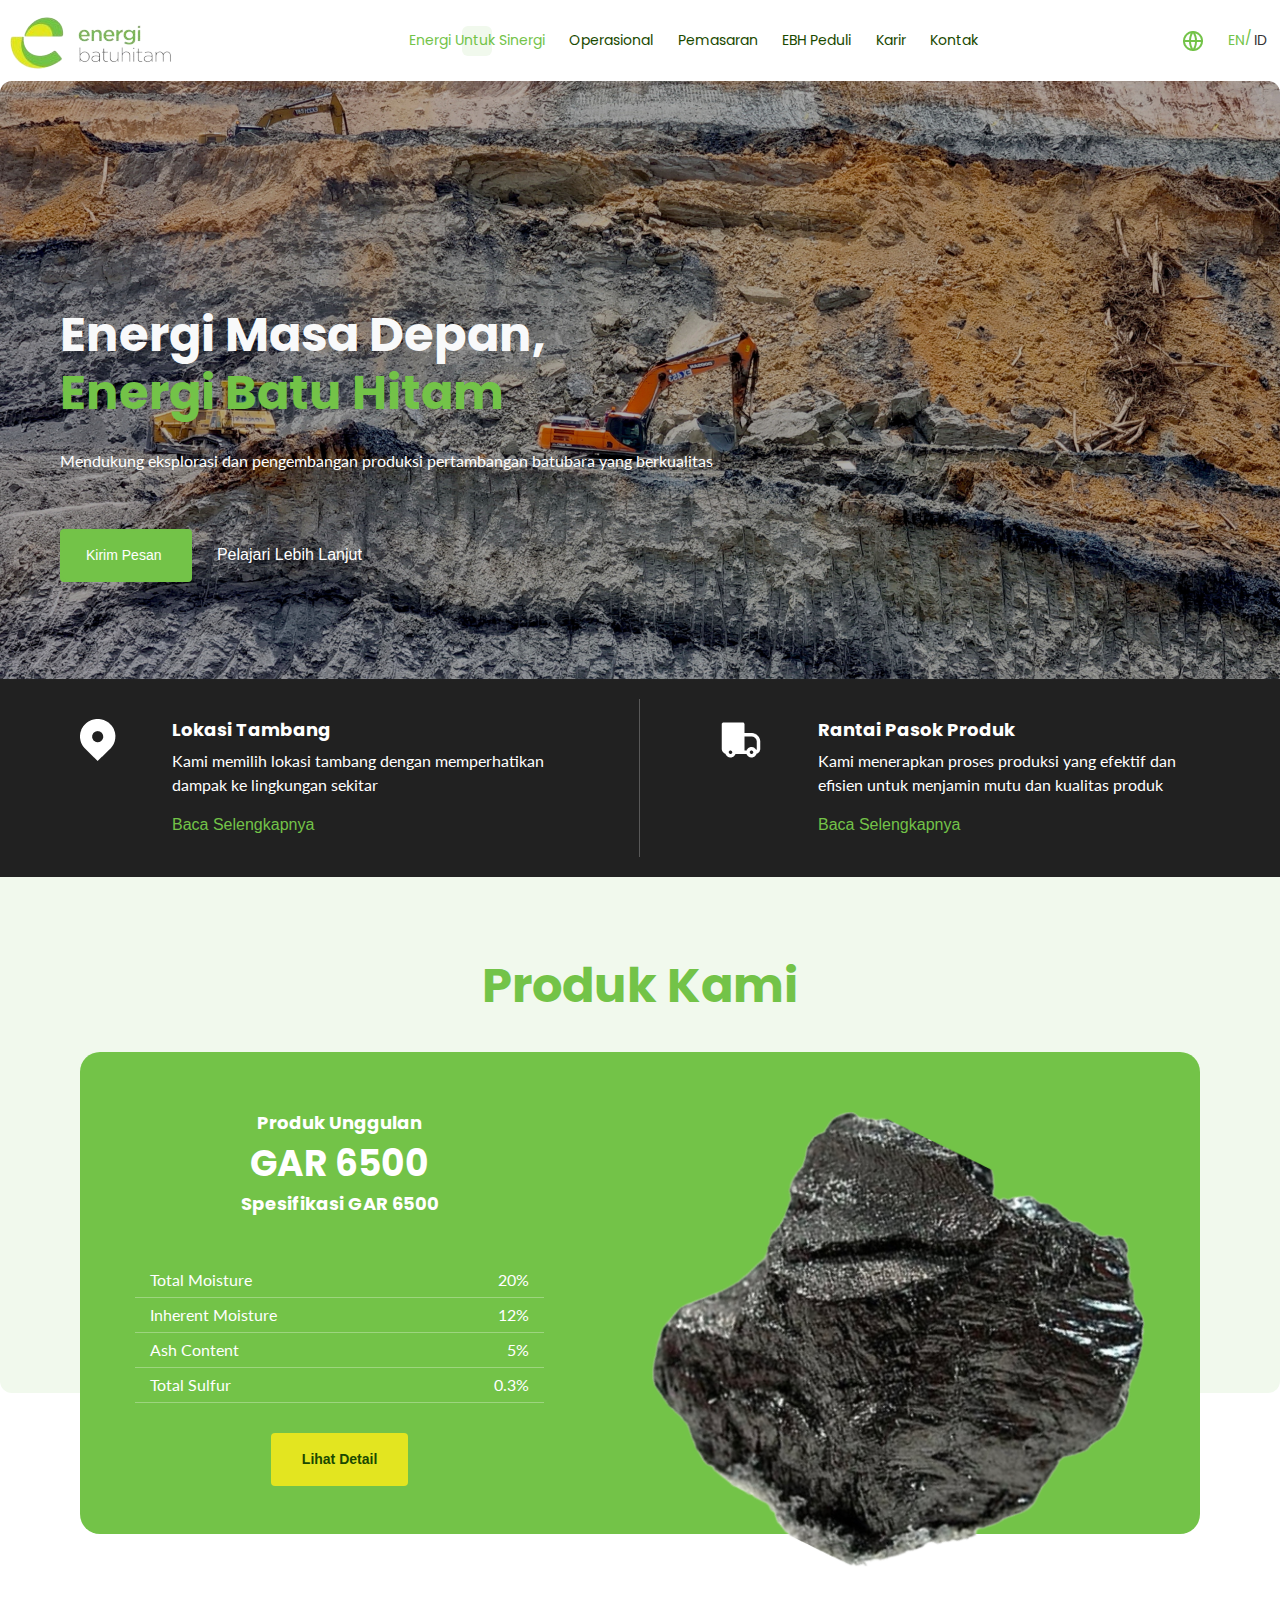
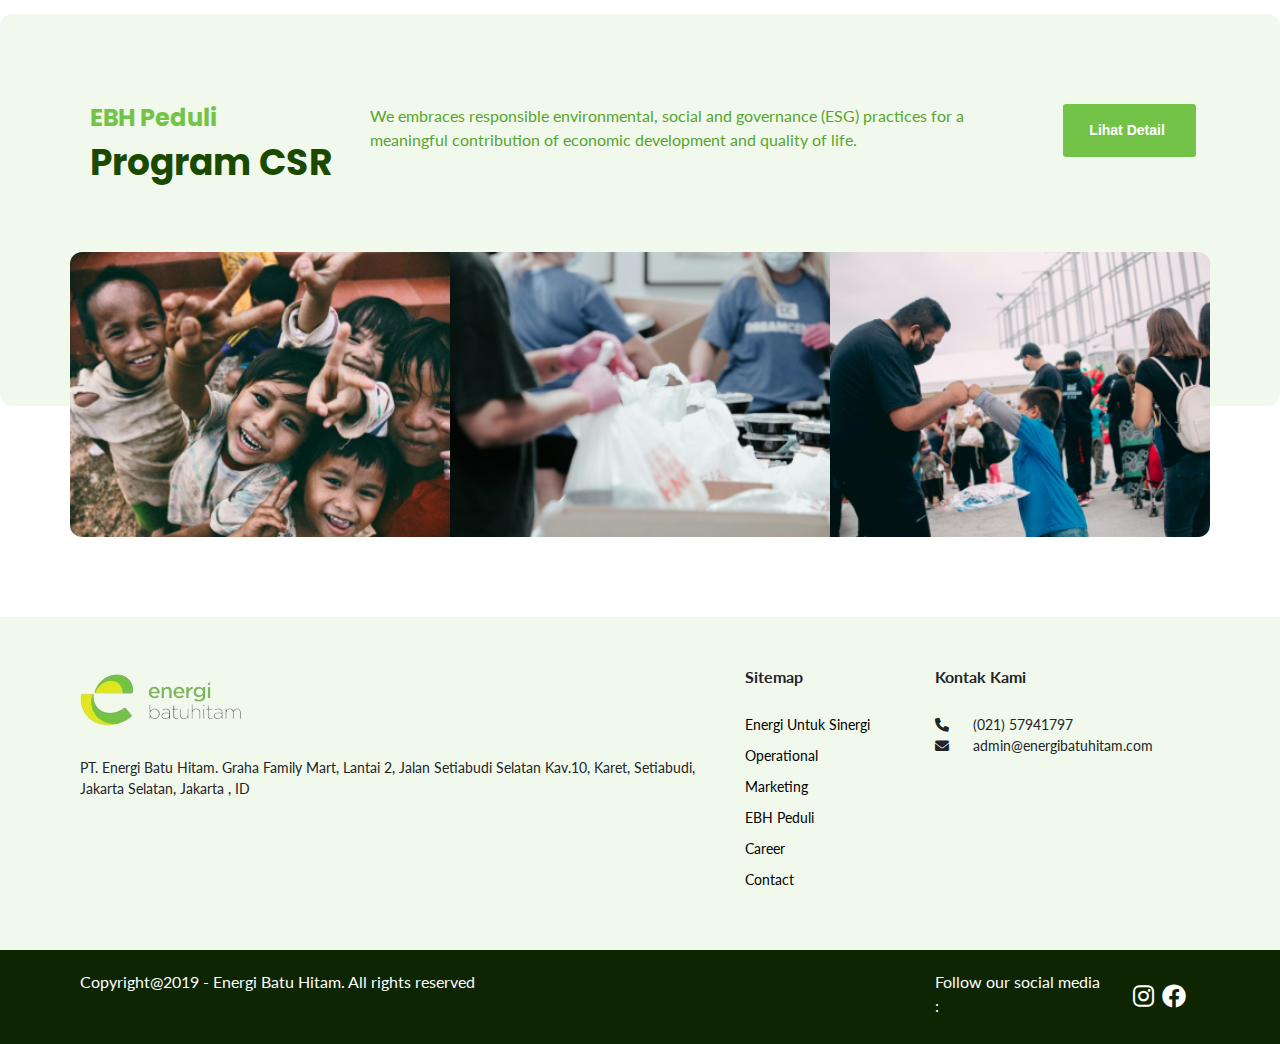
==== index.html @ 7cdb4b6c "updates" ====
<!DOCTYPE html>
<html lang="en">

<head>
    <meta charset="UTF-8">
    <meta http-equiv="X-UA-Compatible" content="IE=edge">
    <meta name="viewport" content="width=device-width, initial-scale=1.0">
    <title>EBH</title>

    <link rel="stylesheet" href="asset/css/normalize.css">
    <link rel="stylesheet" href="asset/css/bootstrap.css">
    <link rel="stylesheet" href="asset/css/fontawesome-all.css">
    <link href="https://cdnjs.cloudflare.com/ajax/libs/font-awesome/6.0.0-beta3/css/all.min.css" rel="stylesheet">
    <link rel="preconnect" href="https://fonts.googleapis.com">
    <link rel="preconnect" href="https://fonts.gstatic.com" crossorigin>
    <link href="https://fonts.googleapis.com/css2?family=Lato:wght@400;700&family=Poppins:wght@400;700&display=swap" rel="stylesheet">
    <link rel="stylesheet" href="asset/css/owl.carousel.css">
    <link rel="stylesheet" href="asset/css/main.css">

</head>

<body>
    <div class="mainsetup">
        <!-- NAVBAR START -->
        <nav>
            <div class="container wide">
                <div class="row">
                    <div class="col-md-2">
                        <a class="logo" href="#">
                            <img src="asset/images/bank/logo.png" />
                        </a>
                    </div>
                    <div class="col-md-9">
                        <ul class="ebh-menu">
                            <li class="menu-item">
                                <a class=" active" aria-current="page" href="#">Energi Untuk Sinergi</a>
                            </li>
                            <li class="menu-item">
                                <a href="#">Operasional</a>
                            </li>
                            <li class="menu-item">
                                <a href="#">Pemasaran</a>
                            </li>
                            <li class="menu-item">
                                <a href="#">EBH Peduli</a>
                            </li>
                            <li class="menu-item">
                                <a href="#">Karir</a>
                            </li>
                            <li class="menu-item">
                                <a href="#">Kontak</a>
                            </li>
                        </ul>
                    </div>
                    <div class="col-md-1">
                        <div class="lang-bt">
                            <a href="#" class="active">EN</a> 
                            <a href="#">ID</a>   
                        </div>
                    </div>
                </div>
            </div>
        </nav>
        <!-- NAVBAR END -->
        <!-- HERO START -->
        <section class="hero">
            <div class="container wide">
                <div class="row">
                    <div class="col-12">
                        <h1 class="text-light">
                            Energi Masa Depan,<br /><span>Energi Batu Hitam</span>
                        </h1>
                    </div>
                </div>
                <div class="row">
                    <div class="col-12">
                        <p class="sub-hero-text">
                            Mendukung eksplorasi dan pengembangan produksi pertambangan
                            batubara yang berkualitas
                        </p>
                    </div>
                </div>
                <div class="row btn-hero">
                    <div class="col-12">
                        <button type="button" class="btn me-3">Kirim Pesan</button>
                        <a href="#">Pelajari Lebih Lanjut</a>
                    </div>
                </div>
            </div>
        </section>
        <!-- HERO END -->
        <section class="hero-caption">
            <div class="container wide">
                <div class="row desc-sec">
                    <div class="col-6 card-1 d-flex align-items-start">
                        <img src="asset/images/bank/icons2.png" alt="Logo" class="img-fluid mr-3" />
                        <div>
                            <h3>Lokasi Tambang</h3>
                            <p>
                                Kami memilih lokasi tambang dengan memperhatikan dampak ke
                                lingkungan sekitar
                            </p>
                            <a href="#">Baca Selengkapnya</a>
                        </div>
                    </div>
                    <div class="col-6 card-2 d-flex align-items-start">
                        <img src="asset/images/bank/icons1.png" alt="Logo" class="img-fluid mr-3" />
                        <div>
                            <h3>Rantai Pasok Produk</h3>
                            <p>
                                Kami menerapkan proses produksi yang efektif dan efisien untuk menjamin mutu dan
                                kualitas produk
                            </p>
                            <a href="#">Baca Selengkapnya</a>
                        </div>
                    </div>
                </div>
            </div>
        </section>

        <!-- PRODUCT KAMI START -->
        <section class="product-home">
            <div class="container">
                <div class="row">
                    <div class="col-12">
                        <div class="section-title">
                            <h2>Produk Kami</h2>
                        </div>
                    </div>
                </div>
                <div class="row">
                    <div class="col-12">
                        <div class="product">
                            <div class="row">
                                <div class="col-5">
                                    <h3>Produk Unggulan</h3>
                                    <h2>GAR 6500</h2>
                                    <h3>Spesifikasi GAR 6500</h3>
                                    <div class="element-detail">
                                        <div class="col-12 d-flex justify-content-between">
                                            <p>Total Moisture</p>
                                            <p class="text-right">20%</p>
                                        </div>
                                        <div class="col-12 d-flex justify-content-between">
                                            <p>Inherent Moisture</p>
                                            <p class="text-right">12%</p>
                                        </div>
                                        <div class="col-12 d-flex justify-content-between">
                                            <p>Ash Content</p>
                                            <p class="text-right">5%</p>
                                        </div>
                                        <div class="col-12 d-flex justify-content-between">
                                            <p>Total Sulfur</p>
                                            <p class="text-right">0.3%</p>
                                        </div>
                                    </div>
                                    <div class="col-12 d-flex justify-content-center">
                                        <button type="button" class="btn me-3">Lihat Detail</button>
                                    </div>
                                </div>
                                <div class="col-1">
                                    <div class="spacer"></div>
                                </div>
                                <div class="col-6">
                                    <img src="asset/images/bank/asset1.png" alt="Logo" class="img-fluid mr-3" />
                                </div>
                            </div>
                        </div>
                    </div>
                </div>
            </div>
        </section>
        <!-- PRODUCT KAMI END -->

        <!-- EBH PEDULI START -->
        <section class="ebh-care">
            <div class="container">
                <div class="row">
                    <div class="col-12 d-flex justify-content-start">
                        <div class="col-3">
                            <div class="section-title">
                                <h4>EBH Peduli</h4>
                                <h3>Program CSR</h2>
                            </div>
                        </div>
                        <div class="col-7">
                            <p>We embraces responsible environmental, social and governance (ESG) practices for a
                                meaningful
                                contribution of
                                economic
                                development and quality of life.</p>
                        </div>
                        <div class="col-2"><button type="button" class="btn me-3 btn-sm">Lihat Detail</button></div>
                    </div>
                </div>
                <div class="row ebh-card-group">
                    <div class="col-4">
                        <div class="ebh-care-card">
                            <figure class="ratio ratio-75">
                                <img src="asset/images/bank/banner4.png" alt="Logo" class="img-fluid">
                            </figure>
                            <div class="overlay">
                                <h3>
                                    <a href="#">Bantuan Korban Kebakaran Kampung Muhur</a>
                                </h3>
                            </div>
                        </div>
                    </div>
                    <div class="col-4">
                        <div class="ebh-care-card">
                            <figure class="ratio ratio-75">
                                <img src="asset/images/bank/banner3.png" alt="Logo" class="img-fluid">
                            </figure>
                            <div class="overlay">
                                <h3>
                                    <a href="#">Bantuan Korban Kebakaran Kampung Muhur</a>
                                </h3>
                            </div>
                        </div>
                    </div>
                    <div class="col-4">
                        <div class="ebh-care-card">
                            <figure class="ratio ratio-75">
                                <img src="asset/images/bank/banner2.png" alt="Logo" class="img-fluid">
                            </figure>
                            <div class="overlay">
                                <h3>
                                    <a href="#">Bantuan Korban Kebakaran Kampung Muhur</a>
                                </h3>
                            </div>
                        </div>
                    </div>
                </div>
            </div>
        </section>
    </div>
    <!-- EBH PEDULI END -->

    <!-- FOOTER START-->
    <div class="footer-section">
        <div class="container">
            <div class="row d-flex justify-content-between">
                <div class="col-md-7 footer-sec1">
                    <img src="asset/images/bank/logo.png" alt="Logo" class="img-fluid" />
                    <p>PT. Energi Batu Hitam. Graha Family Mart, Lantai 2, Jalan Setiabudi Selatan Kav.10, Karet, Setiabudi,
                        Jakarta Selatan,
                        Jakarta , ID</p>
                </div>
                <div class="col-md-2 footer-sec2">
                    <div class="foot-title">
                        <h4>Sitemap</h4>
                    </div>
                    <div class="sitemap">
                        <a href="#">Energi Untuk Sinergi</a>
                        <a href="#">Operational</a>
                        <a href="#">Marketing</a>
                        <a href="#">EBH Peduli</a>
                        <a href="#">Career</a>
                        <a href="#">Contact</a>
                    </div>
                </div>
                <div class="col-md-3 footer-sec3">
                    <div class="foot-title">
                        <h4>Kontak Kami</h4>
                    </div>
                    <p><i class="fa-solid fa-phone"></i> (021) 57941797</p>
                    <p><i class="fa-solid fa-envelope"></i> admin@energibatuhitam.com</p>
                </div>
            </div>
        </div>
    </div>
    <div class="footer-copyright">
        <div class="container">
            <div class="row d-flex justify-content-between bg-grey">
                <div class="col-9">
                    <p>Copyright@2019 - Energi Batu Hitam. All rights reserved</p>
                </div>
                <div class="col-2 d-flex align-items-end">
                    <p>Follow our social media :</p>
                </div>
                <div class="col-1 d-flex align-items-center">
                    <!-- <p>Follow our social media :</p> -->
                    <a href="https://www.instagram.com" class="ml-2" target="_blank">
                        <i class="fab fa-instagram"></i>
                    </a>
                    <a href="https://www.facebook.com" class="ml-2" target="_blank">
                        <i class="fab fa-facebook"></i>
                    </a>
                    <a href="https://twitter.com" class="ml-2" target="_blank">
                        <i class="fa-brands fa-x-twitter"></i>
                    </a>
                </div>
            </div>
        </div>
    </div>
    <!-- FOOTER END-->
    </div>

    <script src="asset/js/jquery-1.11.0.min.js"></script>
    <script src="asset/js/owl.carousel.min.js"></script>
</body>

</html>
---- asset/css/main.css ----
/*
.lato-regular {
  font-family: "Lato", sans-serif;
  font-weight: 400;
  font-style: normal;
}

.lato-bold {
  font-family: "Lato", sans-serif;
  font-weight: 700;
  font-style: normal;
}

.poppins-regular {
  font-family: "Poppins", sans-serif;
  font-weight: 400;
  font-style: normal;
}

.poppins-bold {
  font-family: "Poppins", sans-serif;
  font-weight: 700;
  font-style: normal;
}
*/

:root{
    --green: #73C348;
    --lightgreen: #F1F9ED;
    --darkgreen: #57A52D;
    --darkestgreen: #1A4900;
    --yellow: #E3E520;
}

.mainsetup{
    overflow-x: hidden;
}

.master,
header,
section,
footer,
figure,
h1,h2,h3,h4,h5,h6{
    width: 100%;
    float: left;
    position: relative;
}
h1,h2,h3,h4,h5,h6{
    font-family: "Poppins", sans-serif;
    font-weight: 700;
    font-style: normal;
}

h3{
    font-size: 18px;
    font-weight: 700;
}
h2{
    font-size: 36px;
    font-weight: 700;
}
p,li{
    width: 100%;
    float: left;
    font-size: 16px;
    font-weight: 400;
    font-family: "Lato", sans-serif;
    font-weight: 400;
    font-style: normal;
}
a:hover{
    text-decoration: none;
}
ul{
    list-style: none;
    padding-left: 0;
}
li{
    font-family: "Lato", sans-serif;
    font-weight: 400;
    font-style: normal;
}

section{
    padding: 80px 0;
}

figure{
    margin-bottom: 0;
}
figure img{
    width: 100%;
}

@media only screen and (min-width: 1200px){
    .container.wide{
        max-width: 1280px;
    }
}

.ratio{
    width: 100%;
    height: 0;
    position: relative;
}
.ratio-16{
    padding-top: 56.25%;
}
.ratio-1{
    padding-top: 100%;
}
.ratio-75{
    padding-top: 75%;
}
.ratio-135{
    padding-top: 135%;
}
.ratio img,
.ratio iframe{
    position: absolute;
    top: 0;
    left: 0;
    width: 100%;
    height: 100%;
    object-fit: cover;
}

.btn{
    min-width: 120px;
    padding: 15px 30px;
    font-size: 14px;
}
.btn-primary{
    background: #026B33;
    color: #fff;
    border: none;
}
.btn-secondary{
    background: none;
    border: 2px solid #026B33;
    color: #026B33;
}
.navbar{
    width: 100%;
    float: left;
}
.navbar-nav ul {
    text-align: center;
}
.navbar-nav li {
    display: block;
    float: left;
}
.navbar .container-fluid{
    padding: 0;
    margin-bottom: 7px;
}
.navbar-collapse{
    padding-left: 80px;
}
.navbar-nav li a{
    font-weight: 400;
    color: #000000;
}
section.hero{
    padding: 0;
}
section.hero-caption{
    padding: 0;
}
.hero .container    {
    padding-top: 225px;
    height: 598px;
    background-image: url(../images/bank/banner1.png);
    background-repeat: no-repeat;
}
.hero .row{
    padding-left: 50px;
}
.hero h1{
   font-weight: 700;
   font-size: 48px; 
}
.hero h1 span{
   color: #73C348;
}
.hero .sub-hero-text{ 
    padding-top: 20px;
    color: #fff;
}
.hero .btn-hero{
    padding-top: 40px;
}
.hero button{
    background-color: #73C348;
    color: #fff;
    padding-left: 25px;
    padding-right: 30px;
    
}
.hero button:hover{
    background-color: #2c6e09;
    color: #fff;
    transition: 0.7s;
}
.hero a{
    color: #fff;
    text-decoration: none;
    margin-left: 20px;
}
.hero a:hover{
    color: #73C348;
    text-decoration: none;
    transition: 0.7s;
}
.lato-regular {
  font-family: "Lato", sans-serif;
  font-weight: 400;
  font-style: light;
}
.hero p{
    font-size: 16px;
}
.hero-caption .card-1{
    border-right: 1px solid rgba(255,255,255,0.25);
    margin-top: 20px;
    margin-bottom: 20px;
}
.hero-caption .card-2{
    margin-top: 20px;
    margin-bottom: 20px;
}
.hero-caption .desc-sec{
    background-color: #212121;
    padding-left: 0;
    padding-top: 0;
}
.hero-caption .desc-sec .col-6{
    padding: 20px;
    padding-left: 80px;
    padding-right: 80px;
}
.hero-caption .desc-sec .col-6 h3{
    color: #fff;
    font-size: 18px;
    font-weight: 700;
}
.hero-caption .desc-sec .col-6 p{
    color: #fff;
}
.hero-caption .desc-sec .col-6 a{
    color: #73C348;
}
.hero-caption .desc-sec .col-6 img{
    padding-right: 40px;
}
.btn-hero button{
    background-image: url(../images/bank/btn-asset.png);
}
.product-home{
    padding-top: 80px;
    padding-bottom: 80px;
}
.product-home::before{
    content: "";
    width: 100%;
    max-width: 1280px;
    height: 70%;
    position: absolute;
    top: 0;
    left: 50%;
    transform: translateX(-50%);
    -moz-transform: translateX(-50%);
    -webkit-transform: translateX(-50%);
    background-color: var(--lightgreen);
    border-radius: 0 0 12px 12px;
    -moz-border-radius: 0 0 12px 12px;
    -webkit-border-radius: 0 0 12px 12px;
}
.product-home h1{
   font-weight: 700;
   font-size: 48px; 
   color: #73C348;
   text-align: center;
   margin-bottom: 40px;
}
.product-home .row .product{
    padding: 60px;
    border-radius: 20px;
    background-color: #73C348;
    height: 482px;
}
.product-home .row button{
    justify-content: center;
    background-color: #E3E520;
    color: #1A4900;
    margin-top: 30px;
    font-weight: 700;
}
.product-home h3,h2{
    color: #fff;
    text-align: center;
}
.product-home .element-detail{
    margin-top: 40px;
    width: 100%;
    float: left;
}
.product-home .element-detail p{
    color: #fff;
}
.product-home .element-detail .col-12{
    border-bottom: 1px solid rgba(255,255,255,0.3);
}
.product-home .element-detail .col-12 p{
    padding: 0;
    margin: 5px;
}
.product-home .col-8 img{
    position: absolute;
    margin-top: -10px;
    width: 200%;
    z-index: 0;
}
.ebh-care::before{
    content: "";
    width: 100%;
    max-width: 1280px;
    height: 65%;
    position: absolute;
    top: 0;
    left: 50%;
    transform: translateX(-50%);
    -moz-transform: translateX(-50%);
    -webkit-transform: translateX(-50%);
    background: var(--lightgreen);
    border-radius: 12px;
    -moz-border-radius: 12px;
    -webkit-border-radius: 12px;
}
.ebh-care p{
    color: var(--darkgreen);
}
.ebh-care button{
    background-color: #73C348;
    color: #fff;
    padding-left: 25px;
    padding-right: 30px;
    font-weight: 700;
}
.ebh-care button:hover{
    background-color: #2c6e09;
    color: #fff;
    transition: 0.7s;
    font-weight: 700;
}
.ebh-care .col-12{
    margin-top: 10px;
    margin-bottom: 30px;
}
.ebh-care .col-2{
    margin-left: 40px;
}
.care-card{
    margin-top: 50px;
}
.ebh-care .col-4{
    width: 32%;
}
.ebh-care .card-1, .card-2, .card-3{
    padding: 0;
    height: 100%;
}

.ebh-care .card {
    position: relative;
    overflow: hidden;
}

.ebh-care .card .img-fluid {
    width: 100%;
    height: auto;
    display: block;
    transition: transform 0.3s ease;
}

.ebh-care .card .overlay {
    position: absolute;
    top: 0;
    left: 0;
    width: 100%;
    height: 100%;
    background-color: rgba(0, 128, 0, 0.5); /* Warna hijau transparan */
    display: flex;
    justify-content: center;
    align-items: center;
    opacity: 0;
    transition: opacity 0.3s ease;
}

.ebh-care .card:hover .img-fluid {
    transform: scale(1.1);
}

.ebh-care .card:hover .overlay {
    opacity: 1;
}

.ebh-care .overlay-text {
    color: white;
    font-size: 24px;
    font-weight: bold;
    text-align: center;
}

.footer-section{
    background-color: var(--lightgreen);
    padding: 50px 0;
    width: 100%;
    float: left;
}
.footer-section .row .footer-sec1 p{
    margin-top: 30px;
    font-size: 14px;
    font-weight: 400;
    font-family: "Lato", sans-serif;
}
.foot-title{
    width: 100%;
    float: left;
    margin-bottom: 20px;
}
.footer-section .sitemap a{
    text-decoration: none;
    font-size: 14px;
    font-weight: 400;
    font-family: "Lato", sans-serif;
    color: #000000;
    margin-bottom: 10px;
    width: 100%;
    float: left;
}
.footer-section h4{
    font-size: 16px;
    font-weight: 700;
    font-family: "Lato", sans-serif;
}
.footer-section .footer-sec3 p{
    font-size: 14px;
    font-weight: 400;
    font-family: "Lato", sans-serif;
    margin-bottom: 0;
}
.footer-copyright{
    padding: 10px;
    background-color: #0D2500;
    width: 100%;
    float: left;
}
.footer-copyright p{
    padding-top: 10px;
    color: #fff;
}
.footer-copyright .col-4 p{
    color: #fff;
    text-align: end;
    padding-top: 10px;
}
.footer-copyright a {
    color: #fff;
    font-size: 24px;
    text-decoration: none;
}

.footer-copyright a:hover {
    color: #E3E520;
}
.fa-solid, .fas{
    margin-right: 20px;
}

.section-title{
    width: 100%;
    float: left;
    margin-bottom: 30px;
}
.section-title h2{
   font-weight: 700;
   font-size: 48px; 
   color: var(--green);
}
.section-title h3{
    font-weight: 700;
    font-size: 36px; 
    color: var(--darkestgreen);
 }
 .section-title h4{
    font-weight: 700;
    font-size: 24px; 
    color: var(--green);
 }
 .section-title p{
    font-size: 16px;
    color: var(--darkestgreen);
 }
 .ebh-card-group .col-4{
    padding-left: 0;
    padding-right: 0;
 }
 .ebh-care-card{
    position: relative;
    overflow: hidden;
    width: 100%;
 }
 .ebh-card-group .col-4:first-child .ebh-care-card{
    border-radius: 12px 0 0 12px;
    -moz-border-radius: 12px 0 0 12px;
    -webkit-border-radius: 12px 0 0 12px;
 }
 .ebh-card-group .col-4:last-child .ebh-care-card{
    border-radius: 0 12px 12px 0;
    -moz-border-radius: 0 12px 12px 0;
    -webkit-border-radius: 0 12px 12px 0;
 }
 .ebh-care-card .overlay{
    position: absolute;
    z-index: 2;
    background: rgba(115,195,72,0.7);
    width: 100%;
    height: 100%;
    transition: all ease-out 0.3s;
    -moz-transition: all ease-out 0.3s;
    -webkit-transition: all ease-out 0.3s;
    opacity: 0;
 }
 .ebh-care-card:hover .overlay{
    opacity: 1;
 }
 .ebh-care-card .overlay h3{
    width: 100%;
    padding: 40px;
    text-align: center;
    position: absolute;
    top: 50%;
    left: 50%;
    transform: translate(-50%,-50%);
    -moz-transform: translate(-50%,-50%);
    -webkit-transform: translate(-50%,-50%);
    margin-bottom: 0;
 }
 .ebh-care-card .overlay h3 a{
    display: inline-block;
    color: #fff;
    font-size: 24px;
    font-weight: 700;
    font-family: "Poppins", sans-serif;
 }
 .ebh-care-card .overlay h3 a:hover{
    text-decoration: none;
 }
 .hero-about .container    {
    padding-top: 150px;
    width: 100%;
    height:360px;
    background-image: url(../images/bank/banner5.png);
    background-repeat: no-repeat;
}
 .hero-about .row{
    padding-left: 50px;
}
 .hero-about h1{
   font-weight: 700;
   font-size: 48px; 
}
 .hero-about h1 span{
   color: #73C348;
}
 .hero-about .sub-hero-text{ 
    padding-top: 20px;
    color: #fff;
}
.visimisi{
    padding-bottom: 0;
}
.visimisi::before{
    width: 100%;
    max-width: 1280px;
    height: 130%;
    content: "";
    background: var(--lightgreen);
    border-radius: 12px;
    -moz-border-radius: 12px;
    -webkit-border-radius: 12px;
    position: absolute;
    top: 47%;
    left: 50%;
    transform: translateX(-50%);
    -moz-transform: translateX(-50%);
    -webkit-transform: translateX(-50%);
}
.visimisi .section-title{
    margin-bottom: 20px;
}
.article{
    width: 100%;
    float: left;
    margin-bottom: 30px;
}
.article p,
.article li,
.visimisi li{
    color: var(--darkestgreen);
}
.article ul{
    padding-left: 30px;
    list-style: circle;
}
.visimisi .section-title ul li{
    padding-left: 100px;
}
.article .article-title{
    font-size: 24px;
    color: var(--darkestgreen);
    opacity: 0.8;
}
.article .meta-info{
    width: 100%;
    float: left;
    margin-bottom: 20px;
}
.article .meta-info div{
    color: var(--darkestgreen);
    opacity: 0.7;
}
.article p{
    line-height: 200%;
}

.section-text-card{
    width: 100%;
    float: left;
    padding: 20px;
    height: 400px;
    position: relative;
    background: var(--green);
}
.corevalue .row .col-one-fifth:first-child .section-text-card{
    border-radius: 12px 0 0 12px;
    -moz-border-radius: 12px 0 0 12px;
    -webkit-border-radius: 12px 0 0 12px;
}
.corevalue .row .col-one-fifth:last-child .section-text-card{
    border-radius: 0 12px 12px 0;
    -moz-border-radius: 0 12px 12px 0;
    -webkit-border-radius: 0 12px 12px 0;
}
.corevalue .row .col-one-fifth:nth-child(even) .section-text-card{
    background: var(--darkgreen);
}
.corevalue .section-title h3{
    text-align: center;
}
.section-text-card h1{
    color: #fff;
    font-size: 96px;
}
.section-text-card .bottom-text{
    width: 100%;
    position: absolute;
    left: 0;
    top: 70%;
    padding: 20px;
}
.section-text-card h4{
    color: #fff;
    font-size: 16px;
}
.section-text-card p{
    color: #fff;
    font-size: 14px;
}

.principle{
    padding-bottom: 0;
}
.principle .section-title h3{
    text-align: center;
}
.principle .section-title h2 button{
    font-weight: 700;
    font-size: 14px; 
    color: var(--darkestgreen);
}
.principle .section-title p{
    text-align: justify;
    padding-top: 20px;
    padding-left: 30px;
    padding-right: 30px;
}
.operational{
    padding: 0;
}
.operational .section-title h3{
    text-align: center;
}
.operational .operational-loc{
    padding-top: 20px;
    padding-bottom: 20px;
}
.rantaipasok h3{
    text-align: center;
}
.k3-card-group .col-4{
    padding-left: 0;
    padding-right: 0;
 }
 .k3-card{
    position: relative;
    overflow: hidden;
    width: 100%;
 }
 .k3-card-group .col-4:first-child .k3-care-card{
    border-radius: 12px 0 0 12px;
    -moz-border-radius: 12px 0 0 12px;
    -webkit-border-radius: 12px 0 0 12px;
 }
 .k3-card-group .col-4:last-child .k3-care-card{
    border-radius: 0 12px 12px 0;
    -moz-border-radius: 0 12px 12px 0;
    -webkit-border-radius: 0 12px 12px 0;
 }
 .k3-card .overlay{
    position: absolute;
    z-index: 2;
    background: rgba(115,195,72,0.7);
    width: 100%;
    height: 100%;
    transition: all ease-out 0.3s;
    -moz-transition: all ease-out 0.3s;
    -webkit-transition: all ease-out 0.3s;
    opacity: 0;
 }
 .k3-card:hover .overlay{
    opacity: 1;
 }
 .k3-card .overlay h3{
    width: 100%;
    padding: 40px;
    text-align: center;
    position: absolute;
    top: 50%;
    left: 50%;
    transform: translate(-50%,-50%);
    -moz-transform: translate(-50%,-50%);
    -webkit-transform: translate(-50%,-50%);
    margin-bottom: 0;
 }
 .k3-card .overlay h3 a{
    display: inline-block;
    color: #fff;
    font-size: 24px;
    font-weight: 700;
    font-family: "Poppins", sans-serif;
 }
 .k3-card .overlay h3 a:hover{
    text-decoration: none;
 }
 .k3 h3{
    text-align: center ;
 }
 .k3-detail .section-title h3{
    padding-top: 50px;
    text-align: center;
    padding-bottom: 30px;
 }
 .k3-detail .section-title p{
    padding-left: 150px;
    padding-right: 150px;
    text-align: justify;
 }
.environtment .section-title h3{
    text-align: center;
 }
.env-group .section-title p{
    text-align: justify;
}
.card-lingkungan{
    padding-top: 80px;
}
.card-lingkungan img{
    width: 100%;
}
.card-lingkungan .section-title p{
    text-align: center;
    padding-top: 10px ;
}
.ebhpeduli .section-title h3{
    padding-top: 50px;
    text-align: center;
    padding-bottom: 30px;
 }
 .ebhpeduli .section-title p{
    padding-left: 150px;
    padding-right: 150px;
    text-align: justify;
 }
 .galeri::before{
    content: "";
    width: 100%;
    max-width: 1280px;
    height: 262px;
    background: var(--lightgreen);
    border-radius: 12px;
    -moz-border-radius: 12px;
    -webkit-border-radius: 12px;
    position: absolute;
    top: 0;
    left: 50%;
    transform: translateX(-50%);
    -moz-transform: translateX(-50%);
    -webkit-transform: translateX(-50%);
 }
 .galeri .section-title h3{
    text-align: center;
 }
.card-galeri{
    padding-top: 10px;
}
.card-galeri img{
    width: 100%;
}
.card-galeri .section-title p{
    text-align: center;
    padding-top: 10px ;
}
.galeri-careDetail{
    padding-top: 0;
}
 .galeri-careDetail .section-title h3{
    text-align:start;
 }
.galeri-careDetail .card-galeri{
    padding-top: 10px;
}
.galeri-careDetail .card-galeri img{
    width: 100%;
}
.galeri-careDetail .card-galeri .section-title p{
    text-align: center;
    padding-top: 10px ;
}
.care-detail .care-group .section-title p{
    text-align: justify;
}
.contact{
    padding-bottom: 0;
}
.contact .form-contact input{
    margin-top: 20px;
    height: 56px;
    border: none;
    background: var(--lightgreen);
    border-bottom: 1px solid var(--green);
    border-radius: 0;
    font-size: 14px;
}
.contact .form-contact button{
    margin-top: 20px;
    background-color: var(--green);
    color: #fff;
}
.contact .company-info{
    width: 100%;
    float: left;
    background: url(../images/company-info-bg.jpg) no-repeat center;
    background-size: cover;
    padding: 40px;
    border-radius: 20px;
    margin-bottom: 60px;
    min-height: 400px;
}
.company-info::before{
    content: "";
    width: 100%;
    height: 470px;
    background: var(--lightgreen);
    position: absolute;
    bottom: 60px;
    left: -60%;
    z-index: -1;
    border-radius: 0 12px 0 0;
    -moz-border-radius: 0 12px 0 0;
    -webkit-border-radius: 0 12px 0 0;
}
.company-info .section-title h3{
    color: #fff;
}
.company-info .article{
    margin-bottom: 0;
}
.company-info .article p{
    color: rgba(255,255,255,0.8);
}
.map{
    position: relative;
}
.map::before{
    content: "";
    width: 100vw;
    height: 50%;
    background: var(--lightgreen);
    position: absolute;
    z-index: -1;
    bottom: 0;
    left: 50%;
    transform: translateX(-50%);
    -moz-transform: translateX(-50%);
    -webkit-transform: translateX(-50%);
}

nav{
    padding: 10px 0;
}
.ebh-menu{
    width: 100%;
    float: left;
    text-align: center;
    margin-bottom: 0;
}
.ebh-menu li{
    display: inline-block;
    width: auto;
    float: none;
}
.ebh-menu li a{
    display: block;
    padding: 20px 10px;
    color: var(--darkestgreen);
    position: relative;
    font-family: "Poppins", sans-serif;
    font-size: 14px;
    z-index: 2;
}
.ebh-menu li a::before{
    content: "";
    width: 30px;
    height: 30px;
    border-radius: 6px;
    -moz-border-radius: 6px;
    -webkit-border-radius: 6px;
    background: var(--lightgreen);
    position: absolute;
    top: 50%;
    left: 50%;
    transform: translate(-50%,-50%);
    -moz-transform: translate(-50%,-50%);
    -webkit-transform: translate(-50%,-50%);
    z-index: -1;
    opacity: 0;
    transition: all ease-out 0.3s;
    -moz-transition: all ease-out 0.3s;
    -webkit-transition: all ease-out 0.3s;
}
.ebh-menu li a.active{
    color: var(--green);
}
.ebh-menu li a.active::before{
    opacity: 1;
}
.lang-bt{
    width: 100%;
    float: left;
    text-align: right;
    position: relative;
    padding-left: 24px;
    background: url(../images/bank/icons3.png) no-repeat center left;
}
.lang-bt a{
    display: inline-block;
    width: auto;
    padding: 20px 3px;
    float: none;
    color: #333;
    position: relative;
    font-size: 14px;
    font-family: "Poppins", sans-serif;
}
.lang-bt a:first-child::before{
    content: "/";
    position: absolute;
    top: 18px;
    right: -5px;
}
.lang-bt a.active{
    color: var(--green);
}

.col-one-fifth{
    display: block;
    flex-grow: 0;
    flex-shrink: 0;
    flex-basis: 20%;
    max-width: 20%;
}

.gallery-card{
    width: 100%;
    float: left;
    margin-bottom: 30px;
}
.gallery-card figure{
    border-radius: 6px;
    -moz-border-radius: 6px;
    -webkit-border-radius: 6px;
    margin-bottom: 10px;
}
.gallery-card h3{
    text-align: center;
    opacity: 0.8;
    font-weight: 400;
}
.gallery-card h3 a{
    color: var(--darkestgreen);
    text-decoration: none;
}
.care-detail .main-img::before{
    content: "";
    width: 100%;
    height: 105%;
    background: var(--lightgreen);
    position: absolute;
    bottom: 60px;
    left: -60%;
    z-index: -1;
    border-radius: 0 12px 0 0;
    -moz-border-radius: 0 12px 0 0;
    -webkit-border-radius: 0 12px 0 0;
}
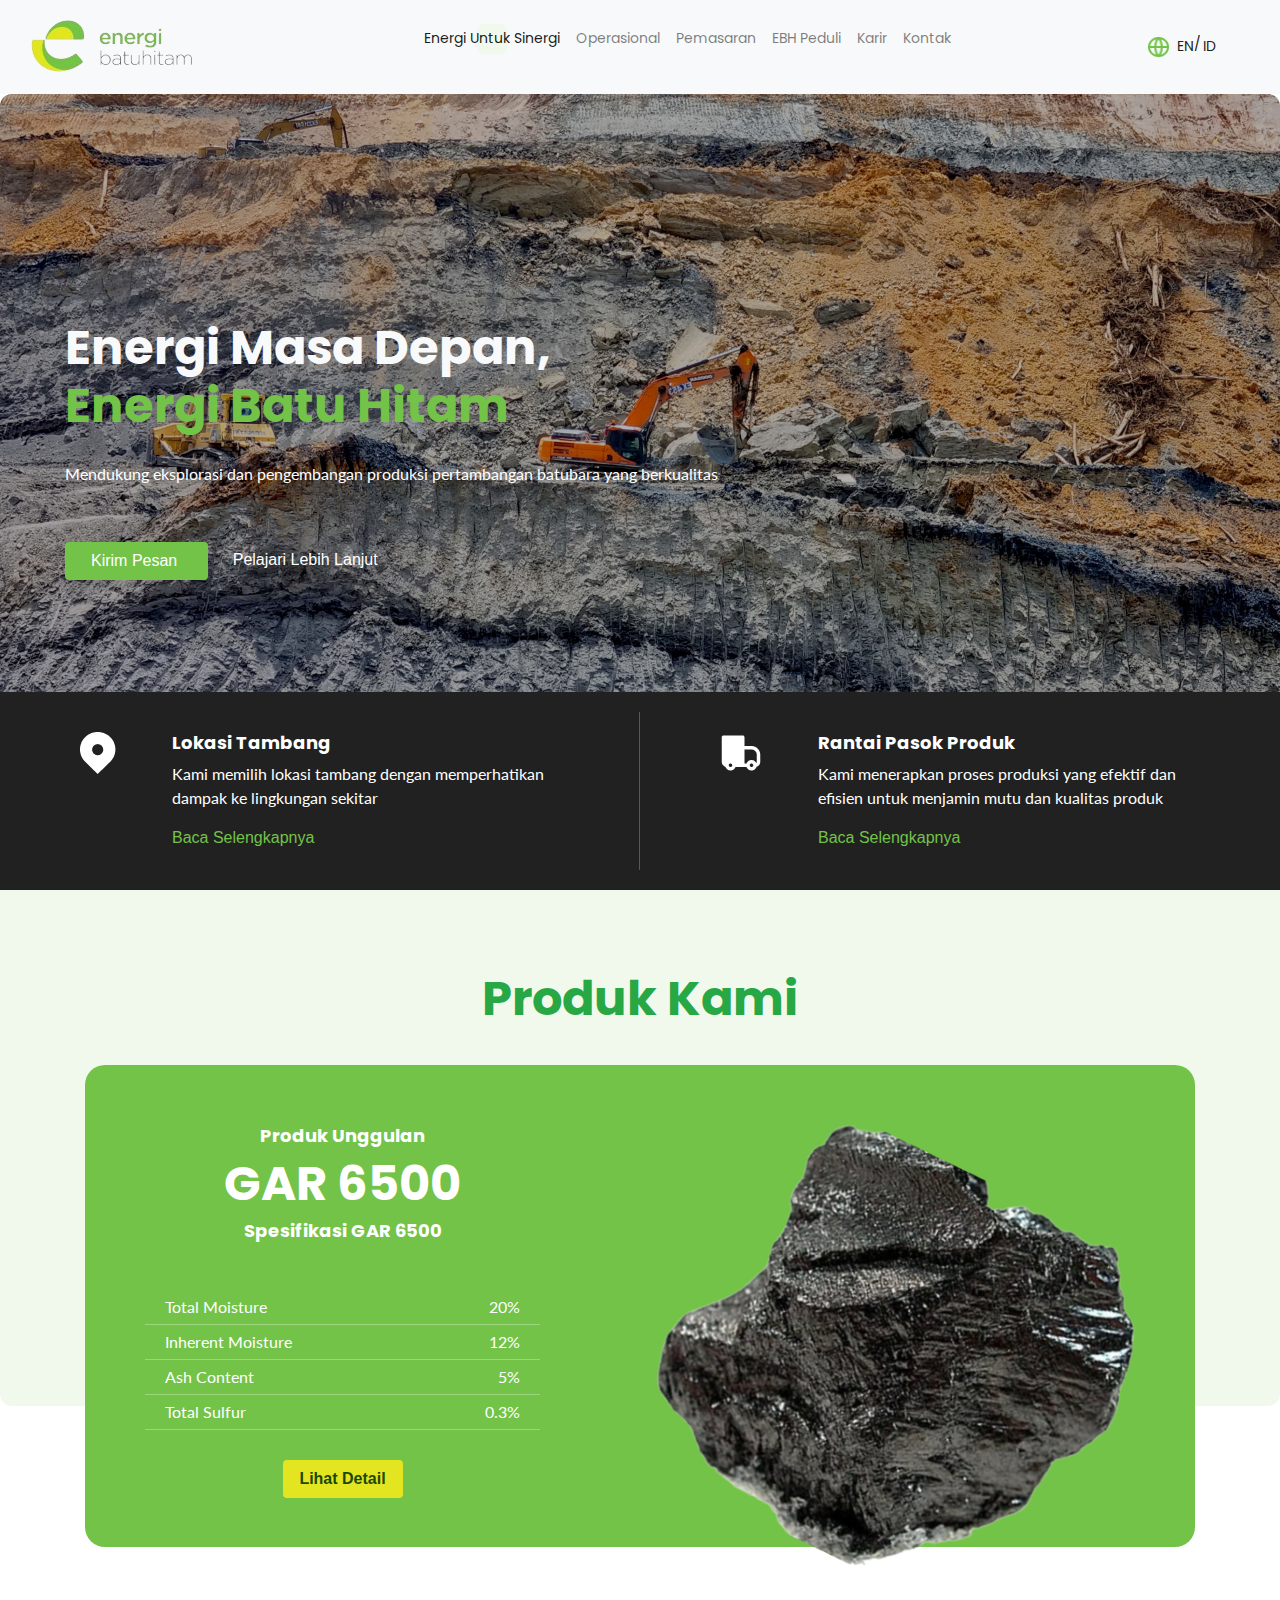
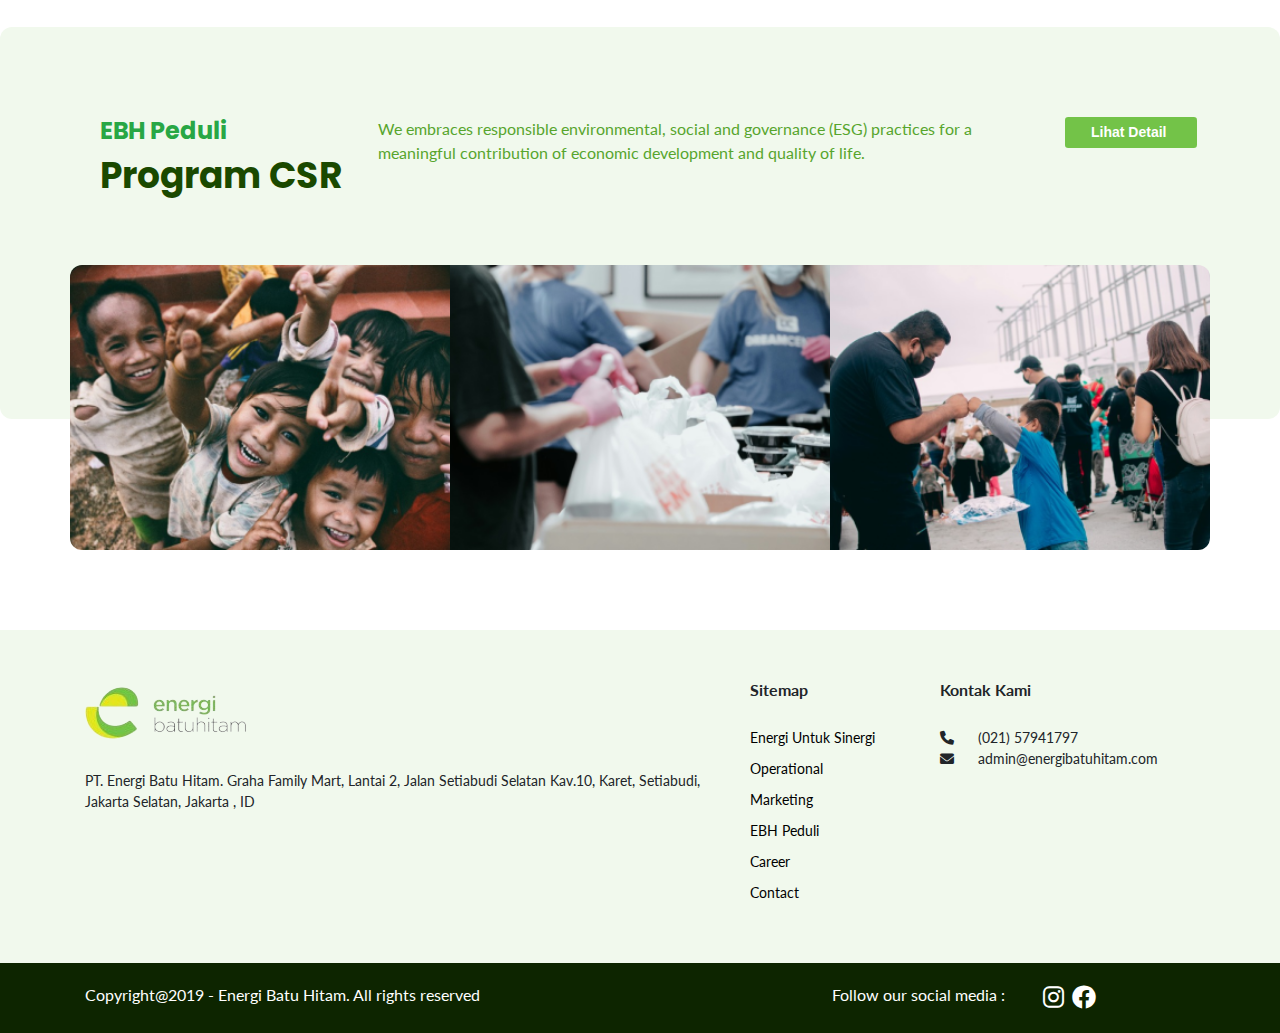
==== commit 03290e61: "new update" ====
--- a/index.html
+++ b/index.html
@@ -13,49 +13,59 @@
     <link href="https://cdnjs.cloudflare.com/ajax/libs/font-awesome/6.0.0-beta3/css/all.min.css" rel="stylesheet">
     <link rel="preconnect" href="https://fonts.googleapis.com">
     <link rel="preconnect" href="https://fonts.gstatic.com" crossorigin>
-    <link href="https://fonts.googleapis.com/css2?family=Lato:wght@400;700&family=Poppins:wght@400;700&display=swap" rel="stylesheet">
+    <link href="https://fonts.googleapis.com/css2?family=Lato:wght@400;700&family=Poppins:wght@400;700&display=swap"
+        rel="stylesheet">
     <link rel="stylesheet" href="asset/css/owl.carousel.css">
     <link rel="stylesheet" href="asset/css/main.css">
-
+    <link href="https://stackpath.bootstrapcdn.com/bootstrap/4.5.2/css/bootstrap.min.css" rel="stylesheet">
 </head>
 
 <body>
     <div class="mainsetup">
         <!-- NAVBAR START -->
-        <nav>
+        <nav class="navbar navbar-expand-lg navbar-light bg-light">
             <div class="container wide">
-                <div class="row">
-                    <div class="col-md-2">
-                        <a class="logo" href="#">
-                            <img src="asset/images/bank/logo.png" />
+                <div class="row w-100">
+                    <div class="col-md-2 col-10 order-md-first">
+                        <a class="navbar-brand logo" href="#">
+                            <img src="asset/images/bank/logo.png" alt="Logo">
                         </a>
                     </div>
-                    <div class="col-md-9">
-                        <ul class="ebh-menu">
-                            <li class="menu-item">
-                                <a class=" active" aria-current="page" href="#">Energi Untuk Sinergi</a>
-                            </li>
-                            <li class="menu-item">
-                                <a href="#">Operasional</a>
-                            </li>
-                            <li class="menu-item">
-                                <a href="#">Pemasaran</a>
-                            </li>
-                            <li class="menu-item">
-                                <a href="#">EBH Peduli</a>
-                            </li>
-                            <li class="menu-item">
-                                <a href="#">Karir</a>
-                            </li>
-                            <li class="menu-item">
-                                <a href="#">Kontak</a>
-                            </li>
-                        </ul>
-                    </div>
+                    <div class="col-md-2 col-2 order-md-last">
+                        <button class="navbar-toggler" type="button" data-toggle="collapse" data-target="#navbarNav"
+                            aria-controls="navbarNav" aria-expanded="false" aria-label="Toggle navigation">
+                            <span class="navbar-toggler-icon"></span>
+                        </button>
+                    </div>
+                    <div class="col-md-8 ml-auto">
+                        <div class="collapse navbar-collapse" id="navbarNav">
+                            <ul class="navbar-nav mr-auto ebh-menu">
+                                <li class="nav-item menu-item">
+                                    <a class="nav-link active" aria-current="page" href="#">Energi Untuk Sinergi</a>
+                                </li>
+                                <li class="nav-item menu-item">
+                                    <a class="nav-link" href="#">Operasional</a>
+                                </li>
+                                <li class="nav-item menu-item">
+                                    <a class="nav-link" href="#">Pemasaran</a>
+                                </li>
+                                <li class="nav-item menu-item">
+                                    <a class="nav-link" href="#">EBH Peduli</a>
+                                </li>
+                                <li class="nav-item menu-item">
+                                    <a class="nav-link" href="#">Karir</a>
+                                </li>
+                                <li class="nav-item menu-item">
+                                    <a class="nav-link" href="#">Kontak</a>
+                                </li>
+                            </ul>
+                        </div>
+                    </div>
+
                     <div class="col-md-1">
-                        <div class="lang-bt">
-                            <a href="#" class="active">EN</a> 
-                            <a href="#">ID</a>   
+                        <div class="lang-bt navbar-text">
+                            <a href="#" class="active">EN</a>
+                            <a href="#">ID</a>
                         </div>
                     </div>
                 </div>
@@ -66,14 +76,14 @@
         <section class="hero">
             <div class="container wide">
                 <div class="row">
-                    <div class="col-12">
+                    <div class="col-md-12">
                         <h1 class="text-light">
                             Energi Masa Depan,<br /><span>Energi Batu Hitam</span>
                         </h1>
                     </div>
                 </div>
                 <div class="row">
-                    <div class="col-12">
+                    <div class="col-md-12">
                         <p class="sub-hero-text">
                             Mendukung eksplorasi dan pengembangan produksi pertambangan
                             batubara yang berkualitas
@@ -81,7 +91,7 @@
                     </div>
                 </div>
                 <div class="row btn-hero">
-                    <div class="col-12">
+                    <div class="col-md-12">
                         <button type="button" class="btn me-3">Kirim Pesan</button>
                         <a href="#">Pelajari Lebih Lanjut</a>
                     </div>
@@ -92,7 +102,7 @@
         <section class="hero-caption">
             <div class="container wide">
                 <div class="row desc-sec">
-                    <div class="col-6 card-1 d-flex align-items-start">
+                    <div class="col-md-6 card-1 d-flex align-items-start">
                         <img src="asset/images/bank/icons2.png" alt="Logo" class="img-fluid mr-3" />
                         <div>
                             <h3>Lokasi Tambang</h3>
@@ -103,7 +113,7 @@
                             <a href="#">Baca Selengkapnya</a>
                         </div>
                     </div>
-                    <div class="col-6 card-2 d-flex align-items-start">
+                    <div class="col-md-6 card-2 d-flex align-items-start">
                         <img src="asset/images/bank/icons1.png" alt="Logo" class="img-fluid mr-3" />
                         <div>
                             <h3>Rantai Pasok Produk</h3>
@@ -122,46 +132,46 @@
         <section class="product-home">
             <div class="container">
                 <div class="row">
-                    <div class="col-12">
+                    <div class="col-md-12">
                         <div class="section-title">
                             <h2>Produk Kami</h2>
                         </div>
                     </div>
                 </div>
                 <div class="row">
-                    <div class="col-12">
+                    <div class="col-md-12">
                         <div class="product">
                             <div class="row">
-                                <div class="col-5">
+                                <div class="col-md-5">
                                     <h3>Produk Unggulan</h3>
                                     <h2>GAR 6500</h2>
                                     <h3>Spesifikasi GAR 6500</h3>
                                     <div class="element-detail">
-                                        <div class="col-12 d-flex justify-content-between">
+                                        <div class="col-md-12 d-flex justify-content-between">
                                             <p>Total Moisture</p>
                                             <p class="text-right">20%</p>
                                         </div>
-                                        <div class="col-12 d-flex justify-content-between">
+                                        <div class="col-md-12 d-flex justify-content-between">
                                             <p>Inherent Moisture</p>
                                             <p class="text-right">12%</p>
                                         </div>
-                                        <div class="col-12 d-flex justify-content-between">
+                                        <div class="col-md-12 d-flex justify-content-between">
                                             <p>Ash Content</p>
                                             <p class="text-right">5%</p>
                                         </div>
-                                        <div class="col-12 d-flex justify-content-between">
+                                        <div class="col-md-12 d-flex justify-content-between">
                                             <p>Total Sulfur</p>
                                             <p class="text-right">0.3%</p>
                                         </div>
                                     </div>
-                                    <div class="col-12 d-flex justify-content-center">
+                                    <div class="col-md-12 d-flex justify-content-center">
                                         <button type="button" class="btn me-3">Lihat Detail</button>
                                     </div>
                                 </div>
-                                <div class="col-1">
+                                <div class="col-md-1">
                                     <div class="spacer"></div>
                                 </div>
-                                <div class="col-6">
+                                <div class="col-md-6">
                                     <img src="asset/images/bank/asset1.png" alt="Logo" class="img-fluid mr-3" />
                                 </div>
                             </div>
@@ -176,25 +186,25 @@
         <section class="ebh-care">
             <div class="container">
                 <div class="row">
-                    <div class="col-12 d-flex justify-content-start">
-                        <div class="col-3">
+                    <div class="col-md-12 col-sm-12">
+                        <div class="col-12 col-md-3">
                             <div class="section-title">
                                 <h4>EBH Peduli</h4>
                                 <h3>Program CSR</h2>
                             </div>
                         </div>
-                        <div class="col-7">
+                        <div class="col-12 col-md-7">
                             <p>We embraces responsible environmental, social and governance (ESG) practices for a
                                 meaningful
                                 contribution of
                                 economic
                                 development and quality of life.</p>
                         </div>
-                        <div class="col-2"><button type="button" class="btn me-3 btn-sm">Lihat Detail</button></div>
+                        <div class="col-md-2"><button type="button" class="btn me-3 btn-sm">Lihat Detail</button></div>
                     </div>
                 </div>
                 <div class="row ebh-card-group">
-                    <div class="col-4">
+                    <div class="col-md-4 col-12">
                         <div class="ebh-care-card">
                             <figure class="ratio ratio-75">
                                 <img src="asset/images/bank/banner4.png" alt="Logo" class="img-fluid">
@@ -206,7 +216,7 @@
                             </div>
                         </div>
                     </div>
-                    <div class="col-4">
+                    <div class="col-md-4 col-12">
                         <div class="ebh-care-card">
                             <figure class="ratio ratio-75">
                                 <img src="asset/images/bank/banner3.png" alt="Logo" class="img-fluid">
@@ -218,7 +228,7 @@
                             </div>
                         </div>
                     </div>
-                    <div class="col-4">
+                    <div class="col-md-4 col-12">
                         <div class="ebh-care-card">
                             <figure class="ratio ratio-75">
                                 <img src="asset/images/bank/banner2.png" alt="Logo" class="img-fluid">
@@ -242,7 +252,8 @@
             <div class="row d-flex justify-content-between">
                 <div class="col-md-7 footer-sec1">
                     <img src="asset/images/bank/logo.png" alt="Logo" class="img-fluid" />
-                    <p>PT. Energi Batu Hitam. Graha Family Mart, Lantai 2, Jalan Setiabudi Selatan Kav.10, Karet, Setiabudi,
+                    <p>PT. Energi Batu Hitam. Graha Family Mart, Lantai 2, Jalan Setiabudi Selatan Kav.10, Karet,
+                        Setiabudi,
                         Jakarta Selatan,
                         Jakarta , ID</p>
                 </div>
@@ -272,13 +283,13 @@
     <div class="footer-copyright">
         <div class="container">
             <div class="row d-flex justify-content-between bg-grey">
-                <div class="col-9">
+                <div class="col-md-7">
                     <p>Copyright@2019 - Energi Batu Hitam. All rights reserved</p>
                 </div>
-                <div class="col-2 d-flex align-items-end">
+                <div class="col-md-3">
                     <p>Follow our social media :</p>
                 </div>
-                <div class="col-1 d-flex align-items-center">
+                <div class="col-md-2 d-flex align-items-center">
                     <!-- <p>Follow our social media :</p> -->
                     <a href="https://www.instagram.com" class="ml-2" target="_blank">
                         <i class="fab fa-instagram"></i>
@@ -298,6 +309,10 @@
 
     <script src="asset/js/jquery-1.11.0.min.js"></script>
     <script src="asset/js/owl.carousel.min.js"></script>
+    <script src="https://code.jquery.com/jquery-3.5.1.slim.min.js"></script>
+    <script src="https://cdn.jsdelivr.net/npm/@popperjs/core@2.9.2/dist/umd/popper.min.js"></script>
+    <script src="https://stackpath.bootstrapcdn.com/bootstrap/4.5.2/js/bootstrap.min.js"></script>
+
 </body>
 
 </html>--- a/asset/css/main.css
+++ b/asset/css/main.css
@@ -236,23 +236,23 @@
     padding-left: 0;
     padding-top: 0;
 }
-.hero-caption .desc-sec .col-6{
+.hero-caption .desc-sec .col-md-6{
     padding: 20px;
     padding-left: 80px;
     padding-right: 80px;
 }
-.hero-caption .desc-sec .col-6 h3{
+.hero-caption .desc-sec .col-md-6 h3{
     color: #fff;
     font-size: 18px;
     font-weight: 700;
 }
-.hero-caption .desc-sec .col-6 p{
-    color: #fff;
-}
-.hero-caption .desc-sec .col-6 a{
+.hero-caption .desc-sec .col-md-6 p{
+    color: #fff;
+}
+.hero-caption .desc-sec .col-md-6 a{
     color: #73C348;
 }
-.hero-caption .desc-sec .col-6 img{
+.hero-caption .desc-sec .col-md-6 img{
     padding-right: 40px;
 }
 .btn-hero button{
@@ -310,14 +310,14 @@
 .product-home .element-detail p{
     color: #fff;
 }
-.product-home .element-detail .col-12{
+.product-home .element-detail .col-md-12{
     border-bottom: 1px solid rgba(255,255,255,0.3);
 }
-.product-home .element-detail .col-12 p{
+.product-home .element-detail .col-md-12 p{
     padding: 0;
     margin: 5px;
 }
-.product-home .col-8 img{
+.product-home .col-md-8 img{
     position: absolute;
     margin-top: -10px;
     width: 200%;
@@ -355,17 +355,30 @@
     transition: 0.7s;
     font-weight: 700;
 }
-.ebh-care .col-12{
+.op-k3 button{
+    background-color: #73C348;
+    color: #fff;
+    padding-left: 25px;
+    padding-right: 30px;
+    font-weight: 700;
+}
+.op-k3 button:hover{
+    background-color: #2c6e09;
+    color: #fff;
+    transition: 0.7s;
+    font-weight: 700;
+}
+.ebh-care .col-md-12{
     margin-top: 10px;
     margin-bottom: 30px;
 }
-.ebh-care .col-2{
+.ebh-care .col-md-2{
     margin-left: 40px;
 }
 .care-card{
     margin-top: 50px;
 }
-.ebh-care .col-4{
+.ebh-care .col-md-4{
     width: 32%;
 }
 .ebh-care .card-1, .card-2, .card-3{
@@ -462,7 +475,7 @@
     padding-top: 10px;
     color: #fff;
 }
-.footer-copyright .col-4 p{
+.footer-copyright .col-md-4 p{
     color: #fff;
     text-align: end;
     padding-top: 10px;
@@ -504,7 +517,7 @@
     font-size: 16px;
     color: var(--darkestgreen);
  }
- .ebh-card-group .col-4{
+ .ebh-card-group .col-md-4{
     padding-left: 0;
     padding-right: 0;
  }
@@ -513,12 +526,12 @@
     overflow: hidden;
     width: 100%;
  }
- .ebh-card-group .col-4:first-child .ebh-care-card{
+ .ebh-card-group .col-md-4:first-child .ebh-care-card{
     border-radius: 12px 0 0 12px;
     -moz-border-radius: 12px 0 0 12px;
     -webkit-border-radius: 12px 0 0 12px;
  }
- .ebh-card-group .col-4:last-child .ebh-care-card{
+ .ebh-card-group .col-md-4:last-child .ebh-care-card{
     border-radius: 0 12px 12px 0;
     -moz-border-radius: 0 12px 12px 0;
     -webkit-border-radius: 0 12px 12px 0;
@@ -560,6 +573,7 @@
     text-decoration: none;
  }
  .hero-about .container    {
+    margin-top: 95px;
     padding-top: 150px;
     width: 100%;
     height:360px;
@@ -711,7 +725,7 @@
 .rantaipasok h3{
     text-align: center;
 }
-.k3-card-group .col-4{
+.k3-card-group .col-md-4{
     padding-left: 0;
     padding-right: 0;
  }
@@ -720,12 +734,12 @@
     overflow: hidden;
     width: 100%;
  }
- .k3-card-group .col-4:first-child .k3-care-card{
+ .k3-card-group .col-md-4:first-child .k3-care-card{
     border-radius: 12px 0 0 12px;
     -moz-border-radius: 12px 0 0 12px;
     -webkit-border-radius: 12px 0 0 12px;
  }
- .k3-card-group .col-4:last-child .k3-care-card{
+ .k3-card-group .col-md-4:last-child .k3-care-card{
     border-radius: 0 12px 12px 0;
     -moz-border-radius: 0 12px 12px 0;
     -webkit-border-radius: 0 12px 12px 0;
@@ -1037,3 +1051,159 @@
     -moz-border-radius: 0 12px 0 0;
     -webkit-border-radius: 0 12px 0 0;
 }
+.product-home .product h3{
+    font-family: "Poppins", sans-serif;
+    font-weight: 700;
+    font-size: 18px;
+}
+.product-home .product h2{
+    font-family: "Poppins", sans-serif;
+    font-weight: 700;
+    font-size: 48px;
+}
+.ebh-care-card a {
+    font-family: "Lato", sans-serif;
+    font-weight: 700;
+    font-size: 24px;
+}
+.ebh-card-group figure{
+    margin: 0;
+}
+.ebh-care .col-sm-12 {
+    display: flex;
+    justify-content: flex-start;
+}
+.op-k3 .col-sm-12 {
+    display: flex;
+    justify-content: flex-start;
+}
+.corevalue .row .section-text-card h1{
+    font-family: "Poppins", sans-serif;
+    font-weight: 700;
+    font-size: 96px;
+}
+.corevalue .row .section-text-card h4{
+    font-family: "Poppins", sans-serif;
+    font-weight: 700;
+    font-size: 16px;
+}
+.footer-copyright .row .col-md-3 p{
+    text-align: right;
+}
+@media only screen and (max-width: 600px) {
+.hero .container{
+    padding-top: 60px;
+}
+.hero .container .row{
+    padding: 15px;
+}
+.hero-caption .desc-sec .col-md-6{
+    padding-left: 60px;
+}
+.product-home .section-title h2{
+    font-size: 28px;
+}
+.ebh-care .col-sm-12 {
+    display: block;
+}
+.op-k3 .col-sm-12 {
+    display: block;
+}
+.ebh-care .col-sm-12 p{
+    text-align: justify;
+}
+.op-k3 .col-sm-12 p{
+    text-align: justify;
+}
+.ebh-care .col-md-2{
+    margin-left: 0;
+}
+.ebh-card-group{
+    padding-top: 30px;
+}
+.ebh-card-group .col-12{
+    padding-left: 20px;
+    padding-right: 20px;
+}
+.product-home .row .product {
+    padding-bottom: 100px;
+    height: 750px;
+}
+.product-home img{
+    padding-top: 30px;
+}
+.navbar .col-2 button{
+    margin-top: 20px;
+}
+.navbar-light .navbar-text{
+    margin-left: 15px;
+}
+.hero-about .container {
+    margin-top: 150px;
+}
+.hero-about .row h1{
+    font-size: 36px ;
+}
+.hero-about .container{
+    padding-top: 90px;
+}
+.hero-about .container .row{
+    padding-left: 20px;
+}
+.corevalue .card-value{
+    margin-top: 10px;
+    display: block;
+}
+.corevalue .card-value .section-text-card{
+    margin-left: 20px;
+    width: 350px;
+}
+.footer-copyright .row .col-md-3 p{
+    text-align: left;
+}
+.principle .row .article .desc-principle{
+    padding-top: 30px;
+    text-align: justify;
+}
+.principle .row .article p{
+    text-align: justify;
+    padding-left: 20px;
+    padding-right: 20px;
+}
+.operational .row .section-title{
+    text-align: center;
+    margin-bottom: 0;
+}
+.op-k3 .row .col-sm-12 h3{
+    text-align: center;
+    font-size: 24px;
+}
+.op-k3 .row button{
+    margin-left: 100px;
+}
+.ebh-card-group .col-md-4{
+    padding-left: 20px;
+    padding-right: 20px;
+}
+.k3-desc{
+    padding-top: 0;
+}
+.k3-desc .article p{
+    text-align: justify;
+    padding-left: 20px;
+    padding-right: 20px;
+}
+.care-detail .article p{
+    text-align: justify;
+    padding-top: 20px;
+}
+.galeri-careDetail .row h3{
+    text-align: center;
+}
+.galeri-careDetail .row .col-md-4{
+    padding-left: 40px;
+    
+}
+
+
+}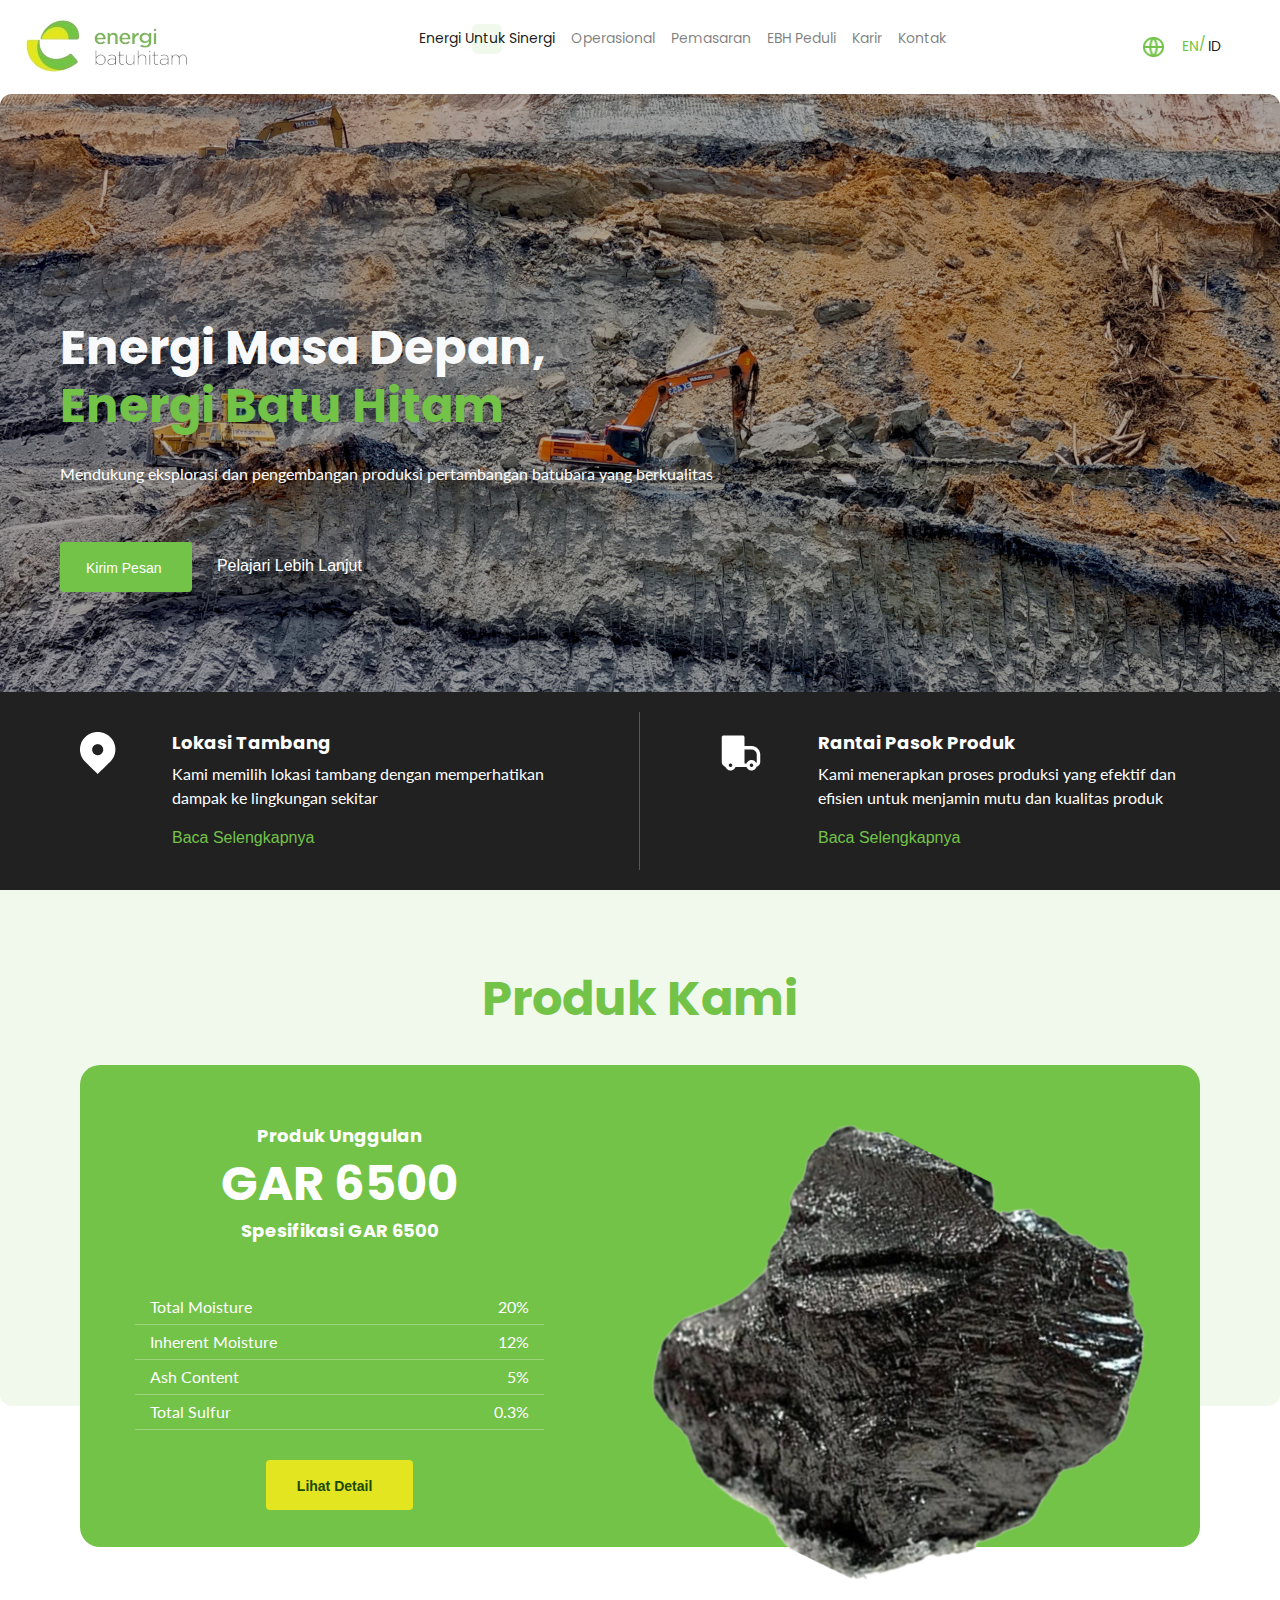
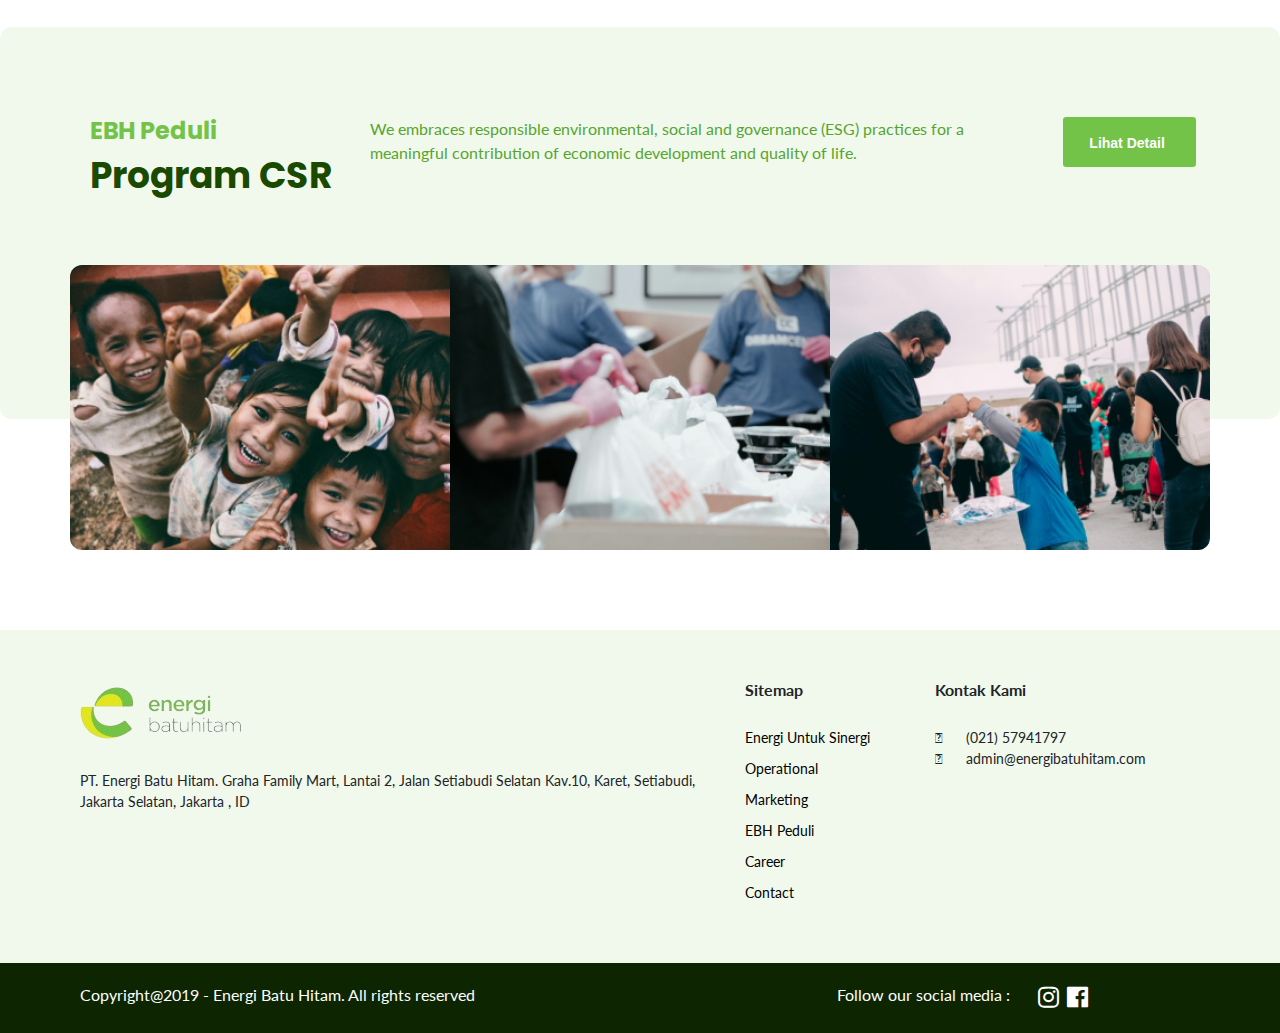
==== commit 77b2527f: "updates" ====
--- a/index.html
+++ b/index.html
@@ -10,20 +10,17 @@
     <link rel="stylesheet" href="asset/css/normalize.css">
     <link rel="stylesheet" href="asset/css/bootstrap.css">
     <link rel="stylesheet" href="asset/css/fontawesome-all.css">
-    <link href="https://cdnjs.cloudflare.com/ajax/libs/font-awesome/6.0.0-beta3/css/all.min.css" rel="stylesheet">
     <link rel="preconnect" href="https://fonts.googleapis.com">
     <link rel="preconnect" href="https://fonts.gstatic.com" crossorigin>
-    <link href="https://fonts.googleapis.com/css2?family=Lato:wght@400;700&family=Poppins:wght@400;700&display=swap"
-        rel="stylesheet">
+    <link href="https://fonts.googleapis.com/css2?family=Lato:wght@400;700&family=Poppins:wght@400;700&display=swap" rel="stylesheet">
     <link rel="stylesheet" href="asset/css/owl.carousel.css">
     <link rel="stylesheet" href="asset/css/main.css">
-    <link href="https://stackpath.bootstrapcdn.com/bootstrap/4.5.2/css/bootstrap.min.css" rel="stylesheet">
 </head>
 
 <body>
     <div class="mainsetup">
         <!-- NAVBAR START -->
-        <nav class="navbar navbar-expand-lg navbar-light bg-light">
+        <nav class="navbar navbar-expand-lg navbar-light">
             <div class="container wide">
                 <div class="row w-100">
                     <div class="col-md-2 col-10 order-md-first">
@@ -309,9 +306,6 @@
 
     <script src="asset/js/jquery-1.11.0.min.js"></script>
     <script src="asset/js/owl.carousel.min.js"></script>
-    <script src="https://code.jquery.com/jquery-3.5.1.slim.min.js"></script>
-    <script src="https://cdn.jsdelivr.net/npm/@popperjs/core@2.9.2/dist/umd/popper.min.js"></script>
-    <script src="https://stackpath.bootstrapcdn.com/bootstrap/4.5.2/js/bootstrap.min.js"></script>
 
 </body>
 
--- a/asset/css/main.css
+++ b/asset/css/main.css
@@ -25,7 +25,7 @@
 */
 
 :root{
-    --green: #73C348;
+    --ebhgreen: #73C348;
     --lightgreen: #F1F9ED;
     --darkgreen: #57A52D;
     --darkestgreen: #1A4900;
@@ -128,13 +128,17 @@
 
 .btn{
     min-width: 120px;
-    padding: 15px 30px;
+    padding: 15px 40px 15px 30px;
     font-size: 14px;
+    height: 50px;
 }
 .btn-primary{
-    background: #026B33;
+    background: url(../images/bank/button-bg.png) no-repeat right center;
     color: #fff;
     border: none;
+}
+.btn-primary:hover{
+    background-color: rgba(0,0,0,0);
 }
 .btn-secondary{
     background: none;
@@ -298,7 +302,7 @@
     margin-top: 30px;
     font-weight: 700;
 }
-.product-home h3,h2{
+.product-home h3,.product-home h2{
     color: #fff;
     text-align: center;
 }
@@ -355,6 +359,22 @@
     transition: 0.7s;
     font-weight: 700;
 }
+.job-vacancy p{
+    color: var(--darkgreen);
+}
+.job-vacancy button{
+    background-color: #73C348;
+    color: #fff;
+    padding-left: 25px;
+    padding-right: 30px;
+    font-weight: 700;
+}
+.job-vacancy button:hover{
+    background-color: #2c6e09;
+    color: #fff;
+    transition: 0.7s;
+    font-weight: 700;
+}
 .op-k3 button{
     background-color: #73C348;
     color: #fff;
@@ -372,6 +392,7 @@
     margin-top: 10px;
     margin-bottom: 30px;
 }
+
 .ebh-care .col-md-2{
     margin-left: 40px;
 }
@@ -501,7 +522,7 @@
 .section-title h2{
    font-weight: 700;
    font-size: 48px; 
-   color: var(--green);
+   color: var(--ebhgreen);
 }
 .section-title h3{
     font-weight: 700;
@@ -511,7 +532,7 @@
  .section-title h4{
     font-weight: 700;
     font-size: 24px; 
-    color: var(--green);
+    color: var(--ebhgreen);
  }
  .section-title p{
     font-size: 16px;
@@ -572,8 +593,11 @@
  .ebh-care-card .overlay h3 a:hover{
     text-decoration: none;
  }
- .hero-about .container    {
-    margin-top: 95px;
+ .hero-about{
+    width: 100%;
+    float: left;
+ }
+ .hero-about .container{
     padding-top: 150px;
     width: 100%;
     height:360px;
@@ -591,6 +615,28 @@
    color: #73C348;
 }
  .hero-about .sub-hero-text{ 
+    padding-top: 20px;
+    color: #fff;
+}
+ .hero-career .container    {
+    margin-top: 95px;
+    padding-top: 100px;
+    width: 100%;
+    height:360px;
+    background-image: url(../images/bank/banner10.png);
+    background-repeat: no-repeat;
+}
+ .hero-career .row{
+    padding-left: 50px;
+}
+ .hero-career h1{
+   font-weight: 700;
+   font-size: 48px; 
+}
+ .hero-career h1{
+   color: var(--ebhgreen);
+}
+ .hero-career .sub-hero-text{ 
     padding-top: 20px;
     color: #fff;
 }
@@ -630,6 +676,39 @@
     padding-left: 30px;
     list-style: circle;
 }
+.article table{
+    width: 100%;
+    float: left;
+    margin: 10px 0;
+}
+.article table th{
+    background: rgba(0,0,0,0.5);
+    color: #fff;
+    padding: 5px 20px;
+}
+.article table td{
+    padding: 5px 20px;
+    border-bottom: 1px solid rgba(0,0,0,0.1);
+}
+.article h1{
+    font-size: 24px;
+}
+.article h2{
+    font-size: 20px;
+}
+.article h3{
+    font-size: 18px;
+}
+.article h4{
+    font-size: 17px;
+}
+.article h5{
+    font-size: 16px;
+}
+.article h6{
+    font-size: 15px;
+}
+
 .visimisi .section-title ul li{
     padding-left: 100px;
 }
@@ -657,7 +736,7 @@
     padding: 20px;
     height: 400px;
     position: relative;
-    background: var(--green);
+    background: var(--ebhgreen);
 }
 .corevalue .row .col-one-fifth:first-child .section-text-card{
     border-radius: 12px 0 0 12px;
@@ -711,9 +790,6 @@
     padding-top: 20px;
     padding-left: 30px;
     padding-right: 30px;
-}
-.operational{
-    padding: 0;
 }
 .operational .section-title h3{
     text-align: center;
@@ -875,13 +951,13 @@
     height: 56px;
     border: none;
     background: var(--lightgreen);
-    border-bottom: 1px solid var(--green);
+    border-bottom: 1px solid var(--ebhgreen);
     border-radius: 0;
     font-size: 14px;
 }
 .contact .form-contact button{
     margin-top: 20px;
-    background-color: var(--green);
+    background-color: var(--ebhgreen);
     color: #fff;
 }
 .contact .company-info{
@@ -977,7 +1053,7 @@
     -webkit-transition: all ease-out 0.3s;
 }
 .ebh-menu li a.active{
-    color: var(--green);
+    color: var(--ebhgreen);
 }
 .ebh-menu li a.active::before{
     opacity: 1;
@@ -1007,7 +1083,7 @@
     right: -5px;
 }
 .lang-bt a.active{
-    color: var(--green);
+    color: var(--ebhgreen);
 }
 
 .col-one-fifth{
@@ -1073,6 +1149,10 @@
     display: flex;
     justify-content: flex-start;
 }
+.job-vacancy .col-sm-12 {
+    display: flex;
+    justify-content: flex-start;
+}
 .op-k3 .col-sm-12 {
     display: flex;
     justify-content: flex-start;
@@ -1087,123 +1167,629 @@
     font-weight: 700;
     font-size: 16px;
 }
+.testimoni .row .testi-card{
+    width: 100%;
+    float: left;
+    background: url(../images/company-info-bg.jpg) no-repeat center;
+    background-size: cover;
+    padding: 40px;
+    border-radius: 20px;
+}
+.testimoni .row .testi-card .col-md-5 p{
+    color: #fff;
+    font-family: "Poppins", sans-serif;
+    font-weight: 700;
+    font-size: 16px;
+    margin-bottom: 0;
+    margin-top: 2px;
+}
+.testimoni .row .testi-card .col-md-5 .job-person{
+    color: #fff;
+    font-family: "Lato", sans-serif;
+    font-weight: 400;
+    font-size: 14px;
+}
+.testimoni .row .col-md-6 .section-title{
+    padding-top: 30px;
+}
+.job-vacancy{
+    padding-top: 0;
+}
+.job-vacancy .row .col-sm-12 h3{
+    font-size: 24px;
+}
+.job-vacancy .row .col-md-12 p{
+    margin: 0;
+}
 .footer-copyright .row .col-md-3 p{
     text-align: right;
 }
+
+/*PAGE PENJUALAN*/
+.hero-penjualan{
+    padding-top: 10px;
+    padding-bottom: 0;
+}
+.card-hero-penjualan{
+    width: 100%;
+    float: left;
+    height: 400px;
+    background: #212121;
+    border-radius: 12px;
+    -moz-border-radius: 12px;
+    -webkit-border-radius: 12px;
+    position: relative;
+}
+.slider-penjualan .item{
+    padding-top: 60px;
+}
+.card-hero-penjualan figure{
+    width: 100%;
+    float: left;
+    position: relative;
+    height: 400px;
+}
+.card-hero-penjualan figure::before{
+    content: "";
+    width: 100%;
+    height: 210px;
+    position: absolute;
+    bottom: 0;
+    left: 0;
+    background: url(../images/bank/shade.png) repeat-x center top;
+    z-index: 2;
+}
+.card-hero-penjualan figure img{
+    object-fit: contain;
+    width: 110%;
+    height: 110%;
+    transform: translateY(-60px);
+    -moz-transform: translateY(-60px);
+    -webkit-transform: translateY(-60px);
+}
+.card-hero-penjualan .row{
+    align-items: center;
+}
+.card-hero-penjualan .text h2{
+    font-size: 32px;
+    font-weight: 700;
+}
+.card-hero-penjualan .text h2 a{
+    color: #fff;
+}
+.card-hero-penjualan .text p{
+    color: rgba(255,255,255,0.8);
+}
+
+.align-items-center{
+    align-items: center;
+}
+
+.pointing-text{
+    width: 100%;
+    float: left;
+}
+.pointing-text.left{
+    padding-right: 90px;
+    text-align: right;
+}
+.pointing-text.right{
+    padding-left: 90px;
+    text-align: left;
+}
+.pointing-text li{
+    width: 100%;
+    float: left;
+    position: relative;
+    margin-bottom: 20px;
+}
+.pointing-text li:last-child{
+    margin-bottom: 0;
+}
+.pointing-text li::before{
+    content: "";
+    width: 70px;
+    height: 1px;
+    background: var(--ebhgreen);
+    position: absolute;
+    top: 13px;
+    right: -90px;
+}
+.pointing-text.left li::before{
+    right: -90px;
+}
+.pointing-text.right li::before{
+    left: -90px;
+}
+.pointing-text li::after{
+    content: "";
+    width: 9px;
+    height: 9px;
+    background: var(--ebhgreen);
+    border-radius: 50%;
+    -moz-border-radius: 50%;
+    -webkit-border-radius: 50%;
+    position: absolute;
+    transform: translateY(-50%);
+    -moz-transform: translateY(-50%);
+    -webkit-transform: translateY(-50%);
+    top: 13px;
+}
+.pointing-text.left li::after{
+    right: -90px;
+}
+.pointing-text.right li::after{
+    left: -90px;
+}
+.pointing-text li h5{
+    font-size: 16px;
+    color: var(--darkestgreen);
+}
+.pointing-text li p{
+    opacity: 0.8;
+    color: var(--darkestgreen);
+}
+
+.keunggulan-bermitra::before{
+    content: "";
+    width: 100%;
+    max-width: 1280px;
+    height: 100%;
+    background: var(--lightgreen);
+    position: absolute;
+    top: 0;
+    left: 50%;
+    transform: translateX(-50%);
+    -moz-transform: translateX(-50%);
+    -webkit-transform: translateX(-50%);
+    z-index: -1;
+}
+.benefit-card{
+    width: 100%;
+    float: left;
+}
+.benefit-card-title{
+    width: 100%;
+    float: left;
+    margin-bottom: 20px;
+}
+.benefit-card-title img{
+    width: 60px;
+    float: left;
+}
+.benefit-card-title h4{
+    width: calc(100% - 60px);
+    padding: 0 20px;
+    float: left;
+    color: var(--ebhgreen);
+    font-size: 18px;
+}
+.benefit-card p{
+    opacity: 0.8;
+    color: var(--darkestgreen);
+    line-height: 200%;
+}
+.keunggulan-bermitra .section-title h4{
+    color: var(--darkestgreen);
+}
+
+.slider-produk .item{
+    padding: 20px 10px;
+    width: 100%;
+    float: left;
+}
+.card-produk{
+    width: 100%;
+    float: left;
+    background: var(--ebhgreen);
+    height: 240px;
+    border-radius: 12px;
+    -moz-border-radius: 12px;
+    -webkit-border-radius: 12px;
+}
+.card-produk .pic{
+    width: 50%;
+    height: 280px;
+    float: left;
+    position: relative;
+}
+.card-produk .pic figure{
+    width: 100%;
+    height: 280px;
+    margin-top: -20px;
+}
+.card-produk .pic figure img{
+    width: 100%;
+    height: 100%;
+    object-fit: contain;
+}
+.card-produk .text{
+    width: 50%;
+    float: left;
+    padding: 40px 20px;
+}
+.card-produk .text h3{
+    font-size: 20px;
+    margin-bottom: 10px;
+}
+.card-produk .text h3 a{
+    color: #fff;
+}
+.card-produk .text table{
+    width: 100%;
+    float: left;
+}
+.card-produk .text table td{
+    padding: 5px 0;
+    font-size: 14px;
+    color: #fff;
+    border-bottom: 1px solid rgba(255,255,255,0.3);
+}
+.card-produk .text table td:last-child{
+    text-align: right;
+}
+.card-produk .text table tr:last-child td{
+    border: none;
+}
+
+.owl-carousel .owl-prev,
+.owl-carousel .owl-next{
+    width: 36px;
+    height: 36px;
+    position: absolute;
+    top: 50%;
+    transform: translateY(-50%);
+    -moz-transform: translateY(-50%);
+    -webkit-transform: translateY(-50%);
+    overflow: hidden;
+    text-indent: -200px;
+}
+.owl-carousel .owl-prev{
+    left: 10px;
+    background: url(../images/bank/arrow-left.png) no-repeat center;
+}
+.owl-carousel .owl-next{
+    right: 10px;
+    background: url(../images/bank/arrow-right.png) no-repeat center;
+}
+
+.pt-20{
+    padding-top: 20px;
+}
+
+.sub-nav-wrapper .container{
+    background: #f5f5f5;
+    border-top: 1px solid #dedede;
+    border-radius: 0 0 12px 12px;
+    -moz-border-radius: 0 0 12px 12px;
+    -webkit-border-radius: 0 0 12px 12px;
+}
+.sub-nav{
+    width: 100%;
+    float: left;
+    text-align: center;
+}
+.sub-nav a{
+    font-size: 13px;
+    text-decoration: none;
+    color: #555;
+    padding: 10px 15px;
+    display: inline-block;
+    transition: all ease-out 0.3s;
+    -moz-transition: all ease-out 0.3s;
+    -webkit-transition: all ease-out 0.3s;
+}
+.sub-nav a:hover{
+    color: var(--ebhgreen);
+}
+
+.ebh-acc-card{
+    width: 100%;
+    float: left;
+    margin-bottom: 10px;
+    overflow: hidden;
+    background: var(--lightgreen);
+    border-radius: 12px;
+    -moz-border-radius: 12px;
+    -webkit-border-radius: 12px;
+}
+.ebh-acc-head{
+    width: 100%;
+    float: left;
+    background: var(--ebhgreen);
+    font-family: "Poppins", sans-serif;
+    font-size: 18px;
+    font-weight: 700;
+    color: #fff;
+    padding: 17px 30px;
+    position: relative;
+    transition: all ease-out 0.3s;
+    -moz-transition: all ease-out 0.3s;
+    -webkit-transition: all ease-out 0.3s;
+}
+.ebh-acc-head:hover{
+    background: var(--darkgreen);
+    cursor: pointer;
+}
+.ebh-acc-head span{
+    width: 24px;
+    height: 24px;
+    background: #fff;
+    color: var(--ebhgreen);
+    text-align: center;
+    border-radius: 50%;
+    -moz-border-radius: 50%;
+    -webkit-border-radius: 50%;
+    position: absolute;
+    right: 20px;
+    top: 50%;
+    transform: translateY(-50%);
+    -moz-transform: translateY(-50%);
+    -webkit-transform: translateY(-50%);
+}
+.ebh-acc-ct{
+    width: 100%;
+    float: left;
+    padding: 0 30px;
+    overflow-y: auto;
+    max-height: 0;
+    transition: all ease-out 0.3s;
+    -moz-transition: all ease-out 0.3s;
+    -webkit-transition: all ease-out 0.3s;
+}
+.ebh-acc-ct .article{
+    margin-bottom: 0;
+}
+.ebh-acc-ct.show{
+    padding: 20px 30px;
+    max-height: 300px;
+}
+
+.operational::before,
+.rantaipasok::before{
+    content: "";
+    width: 100%;
+    max-width: 1280px;
+    height: 100%;
+    background: var(--lightgreen);
+    position: absolute;
+    top: 50%;
+    left: 50%;
+    transform: translate(-50%,-50%);
+    -moz-transform: translate(-50%,-50%);
+    -webkit-transform: translate(-50%,-50%);
+    border-radius: 12px;
+    -moz-border-radius: 12px;
+    -webkit-border-radius: 12px;
+    z-index: -1;
+}
+
+.testimony-slider{
+    width: 100%;
+    float: left;
+}
+.testimony-card{
+    width: 100%;
+    float: left;
+    background: var(--ebhgreen);
+    border-radius: 12px;
+    padding: 40px;
+}
+.testimony-card p{
+    font-size: 14px;
+    color: rgba(255,255,255,0.8);
+    line-height: 200%;   
+    margin-bottom: 20px;
+    width: 100%;
+    float: left;
+}
+.testimony-card .profile{
+    width: 100%;
+    float: left;
+}
+.testimony-card .profile h4{
+    width: 100%;
+    float: left;
+    margin-bottom: 10px;
+    font-size: 16px;
+    font-weight: 700;
+    color: #fff;
+}
+.testimony-card .profile span{
+    width: 100%;
+    float: left;
+    font-size: 14px;
+    color: rgba(255,255,255,0.8);
+}
+.testimony-card .profile .pic{
+    width: 60px;
+    height: 60px;
+    float: left;
+}
+.testimony-card .profile .pic img{
+    width: 100%;
+    height: 100%;
+    object-fit: cover;
+    border-radius: 50%;
+    -moz-border-radius: 50%;
+    -webkit-border-radius: 50%;
+}
+.testimony-card .profile .text{
+    width: calc(100% - 60px);
+    padding-left: 20px;
+    float: left;
+}
+.testimony-slider.owl-carousel .owl-prev,
+.testimony-slider.owl-carousel .owl-next{
+    bottom: 35px;
+    top: auto;
+}
+.testimony-slider.owl-carousel .owl-prev{
+    left: auto;
+    right: 80px;
+}
+.testimony-slider.owl-carousel .owl-next{
+    right: 30px;
+}
+
+
 @media only screen and (max-width: 600px) {
-.hero .container{
-    padding-top: 60px;
-}
-.hero .container .row{
-    padding: 15px;
-}
-.hero-caption .desc-sec .col-md-6{
-    padding-left: 60px;
-}
-.product-home .section-title h2{
-    font-size: 28px;
-}
-.ebh-care .col-sm-12 {
-    display: block;
-}
-.op-k3 .col-sm-12 {
-    display: block;
-}
-.ebh-care .col-sm-12 p{
-    text-align: justify;
-}
-.op-k3 .col-sm-12 p{
-    text-align: justify;
-}
-.ebh-care .col-md-2{
-    margin-left: 0;
-}
-.ebh-card-group{
-    padding-top: 30px;
-}
-.ebh-card-group .col-12{
-    padding-left: 20px;
-    padding-right: 20px;
-}
-.product-home .row .product {
-    padding-bottom: 100px;
-    height: 750px;
-}
-.product-home img{
-    padding-top: 30px;
-}
-.navbar .col-2 button{
-    margin-top: 20px;
-}
-.navbar-light .navbar-text{
-    margin-left: 15px;
-}
-.hero-about .container {
-    margin-top: 150px;
-}
-.hero-about .row h1{
-    font-size: 36px ;
-}
-.hero-about .container{
-    padding-top: 90px;
-}
-.hero-about .container .row{
-    padding-left: 20px;
-}
-.corevalue .card-value{
-    margin-top: 10px;
-    display: block;
-}
-.corevalue .card-value .section-text-card{
-    margin-left: 20px;
-    width: 350px;
-}
-.footer-copyright .row .col-md-3 p{
-    text-align: left;
-}
-.principle .row .article .desc-principle{
-    padding-top: 30px;
-    text-align: justify;
-}
-.principle .row .article p{
-    text-align: justify;
-    padding-left: 20px;
-    padding-right: 20px;
-}
-.operational .row .section-title{
-    text-align: center;
-    margin-bottom: 0;
-}
-.op-k3 .row .col-sm-12 h3{
-    text-align: center;
-    font-size: 24px;
-}
-.op-k3 .row button{
-    margin-left: 100px;
-}
-.ebh-card-group .col-md-4{
-    padding-left: 20px;
-    padding-right: 20px;
-}
-.k3-desc{
-    padding-top: 0;
-}
-.k3-desc .article p{
-    text-align: justify;
-    padding-left: 20px;
-    padding-right: 20px;
-}
-.care-detail .article p{
-    text-align: justify;
-    padding-top: 20px;
-}
-.galeri-careDetail .row h3{
-    text-align: center;
-}
-.galeri-careDetail .row .col-md-4{
-    padding-left: 40px;
-    
-}
-
+    .hero .container{
+        padding-top: 60px;
+    }
+    .hero .container .row{
+        padding: 15px;
+    }
+    .hero-caption .desc-sec .col-md-6{
+        padding-left: 60px;
+    }
+    .product-home .section-title h2{
+        font-size: 28px;
+    }
+    .ebh-care .col-sm-12 {
+        display: block;
+    }
+    .job-vacancy .row .col-sm-12 {
+        display: block;
+    }
+    .op-k3 .col-sm-12 {
+        display: block;
+    }
+    .ebh-care .col-sm-12 p{
+        text-align: justify;
+    }
+    .job-vacancy .row .col-sm-12 p{
+        text-align: justify;
+    }
+    .op-k3 .col-sm-12 p{
+        text-align: justify;
+    }
+    .ebh-care .col-md-2{
+        margin-left: 0;
+    }
+    .job-vacancy .col-md-2{
+        margin-left: 0;
+    }
+    .ebh-card-group{
+        padding-top: 30px;
+    }
+    .ebh-card-group .col-12{
+        padding-left: 20px;
+        padding-right: 20px;
+    }
+    .product-home .row .product {
+        padding-bottom: 100px;
+        height: 750px;
+    }
+    .product-home img{
+        padding-top: 30px;
+    }
+    .navbar .col-2 button{
+        margin-top: 20px;
+    }
+    .navbar-light .navbar-text{
+        margin-left: 15px;
+    }
+    .hero-about .container {
+        margin-top: 150px;
+    }
+    .hero-about .row h1{
+        font-size: 36px ;
+    }
+    .hero-about .container{
+        padding-top: 90px;
+    }
+    .hero-about .container .row{
+        padding-left: 20px;
+    }
+    .hero-career .container {
+        margin-top: 150px;
+    }
+    .hero-career .row h1{
+        font-size: 36px ;
+    }
+    .hero-career .container{
+        padding-top: 90px;
+    }
+    .hero-career .container .row{
+        padding-left: 20px;
+    }
+    .corevalue .card-value{
+        margin-top: 10px;
+        display: block;
+    }
+    .corevalue .card-value .section-text-card{
+        margin-left: 20px;
+        width: 350px;
+    }
+    .footer-copyright .row .col-md-3 p{
+        text-align: left;
+    }
+    .principle .row .article .desc-principle{
+        padding-top: 30px;
+        text-align: justify;
+    }
+    .principle .row .article p{
+        text-align: justify;
+        padding-left: 20px;
+        padding-right: 20px;
+    }
+    .operational .row .section-title{
+        text-align: center;
+        margin-bottom: 0;
+    }
+
+    .op-k3 .row .col-sm-12 h3{
+        text-align: center;
+        font-size: 24px;
+    }
+    .op-k3 .row button{
+        margin-left: 100px;
+    }
+    .ebh-card-group .col-md-4{
+        padding-left: 20px;
+        padding-right: 20px;
+    }
+    .k3-desc{
+        padding-top: 0;
+    }
+    .k3-desc .article p{
+        text-align: justify;
+        padding-left: 20px;
+        padding-right: 20px;
+    }
+    .care-detail .article p{
+        text-align: justify;
+        padding-top: 20px;
+    }
+    .galeri-careDetail .row h3{
+        text-align: center;
+    }
+    .galeri-careDetail .row .col-md-4{
+        padding-left: 40px;
+    }
+    .peduli{
+        padding-top: 0;
+        padding-bottom: 20px;
+    }
+    .peduli .row .article p{
+        text-align: justify;
+        padding-left: 20px;
+        padding-right: 20px;
+    }
+    .contact{
+        padding-top: 10px;
+    }
+    .contact .row .col-md-5{
+        padding-left: 30px;
+        padding-right: 30px;
+    }
+    .contact .row .col-md-5 h3{
+        text-align: center;
+    }
+    .contact .row .col-md-5 .form-contact button{
+        margin-left: 100px;
+        margin-bottom: 50px;
+    }
 
 }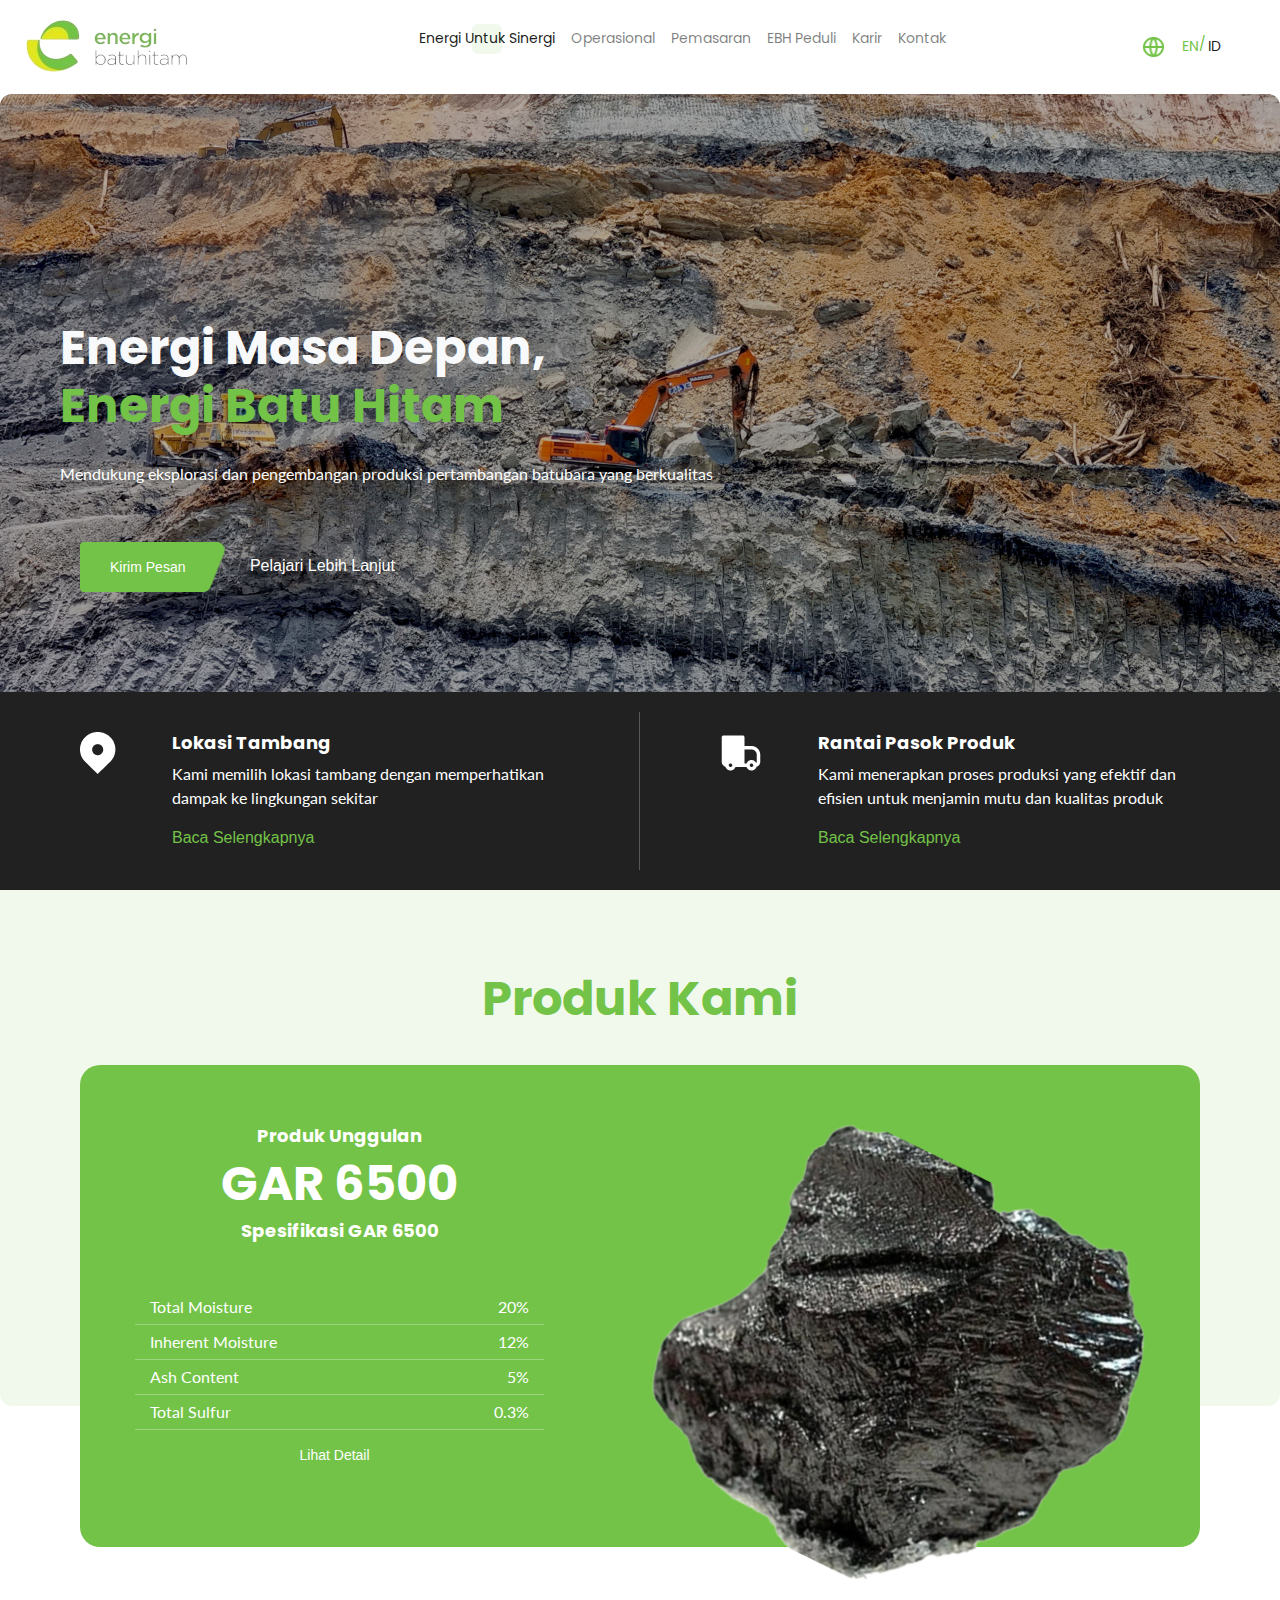
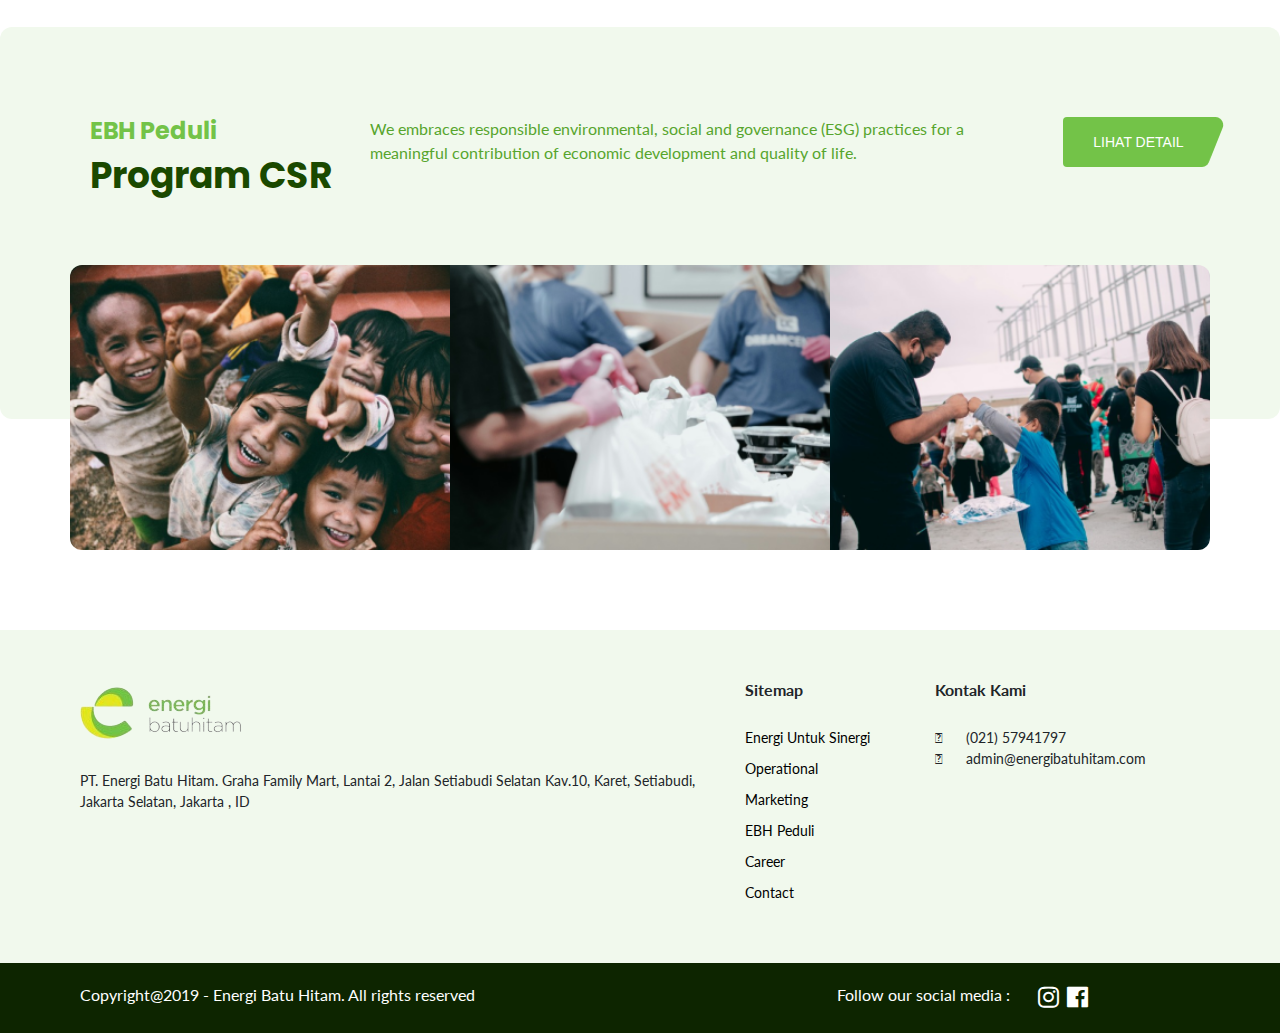
==== commit c5af6563: "updates" ====
--- a/index.html
+++ b/index.html
@@ -89,7 +89,7 @@
                 </div>
                 <div class="row btn-hero">
                     <div class="col-md-12">
-                        <button type="button" class="btn me-3">Kirim Pesan</button>
+                        <a href="#" class="btn btn-primary">Kirim Pesan</a>
                         <a href="#">Pelajari Lebih Lanjut</a>
                     </div>
                 </div>
@@ -162,7 +162,7 @@
                                         </div>
                                     </div>
                                     <div class="col-md-12 d-flex justify-content-center">
-                                        <button type="button" class="btn me-3">Lihat Detail</button>
+                                        <a href="#" class="btn btn-primary btn-yellow">Lihat Detail</a>
                                     </div>
                                 </div>
                                 <div class="col-md-1">
@@ -197,7 +197,9 @@
                                 economic
                                 development and quality of life.</p>
                         </div>
-                        <div class="col-md-2"><button type="button" class="btn me-3 btn-sm">Lihat Detail</button></div>
+                        <div class="col-md-2">
+                            <a href="#" class="btn btn-primary">LIHAT DETAIL</a>
+                        </div>
                     </div>
                 </div>
                 <div class="row ebh-card-group">
--- a/asset/css/main.css
+++ b/asset/css/main.css
@@ -954,11 +954,6 @@
     border-bottom: 1px solid var(--ebhgreen);
     border-radius: 0;
     font-size: 14px;
-}
-.contact .form-contact button{
-    margin-top: 20px;
-    background-color: var(--ebhgreen);
-    color: #fff;
 }
 .contact .company-info{
     width: 100%;
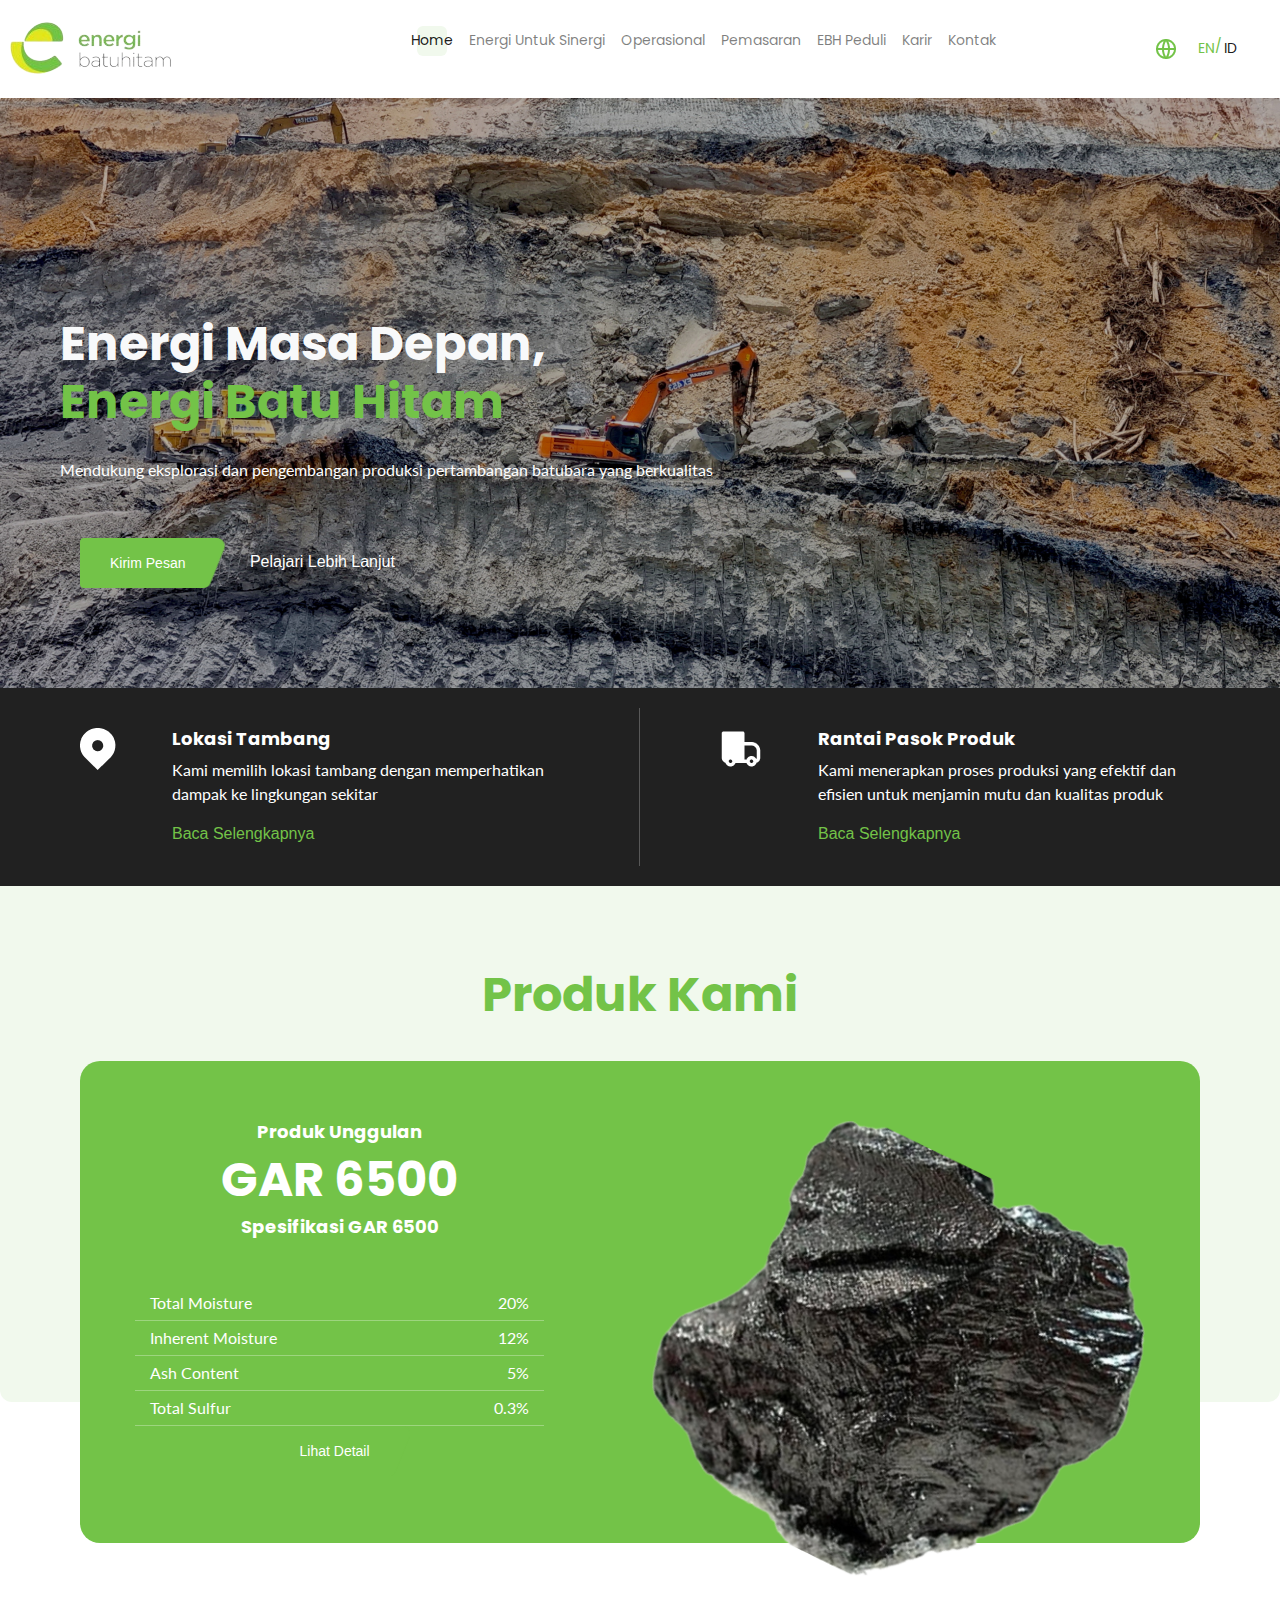
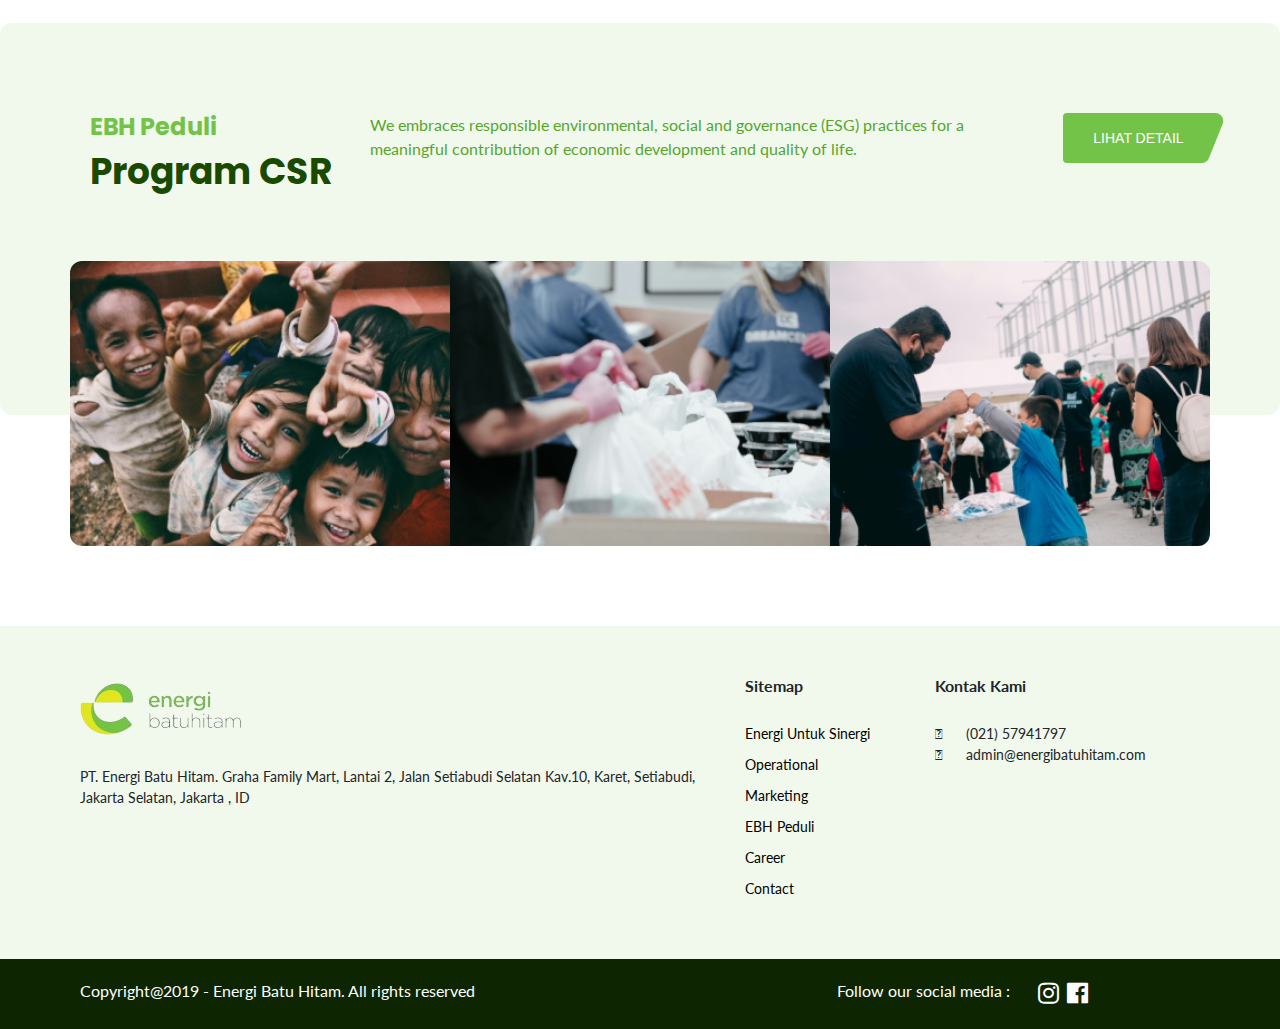
==== commit 8c97ce1c: "updates" ====
--- a/index.html
+++ b/index.html
@@ -24,7 +24,7 @@
             <div class="container wide">
                 <div class="row w-100">
                     <div class="col-md-2 col-10 order-md-first">
-                        <a class="navbar-brand logo" href="#">
+                        <a class="navbar-brand logo" href="index.html">
                             <img src="asset/images/bank/logo.png" alt="Logo">
                         </a>
                     </div>
@@ -38,22 +38,25 @@
                         <div class="collapse navbar-collapse" id="navbarNav">
                             <ul class="navbar-nav mr-auto ebh-menu">
                                 <li class="nav-item menu-item">
-                                    <a class="nav-link active" aria-current="page" href="#">Energi Untuk Sinergi</a>
-                                </li>
-                                <li class="nav-item menu-item">
-                                    <a class="nav-link" href="#">Operasional</a>
-                                </li>
-                                <li class="nav-item menu-item">
-                                    <a class="nav-link" href="#">Pemasaran</a>
-                                </li>
-                                <li class="nav-item menu-item">
-                                    <a class="nav-link" href="#">EBH Peduli</a>
-                                </li>
-                                <li class="nav-item menu-item">
-                                    <a class="nav-link" href="#">Karir</a>
-                                </li>
-                                <li class="nav-item menu-item">
-                                    <a class="nav-link" href="#">Kontak</a>
+                                    <a class="nav-link active" href="index.html">Home</a>
+                                </li>
+                                <li class="nav-item menu-item">
+                                    <a class="nav-link" href="about.html">Energi Untuk Sinergi</a>
+                                </li>
+                                <li class="nav-item menu-item">
+                                    <a class="nav-link" href="operational.html">Operasional</a>
+                                </li>
+                                <li class="nav-item menu-item">
+                                    <a class="nav-link" href="penjualan.html">Pemasaran</a>
+                                </li>
+                                <li class="nav-item menu-item">
+                                    <a class="nav-link" href="ebhcare.html">EBH Peduli</a>
+                                </li>
+                                <li class="nav-item menu-item">
+                                    <a class="nav-link" href="career.html">Karir</a>
+                                </li>
+                                <li class="nav-item menu-item">
+                                    <a class="nav-link" href="contact.html">Kontak</a>
                                 </li>
                             </ul>
                         </div>
@@ -198,7 +201,7 @@
                                 development and quality of life.</p>
                         </div>
                         <div class="col-md-2">
-                            <a href="#" class="btn btn-primary">LIHAT DETAIL</a>
+                            <a href="ebhcare.html" class="btn btn-primary">LIHAT DETAIL</a>
                         </div>
                     </div>
                 </div>
@@ -210,7 +213,7 @@
                             </figure>
                             <div class="overlay">
                                 <h3>
-                                    <a href="#">Bantuan Korban Kebakaran Kampung Muhur</a>
+                                    <a href="ebhcare-detail.html">Bantuan Korban Kebakaran Kampung Muhur</a>
                                 </h3>
                             </div>
                         </div>
@@ -222,7 +225,7 @@
                             </figure>
                             <div class="overlay">
                                 <h3>
-                                    <a href="#">Bantuan Korban Kebakaran Kampung Muhur</a>
+                                    <a href="ebhcare-detail.html">Bantuan Korban Kebakaran Kampung Muhur</a>
                                 </h3>
                             </div>
                         </div>
@@ -234,7 +237,7 @@
                             </figure>
                             <div class="overlay">
                                 <h3>
-                                    <a href="#">Bantuan Korban Kebakaran Kampung Muhur</a>
+                                    <a href="ebhcare-detail.html">Bantuan Korban Kebakaran Kampung Muhur</a>
                                 </h3>
                             </div>
                         </div>
--- a/asset/css/main.css
+++ b/asset/css/main.css
@@ -34,6 +34,7 @@
 
 .mainsetup{
     overflow-x: hidden;
+    padding-top: 90px;
 }
 
 .master,
@@ -359,6 +360,26 @@
     transition: 0.7s;
     font-weight: 700;
 }
+.job-vacancy{
+    margin-bottom: 80px;
+}
+.job-vacancy::before{
+    content: "";
+    width: 100%;
+    max-width: 1280px;
+    height: 100%;
+    background: var(--lightgreen);
+    position: absolute;
+    top: 0;
+    left: 50%;
+    transform: translateX(-50%);
+    -moz-transform: translateX(-50%);
+    -webkit-transform: translateX(-50%);
+    z-index: -1;
+    border-radius: 0 0 12px 12px;
+    -moz-border-radius: 0 0 12px 12px;
+    -webkit-border-radius: 0 0 12px 12px;
+}
 .job-vacancy p{
     color: var(--darkgreen);
 }
@@ -764,6 +785,7 @@
     left: 0;
     top: 70%;
     padding: 20px;
+    z-index: 2;
 }
 .section-text-card h4{
     color: #fff;
@@ -772,6 +794,21 @@
 .section-text-card p{
     color: #fff;
     font-size: 14px;
+}
+
+.section-text-card .img-overlay{
+    position: absolute;
+    top: 0;
+    left: 0;
+    opacity: 0;
+    width: 100%;
+    height: 100%;
+    object-fit: cover;
+    z-index: 0;
+    transition: all ease-out 0.3s;
+}
+.section-text-card:hover .img-overlay{
+    opacity: 0.2;
 }
 
 .principle{
@@ -1004,8 +1041,13 @@
     -webkit-transform: translateX(-50%);
 }
 
-nav{
+nav.navbar{
     padding: 10px 0;
+    position: fixed;
+    top: 0;
+    left: 0;
+    z-index: 9999;
+    background: #fff;
 }
 .ebh-menu{
     width: 100%;
@@ -1156,11 +1198,30 @@
     font-family: "Poppins", sans-serif;
     font-weight: 700;
     font-size: 96px;
+    position: relative;
+    z-index: 2;
 }
 .corevalue .row .section-text-card h4{
     font-family: "Poppins", sans-serif;
     font-weight: 700;
     font-size: 16px;
+}
+.testimoni::before{
+    content: "";
+    width: 100%;
+    max-width: 1280px;
+    height: 50%;
+    background: var(--lightgreen);
+    position: absolute;
+    bottom: 0;
+    left: 50%;
+    transform: translateX(-50%);
+    -moz-transform: translateX(-50%);
+    -webkit-transform: translateX(-50%);
+    z-index: -1;
+    border-radius: 12px 12px 0 0;
+    -moz-border-radius: 12px 12px 0 0;
+    -webkit-border-radius: 12px 12px 0 0;
 }
 .testimoni .row .testi-card{
     width: 100%;
@@ -1451,7 +1512,11 @@
 .pt-20{
     padding-top: 20px;
 }
-
+.sub-nav-wrapper{
+    position: fixed;
+    top: 90px;
+    z-index: 9999;
+}
 .sub-nav-wrapper .container{
     background: #f5f5f5;
     border-top: 1px solid #dedede;
@@ -1626,7 +1691,19 @@
 .testimony-slider.owl-carousel .owl-next{
     right: 30px;
 }
-
+.vacancy-card{
+    box-shadow: 0 4px 16px rgba(0,0,0,0.1);
+    border-radius: 12px;
+    -moz-border-radius: 12px;
+    -webkit-border-radius: 12px;
+}
+
+.r-12{
+    border-radius: 12px;
+    -moz-border-radius: 12px;
+    -webkit-border-radius: 12px;
+    overflow: hidden;
+}
 
 @media only screen and (max-width: 600px) {
     .hero .container{
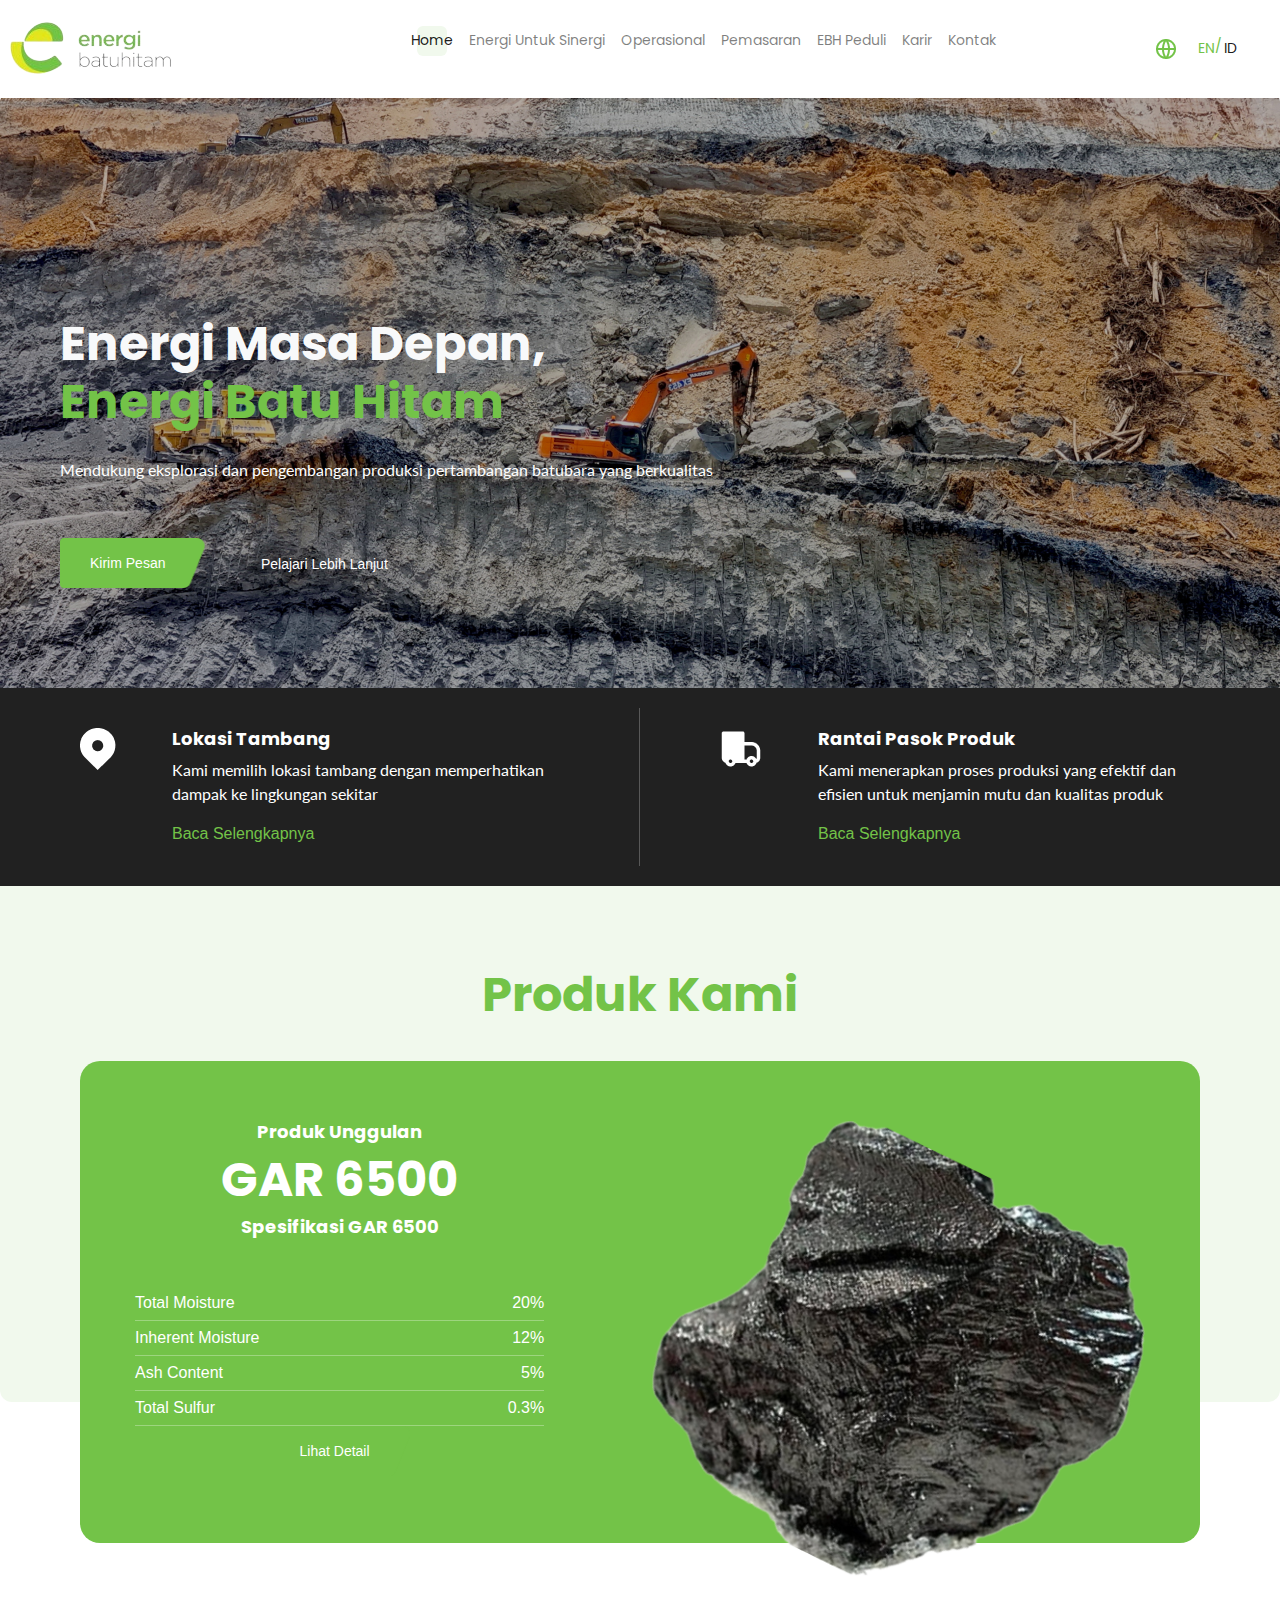
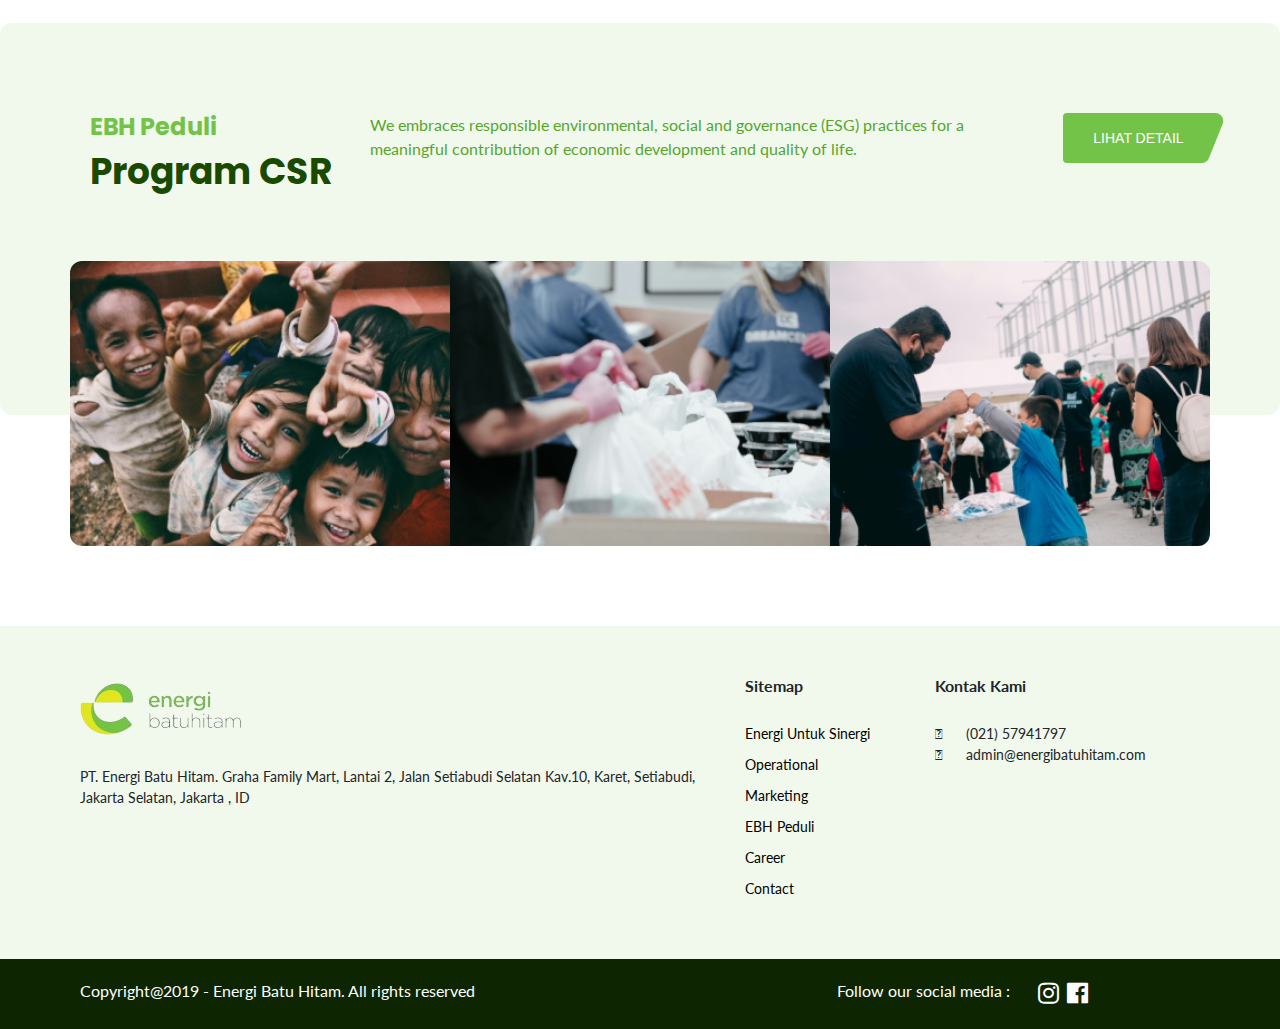
==== commit 4588d158: "updates" ====
--- a/index.html
+++ b/index.html
@@ -23,17 +23,17 @@
         <nav class="navbar navbar-expand-lg navbar-light">
             <div class="container wide">
                 <div class="row w-100">
-                    <div class="col-md-2 col-10 order-md-first">
-                        <a class="navbar-brand logo" href="index.html">
-                            <img src="asset/images/bank/logo.png" alt="Logo">
-                        </a>
-                    </div>
                     <div class="col-md-2 col-2 order-md-last">
                         <button class="navbar-toggler" type="button" data-toggle="collapse" data-target="#navbarNav"
                             aria-controls="navbarNav" aria-expanded="false" aria-label="Toggle navigation">
                             <span class="navbar-toggler-icon"></span>
                         </button>
                     </div>
+                    <div class="col-md-2 col-10 order-md-first">
+                        <a class="navbar-brand logo" href="index.html">
+                            <img src="asset/images/bank/logo.png" alt="Logo">
+                        </a>
+                    </div>
                     <div class="col-md-8 ml-auto">
                         <div class="collapse navbar-collapse" id="navbarNav">
                             <ul class="navbar-nav mr-auto ebh-menu">
@@ -75,6 +75,7 @@
         <!-- HERO START -->
         <section class="hero">
             <div class="container wide">
+                <img src="asset/images/bank/banner1.png" alt="" class="hero-img">
                 <div class="row">
                     <div class="col-md-12">
                         <h1 class="text-light">
@@ -93,7 +94,7 @@
                 <div class="row btn-hero">
                     <div class="col-md-12">
                         <a href="#" class="btn btn-primary">Kirim Pesan</a>
-                        <a href="#">Pelajari Lebih Lanjut</a>
+                        <a href="#" class="btn">Pelajari Lebih Lanjut</a>
                     </div>
                 </div>
             </div>
@@ -146,24 +147,25 @@
                                     <h3>Produk Unggulan</h3>
                                     <h2>GAR 6500</h2>
                                     <h3>Spesifikasi GAR 6500</h3>
-                                    <div class="element-detail">
-                                        <div class="col-md-12 d-flex justify-content-between">
-                                            <p>Total Moisture</p>
-                                            <p class="text-right">20%</p>
-                                        </div>
-                                        <div class="col-md-12 d-flex justify-content-between">
-                                            <p>Inherent Moisture</p>
-                                            <p class="text-right">12%</p>
-                                        </div>
-                                        <div class="col-md-12 d-flex justify-content-between">
-                                            <p>Ash Content</p>
-                                            <p class="text-right">5%</p>
-                                        </div>
-                                        <div class="col-md-12 d-flex justify-content-between">
-                                            <p>Total Sulfur</p>
-                                            <p class="text-right">0.3%</p>
-                                        </div>
-                                    </div>
+                                    <table class="element-detail">
+                                        <tr>
+                                            <td>Total Moisture</td>
+                                            <td class="text-right">20%</td>
+                                        </tr>
+                                        <tr>
+                                            <td>Inherent Moisture</td>
+                                            <td class="text-right">12%</td>
+                                        </tr>
+                                        <tr>
+                                            <td>Ash Content</td>
+                                            <td class="text-right">5%</td>
+                                        </tr>
+                                        <tr>
+                                            <td>Total Sulfur</td>
+                                            <td class="text-right">0.3%</td>
+                                        </tr>
+                                    </table>
+                                    
                                     <div class="col-md-12 d-flex justify-content-center">
                                         <a href="#" class="btn btn-primary btn-yellow">Lihat Detail</a>
                                     </div>
--- a/asset/css/main.css
+++ b/asset/css/main.css
@@ -177,8 +177,17 @@
 .hero .container    {
     padding-top: 225px;
     height: 598px;
-    background-image: url(../images/bank/banner1.png);
     background-repeat: no-repeat;
+    position: relative;
+}
+.hero img{
+    width: 100%;
+    height: 100%;
+    object-fit: cover;
+    position: absolute;
+    top: 0;
+    left: 0;
+    border-radius: 12px 12px 0 0;
 }
 .hero .row{
     padding-left: 50px;
@@ -213,6 +222,9 @@
     color: #fff;
     text-decoration: none;
     margin-left: 20px;
+}
+.hero a:first-child{
+    margin-left: 0;
 }
 .hero a:hover{
     color: #73C348;
@@ -1596,9 +1608,13 @@
     transition: all ease-out 0.3s;
     -moz-transition: all ease-out 0.3s;
     -webkit-transition: all ease-out 0.3s;
+    overflow-x: hidden;
 }
 .ebh-acc-ct .article{
     margin-bottom: 0;
+}
+.ebh-acc-ct .article img{
+    width: 100%;
 }
 .ebh-acc-ct.show{
     padding: 20px 30px;
@@ -1705,7 +1721,21 @@
     overflow: hidden;
 }
 
-@media only screen and (max-width: 600px) {
+table.elemtn-detail{
+    width: 100%;
+    float: left;
+}
+table.element-detail td{
+    font-size: 16px;
+    padding: 5px 0;
+    border-bottom: 1px solid rgba(255,255,255,0.3);
+    color: #fff;
+}
+.contact button{
+    margin-top: 20px;
+}
+
+@media only screen and (max-width: 768px) {
     .hero .container{
         padding-top: 60px;
     }
@@ -1757,7 +1787,7 @@
         padding-top: 30px;
     }
     .navbar .col-2 button{
-        margin-top: 20px;
+        margin-top: 10px;
     }
     .navbar-light .navbar-text{
         margin-left: 15px;
@@ -1791,8 +1821,10 @@
         display: block;
     }
     .corevalue .card-value .section-text-card{
-        margin-left: 20px;
-        width: 350px;
+        width: 100%;
+    }
+    .corevalue{
+        padding: 15px;
     }
     .footer-copyright .row .col-md-3 p{
         text-align: left;
@@ -1803,8 +1835,6 @@
     }
     .principle .row .article p{
         text-align: justify;
-        padding-left: 20px;
-        padding-right: 20px;
     }
     .operational .row .section-title{
         text-align: center;
@@ -1827,8 +1857,6 @@
     }
     .k3-desc .article p{
         text-align: justify;
-        padding-left: 20px;
-        padding-right: 20px;
     }
     .care-detail .article p{
         text-align: justify;
@@ -1837,8 +1865,8 @@
     .galeri-careDetail .row h3{
         text-align: center;
     }
-    .galeri-careDetail .row .col-md-4{
-        padding-left: 40px;
+    .galeri-careDetail{
+        padding: 0 15px;
     }
     .peduli{
         padding-top: 0;
@@ -1846,8 +1874,6 @@
     }
     .peduli .row .article p{
         text-align: justify;
-        padding-left: 20px;
-        padding-right: 20px;
     }
     .contact{
         padding-top: 10px;
@@ -1864,4 +1890,211 @@
         margin-bottom: 50px;
     }
 
+    .navbar-toggler{
+        position: relative;
+        z-index: 9;
+    }
+    .navbar-brand{
+        margin-left: 20px;
+        height: 50px;
+    }
+    .navbar-brand img{
+        width: 100%;
+        height: 100%;
+        object-fit: contain;
+    }
+    nav.navbar{
+        padding: 10px 15px;
+    }
+    .lang-bt{
+        position: absolute;
+        top: -70px;
+        right: -10px;
+        background: none;
+        width: 60px;
+        padding-left: 0;
+        margin-left: 0;
+        margin-top: 10px;
+    }
+    .mainsetup{
+        padding-top: 72px;
+    }
+    .hero h1{
+        font-size: 32px;
+    }
+    .hero .sub-hero-text{
+        padding-top: 0;
+    }
+    .btn{
+        padding: 10px 30px 10px 20px;
+        height: 40px;
+        font-size: 13px;
+    }
+    .hero .container{
+        height: auto;
+        padding-bottom: 60px;
+    }
+    .hero a{
+        margin-left: 10px;
+    }
+    .hero-caption .card-1{
+        border-right: none;
+        border-bottom: 1px solid rgba(255,255,255,0.3);
+    }
+    .hero-caption .col-md-6{
+        width: 100%;
+        display: block !important;
+        margin: 0;
+        padding-left: 20px !important;
+        padding-right: 20px !important;
+    }
+    .hero-caption .desc-sec .col-md-6 img{
+        margin-bottom: 20px;
+    }
+    .product-home .row .product{
+        padding: 40px;
+    }
+    .product-home .product h2{
+        font-size: 36px;
+    }
+    .product-home .product h3{
+        font-size: 14px;
+    }
+    .product-home .element-detail p{
+        font-size: 14px;
+    }
+    table.element-detail td{
+        font-size: 14px;
+    }
+    .product-home .row .product{
+        height: 550px;
+    }
+    .ebh-care{
+        margin-top: 40px;
+    }
+    .foot-title{
+        margin-bottom: 0;
+        margin-top: 20px;
+    }
+    .sub-nav-wrapper{
+        top: 72px;
+    }
+    .hero-about .container{
+        padding-top: 0;
+        margin-top: 45px;
+    }
+    .hero-about h1{
+        font-size: 36px;
+        margin-top: 80px;
+    }
+    .visimisi .ratio{
+        margin-bottom: 40px;
+    }
+    .visimisi::before{
+        display: none;
+    }
+    .col-one-fifth{
+        width: 100%;
+        max-width: 100%;
+    }
+    .corevalue .row .section-text-card h1{
+        width: 60px;
+        float: left;
+        font-size: 72px;
+        line-height: 70%;
+        text-align: center;
+    }
+    .section-text-card .bottom-text{
+        width: calc(100% - 60px);
+        float: left;
+        position: relative;
+        bottom: auto;
+        left: auto;
+        top: auto;
+        padding: 0 0 0 20px;
+    }
+    .section-text-card .bottom-text p{
+        margin-bottom: 0;
+    }
+    .section-text-card{
+        height: auto;
+    }
+    .corevalue .row .col-one-fifth:first-child .section-text-card{
+        border-radius: 12px 12px 0 0;
+        -moz-border-radius: 12px 12px 0 0;
+        -webkit-border-radius: 12px 12px 0 0;
+    }
+    .corevalue .row .col-one-fifth:last-child .section-text-card{
+        border-radius: 0 0 12px 12px;
+        -moz-border-radius: 0 0 12px 12px;
+        -webkit-border-radius: 0 0 12px 12px;
+    }
+    .hero-career .container{
+        margin-top: 0;
+    }
+    .job-vacancy .row:nth-child(2){
+        padding: 0 15px;
+    }
+    .testimoni::before{
+        height: 30%;
+    }
+    .care-detail .article{
+        margin-top: 20px;
+    }
+    .ebhpeduli,
+    .k3-detail{
+        margin-bottom: 40px;
+    }
+    .ebh-acc-head{
+        font-size: 16px;
+        padding-right: 50px;
+    }
+    .section-title h3{
+        font-size: 32px;
+    }
+    .ebh-card-group .col-md-4:first-child .ebh-care-card{
+        border-radius: 12px 12px 0 0;
+        -moz-border-radius: 12px 12px 0 0;
+        -webkit-border-radius: 12px 12px 0 0;
+    }
+    .ebh-card-group .col-md-4:last-child .ebh-care-card{
+        border-radius: 0 0 12px 12px;
+        -moz-border-radius: 0 0 12px 12px;
+        -webkit-border-radius: 0 0 12px 12px;
+    }
+    .pointing-text li::before,
+    .pointing-text li::after{
+        display: none;
+    }
+    .pointing-text.left{
+        padding-right: 0;
+        text-align: left;
+    }
+    .pointing-text.right{
+        padding-left: 0;
+    }
+    .card-produk .text{
+        width: 100%;
+        padding-top: 0;
+    }
+    .card-produk{
+        height: auto;
+    }
+    .card-produk .pic{
+        width: 100%;
+    }
+    .card-produk .pic,
+    .card-produk .pic figure{
+        height: 180px;
+    }
+    .card-produk .text h3{
+        text-align: center;
+    }
+    .card-hero-penjualan figure{
+        height: 200px;
+    }
+    .card-hero-penjualan{
+        padding: 20px;
+        height: auto;
+    }
 }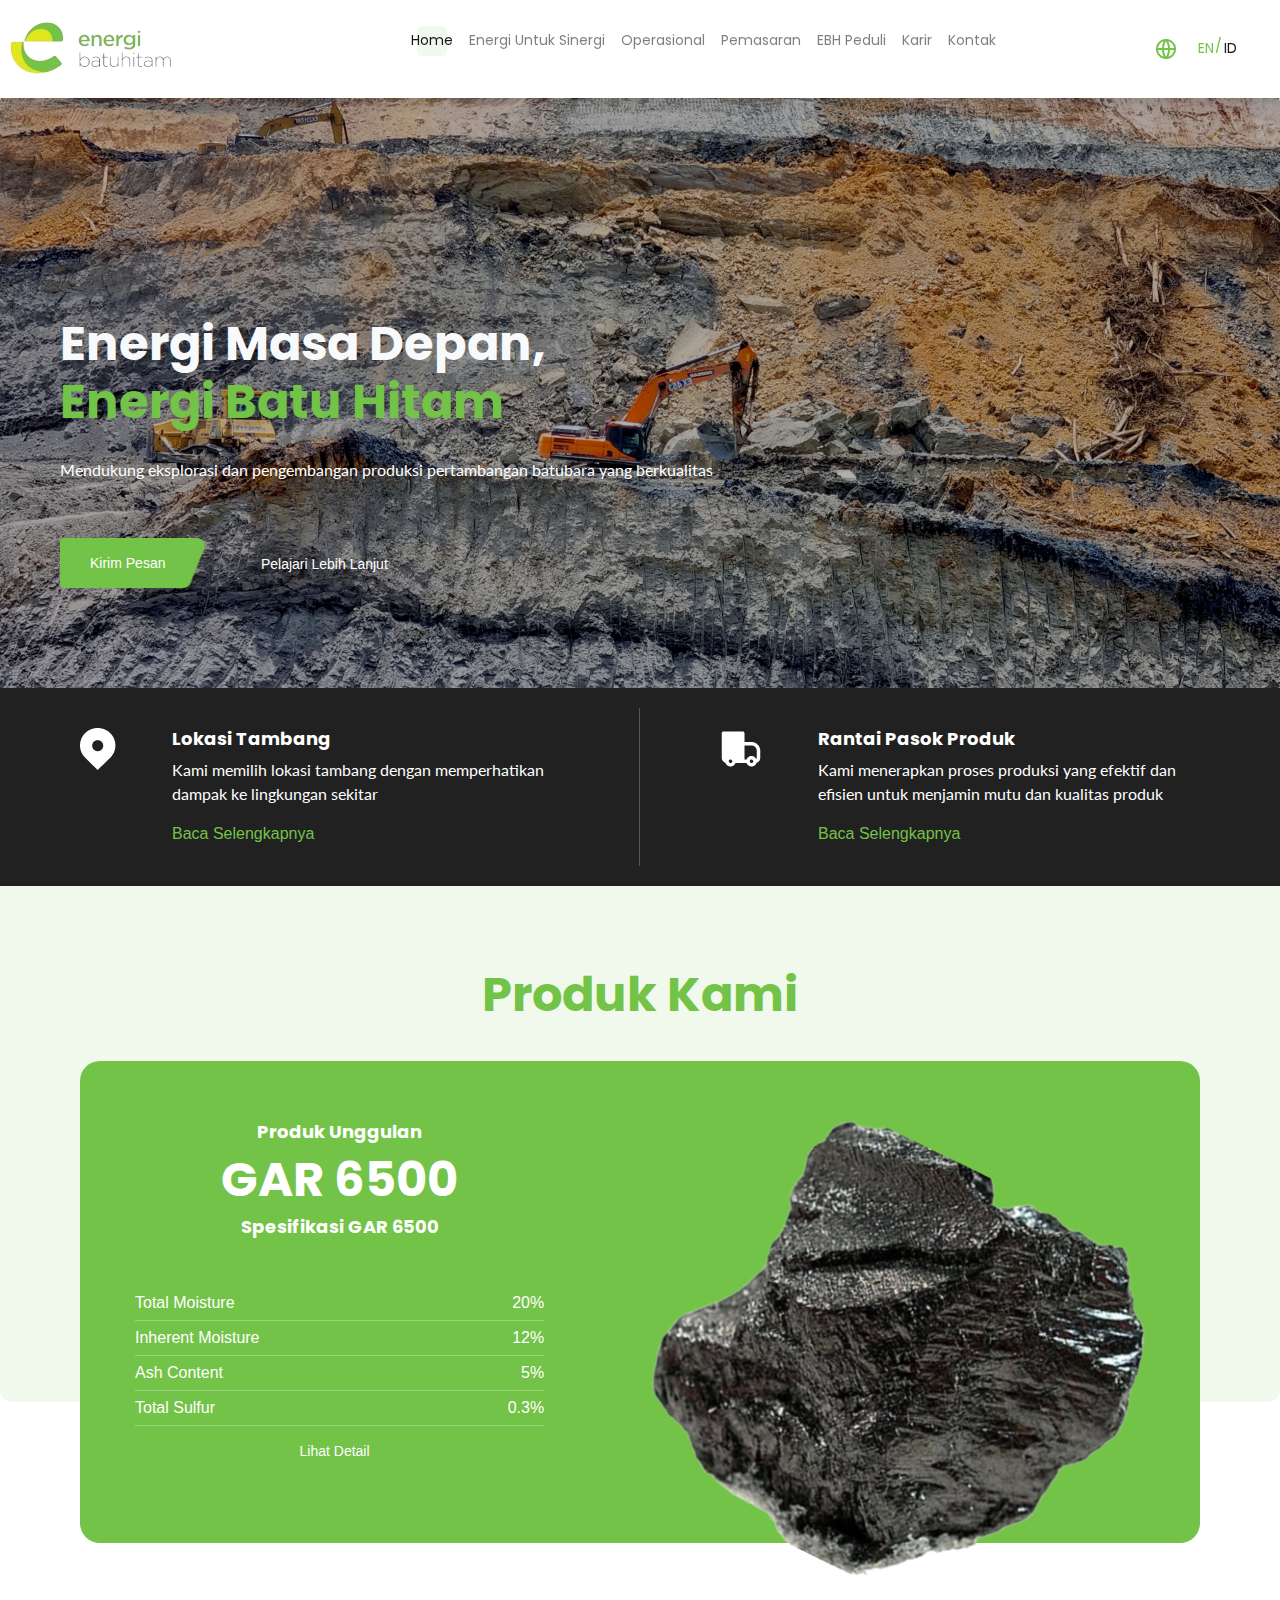
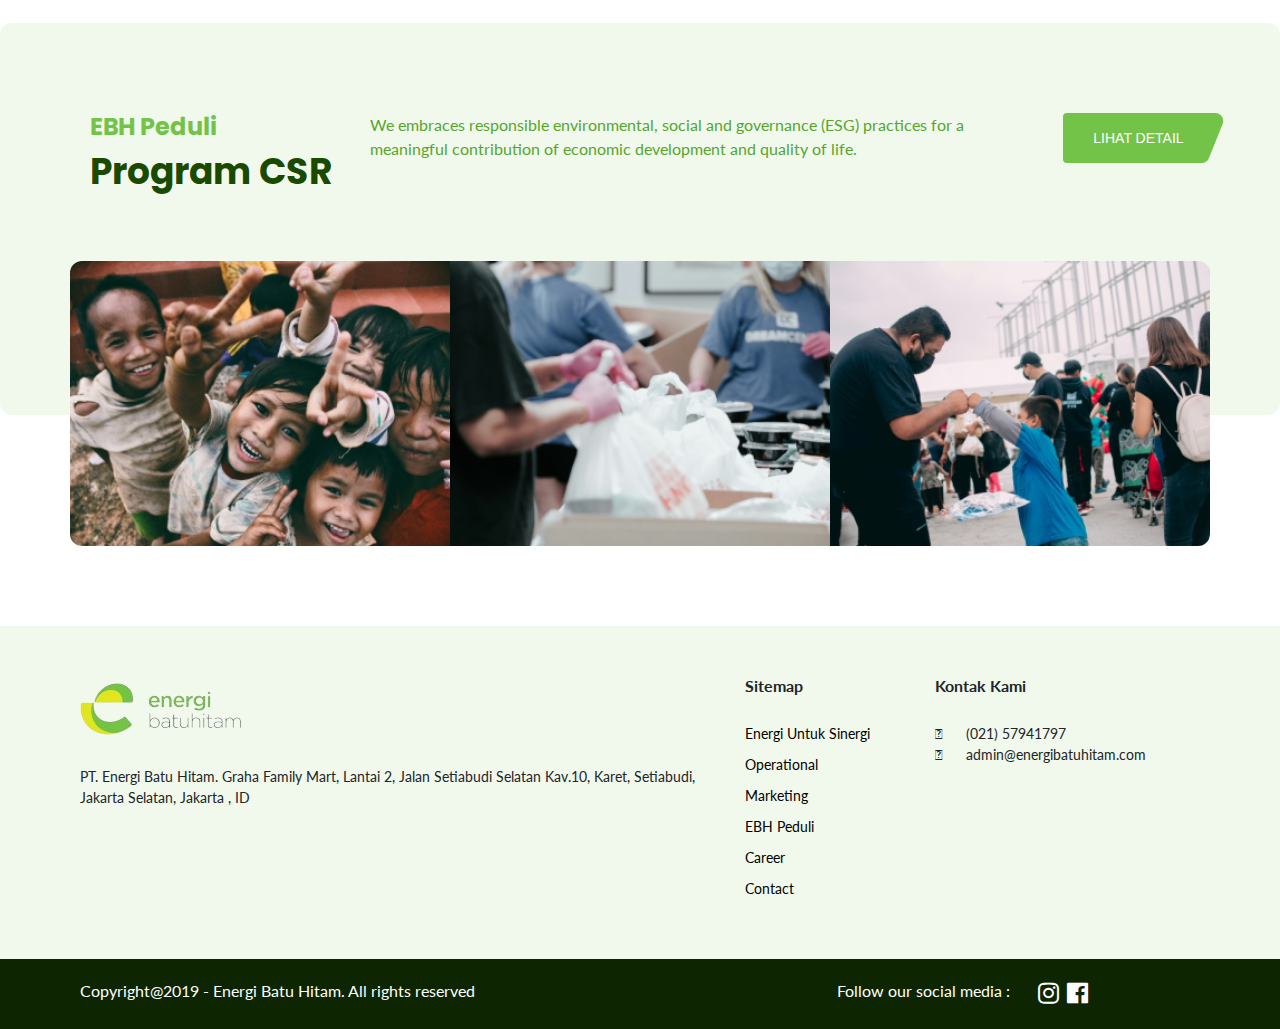
==== commit faebf244: "updates" ====
--- a/index.html
+++ b/index.html
@@ -313,6 +313,7 @@
 
     <script src="asset/js/jquery-1.11.0.min.js"></script>
     <script src="asset/js/owl.carousel.min.js"></script>
+    <script src="asset/js/main.js"></script>
 
 </body>
 
--- a/asset/css/main.css
+++ b/asset/css/main.css
@@ -1060,6 +1060,7 @@
     left: 0;
     z-index: 9999;
     background: #fff;
+    box-shadow: 0 4px 16px rgba(0,0,0,0.15);
 }
 .ebh-menu{
     width: 100%;
@@ -2097,4 +2098,35 @@
         padding: 20px;
         height: auto;
     }
+
+    .collapse.navbar-collapse{
+        display: block;
+    }
+    .ebh-menu{
+        display: block;
+        width: 80%;
+        height: calc(100vh - 72px);
+        position: fixed;
+        top: 72px;
+        left: -80%;
+        z-index: 9999;
+        background: #f4f4f4;
+        border-top: 1px solid #dedede;
+        padding: 20px 0;
+        transition: all ease-out 0.3s;
+        -moz-transition: all ease-out 0.3s;
+        -webkit-transition: all ease-out 0.3s;
+    }
+    .ebh-menu.show{
+        left: 0;
+    }
+    .ebh-menu li{
+        width: 100%;
+        float: left;
+        text-align: left;
+    }
+    .ebh-menu li a.nav-link{
+        padding: 10px 20px;
+    }
+    
 }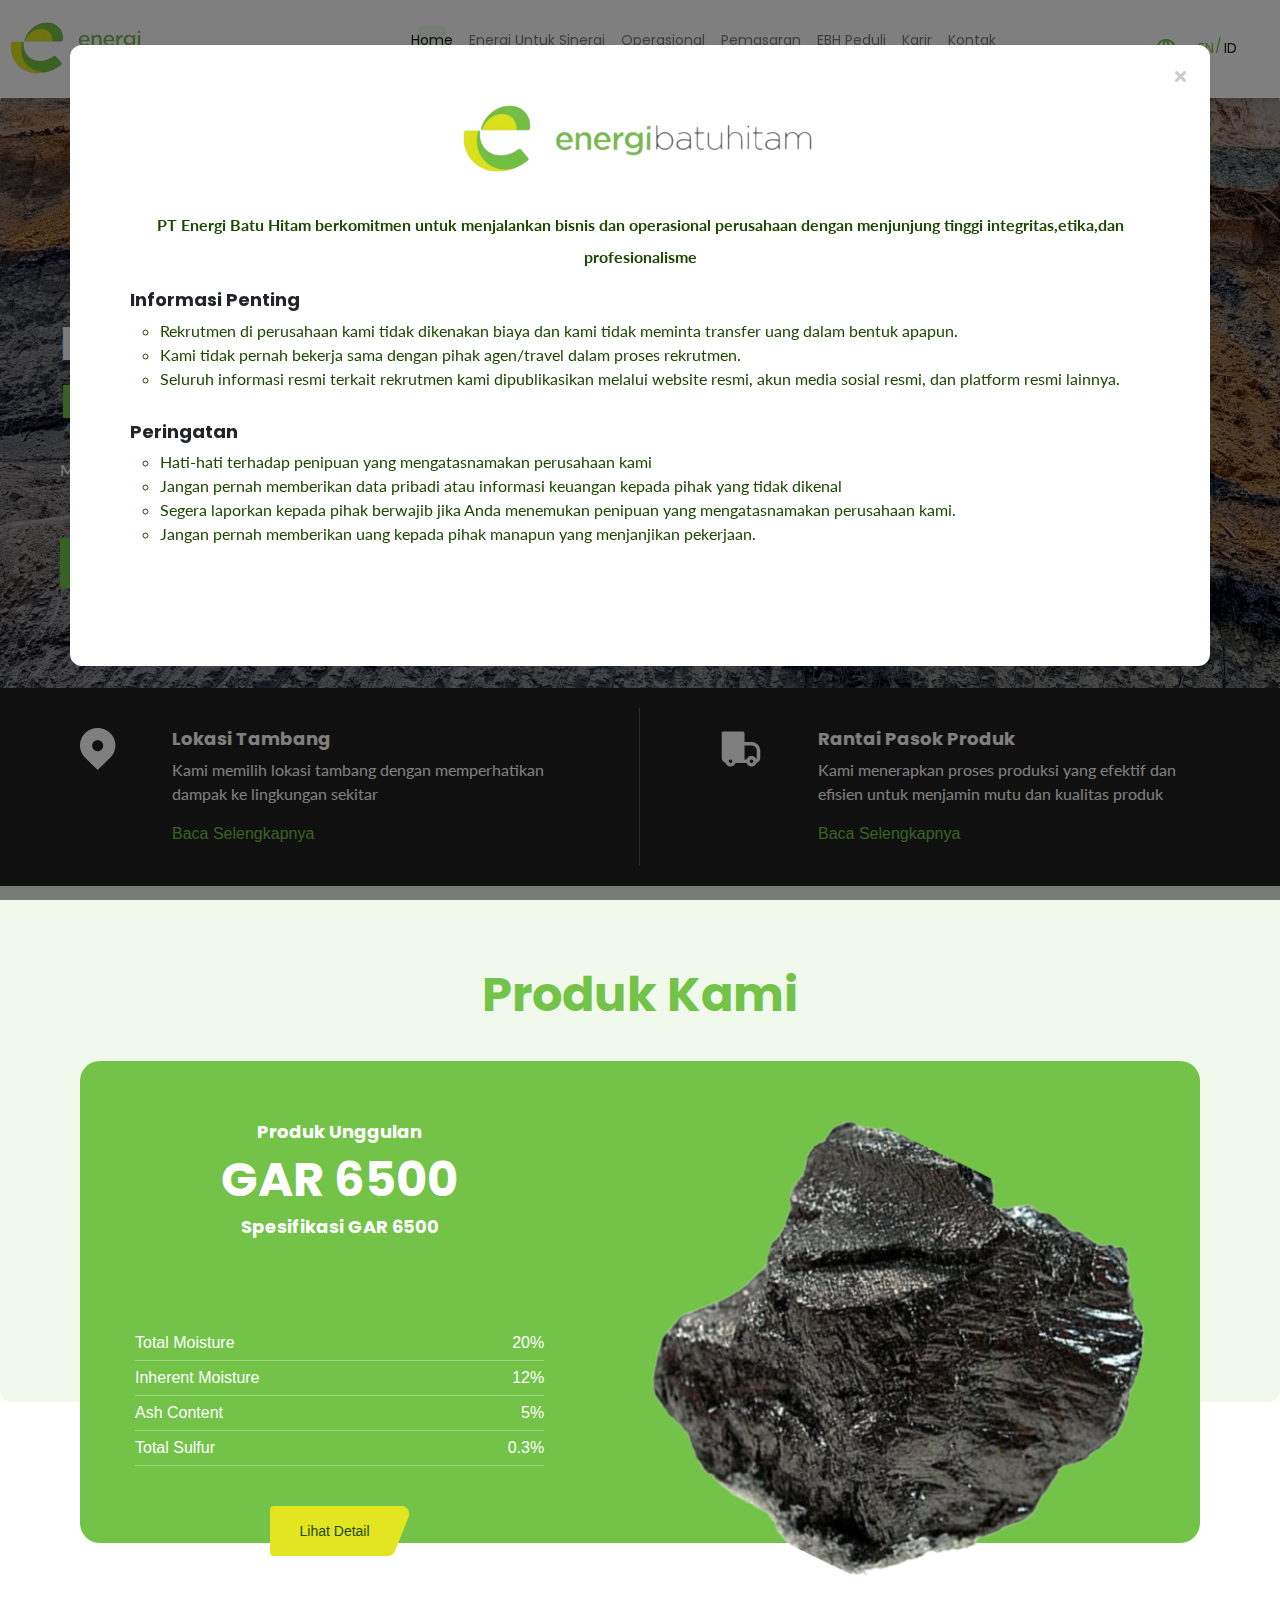
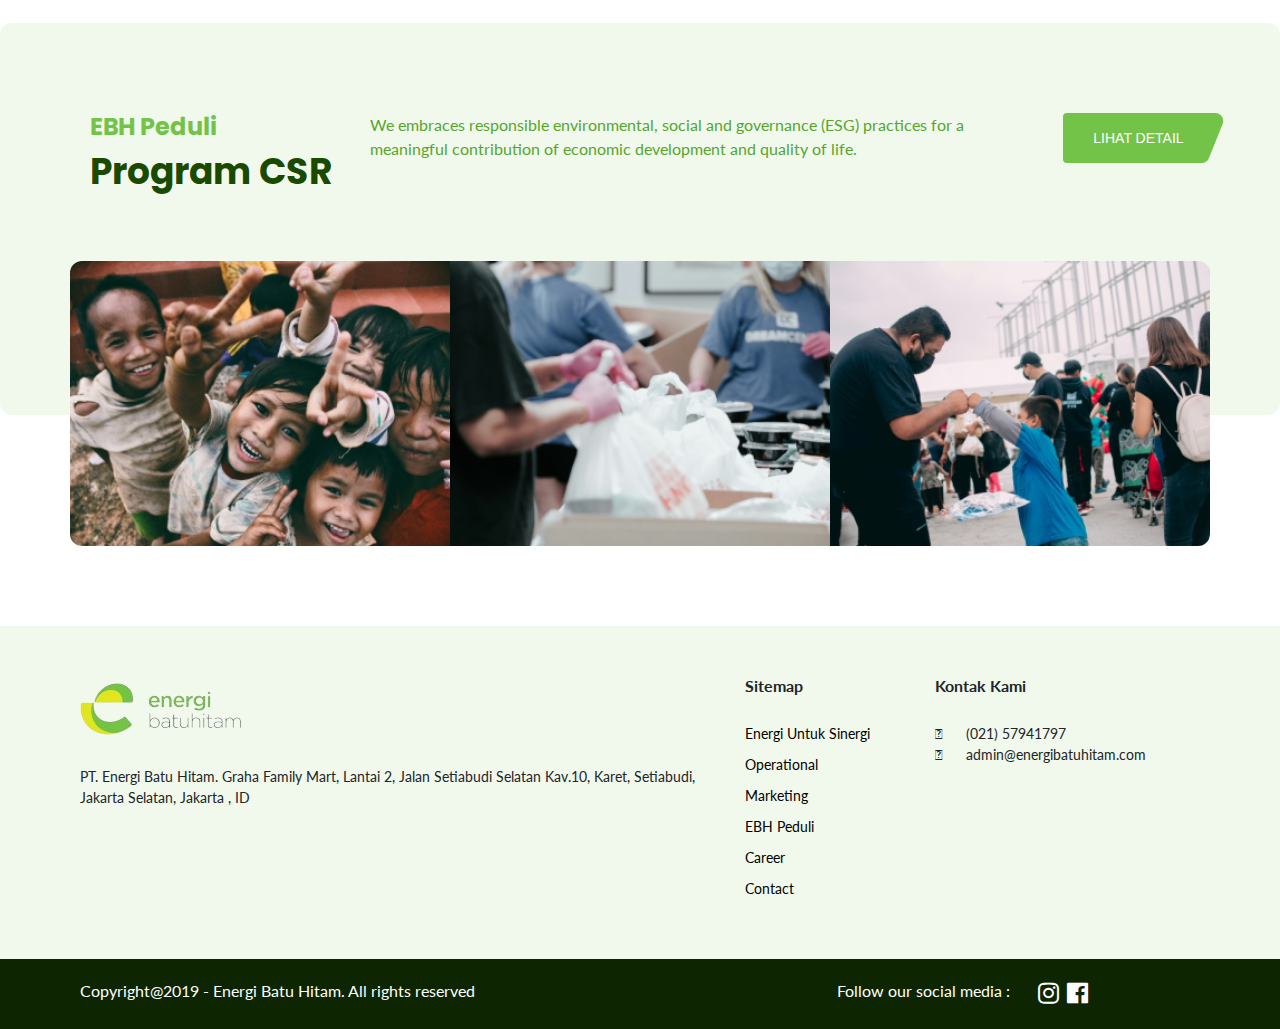
==== commit 53917c51: "updates" ====
--- a/index.html
+++ b/index.html
@@ -147,27 +147,28 @@
                                     <h3>Produk Unggulan</h3>
                                     <h2>GAR 6500</h2>
                                     <h3>Spesifikasi GAR 6500</h3>
-                                    <table class="element-detail">
-                                        <tr>
-                                            <td>Total Moisture</td>
-                                            <td class="text-right">20%</td>
-                                        </tr>
-                                        <tr>
-                                            <td>Inherent Moisture</td>
-                                            <td class="text-right">12%</td>
-                                        </tr>
-                                        <tr>
-                                            <td>Ash Content</td>
-                                            <td class="text-right">5%</td>
-                                        </tr>
-                                        <tr>
-                                            <td>Total Sulfur</td>
-                                            <td class="text-right">0.3%</td>
-                                        </tr>
-                                    </table>
-                                    
+                                    <div class="element-detail">
+                                        <table class="element-detail">
+                                            <tr>
+                                                <td>Total Moisture</td>
+                                                <td class="text-right">20%</td>
+                                            </tr>
+                                            <tr>
+                                                <td>Inherent Moisture</td>
+                                                <td class="text-right">12%</td>
+                                            </tr>
+                                            <tr>
+                                                <td>Ash Content</td>
+                                                <td class="text-right">5%</td>
+                                            </tr>
+                                            <tr>
+                                                <td>Total Sulfur</td>
+                                                <td class="text-right">0.3%</td>
+                                            </tr>
+                                        </table>
+                                    </div>
                                     <div class="col-md-12 d-flex justify-content-center">
-                                        <a href="#" class="btn btn-primary btn-yellow">Lihat Detail</a>
+                                        <a href="#" class="btn btn-primary yellow">Lihat Detail</a>
                                     </div>
                                 </div>
                                 <div class="col-md-1">
@@ -309,12 +310,47 @@
         </div>
     </div>
     <!-- FOOTER END-->
+
+    <!--POPUP-->
+    <div id="pemberitahuan" class="overlay show" data-timer="5000">
+        <div class="popup">
+            <div class="close-bt"><i class="fa fa-times"></i></div>
+            <div class="article">
+                <div class="text-center">
+                    <img class="popup-logo" src="assets/logo-horrizontal.png" alt="">
+                    <p><strong>PT Energi Batu Hitam berkomitmen untuk menjalankan bisnis dan operasional perusahaan dengan menjunjung tinggi integritas,etika,dan profesionalisme</strong></p>
+                </div>
+                <h3>Informasi Penting</h3>
+                <ul>
+                    <li>Rekrutmen di perusahaan kami tidak dikenakan biaya dan kami tidak meminta transfer uang dalam bentuk apapun.</li>
+                    <li>Kami tidak pernah bekerja sama dengan pihak agen/travel dalam proses rekrutmen.</li>
+                    <li>Seluruh informasi resmi terkait rekrutmen kami dipublikasikan melalui website resmi, akun media sosial resmi, dan platform resmi lainnya.</li>
+                </ul>
+                <h3>Peringatan</h3>
+                <ul>
+                    <li>Hati-hati terhadap penipuan yang mengatasnamakan perusahaan kami</li>
+                    <li>Jangan pernah memberikan data pribadi atau informasi keuangan kepada pihak yang tidak dikenal</li>
+                    <li>Segera laporkan kepada pihak berwajib jika Anda menemukan penipuan yang mengatasnamakan perusahaan kami.</li>
+                    <li>Jangan pernah memberikan uang kepada pihak manapun yang menjanjikan pekerjaan.</li>
+                </ul>
+            </div>
+        </div>
+    </div>
+    <!--POPUP END-->
+
     </div>
 
     <script src="asset/js/jquery-1.11.0.min.js"></script>
     <script src="asset/js/owl.carousel.min.js"></script>
     <script src="asset/js/main.js"></script>
 
+    <script>
+        $(document).ready(function(){
+            setTimeout(function(){
+                $("#pemberitahuan").removeClass("show");
+            }, $("#pemberitahuan").attr("data-timer"));
+        });
+    </script>
 </body>
 
 </html>--- a/asset/css/main.css
+++ b/asset/css/main.css
@@ -24,17 +24,17 @@
 }
 */
 
-:root{
-    --ebhgreen: #73C348;
-    --lightgreen: #F1F9ED;
-    --darkgreen: #57A52D;
-    --darkestgreen: #1A4900;
-    --yellow: #E3E520;
-}
-
-.mainsetup{
-    overflow-x: hidden;
-    padding-top: 90px;
+:root {
+  --ebhgreen: #73c348;
+  --lightgreen: #f1f9ed;
+  --darkgreen: #57a52d;
+  --darkestgreen: #1a4900;
+  --yellow: #e3e520;
+}
+
+.mainsetup {
+  overflow-x: hidden;
+  padding-top: 90px;
 }
 
 .master,
@@ -42,2091 +42,2199 @@
 section,
 footer,
 figure,
-h1,h2,h3,h4,h5,h6{
-    width: 100%;
-    float: left;
-    position: relative;
-}
-h1,h2,h3,h4,h5,h6{
-    font-family: "Poppins", sans-serif;
-    font-weight: 700;
-    font-style: normal;
-}
-
-h3{
-    font-size: 18px;
-    font-weight: 700;
-}
-h2{
-    font-size: 36px;
-    font-weight: 700;
-}
-p,li{
-    width: 100%;
-    float: left;
-    font-size: 16px;
-    font-weight: 400;
-    font-family: "Lato", sans-serif;
-    font-weight: 400;
-    font-style: normal;
-}
-a:hover{
-    text-decoration: none;
-}
-ul{
-    list-style: none;
-    padding-left: 0;
-}
-li{
-    font-family: "Lato", sans-serif;
-    font-weight: 400;
-    font-style: normal;
-}
-
-section{
-    padding: 80px 0;
-}
-
-figure{
-    margin-bottom: 0;
-}
-figure img{
-    width: 100%;
-}
-
-@media only screen and (min-width: 1200px){
-    .container.wide{
-        max-width: 1280px;
-    }
-}
-
-.ratio{
-    width: 100%;
-    height: 0;
-    position: relative;
-}
-.ratio-16{
-    padding-top: 56.25%;
-}
-.ratio-1{
-    padding-top: 100%;
-}
-.ratio-75{
-    padding-top: 75%;
-}
-.ratio-135{
-    padding-top: 135%;
+h1,
+h2,
+h3,
+h4,
+h5,
+h6 {
+  width: 100%;
+  float: left;
+  position: relative;
+}
+h1,
+h2,
+h3,
+h4,
+h5,
+h6 {
+  font-family: "Poppins", sans-serif;
+  font-weight: 700;
+  font-style: normal;
+}
+
+h3 {
+  font-size: 18px;
+  font-weight: 700;
+}
+h2 {
+  font-size: 36px;
+  font-weight: 700;
+}
+p,
+li {
+  width: 100%;
+  float: left;
+  font-size: 16px;
+  font-weight: 400;
+  font-family: "Lato", sans-serif;
+  font-weight: 400;
+  font-style: normal;
+}
+a:hover {
+  text-decoration: none;
+}
+ul {
+  list-style: none;
+  padding-left: 0;
+}
+li {
+  font-family: "Lato", sans-serif;
+  font-weight: 400;
+  font-style: normal;
+}
+
+section {
+  padding: 80px 0;
+}
+
+figure {
+  margin-bottom: 0;
+}
+figure img {
+  width: 100%;
+}
+
+@media only screen and (min-width: 1200px) {
+  .container.wide {
+    max-width: 1280px;
+  }
+}
+
+.ratio {
+  width: 100%;
+  height: 0;
+  position: relative;
+}
+.ratio-16 {
+  padding-top: 56.25%;
+}
+.ratio-1 {
+  padding-top: 100%;
+}
+.ratio-75 {
+  padding-top: 75%;
+}
+.ratio-135 {
+  padding-top: 135%;
 }
 .ratio img,
-.ratio iframe{
-    position: absolute;
-    top: 0;
-    left: 0;
-    width: 100%;
-    height: 100%;
-    object-fit: cover;
-}
-
-.btn{
-    min-width: 120px;
-    padding: 15px 40px 15px 30px;
-    font-size: 14px;
-    height: 50px;
-}
-.btn-primary{
-    background: url(../images/bank/button-bg.png) no-repeat right center;
-    color: #fff;
-    border: none;
-}
-.btn-primary:hover{
-    background-color: rgba(0,0,0,0);
-}
-.btn-secondary{
-    background: none;
-    border: 2px solid #026B33;
-    color: #026B33;
-}
-.navbar{
-    width: 100%;
-    float: left;
+.ratio iframe {
+  position: absolute;
+  top: 0;
+  left: 0;
+  width: 100%;
+  height: 100%;
+  object-fit: cover;
+}
+
+.btn {
+  min-width: 120px;
+  padding: 15px 40px 15px 30px;
+  font-size: 14px;
+  height: 50px;
+}
+.btn-primary {
+  background: url(../images/bank/button-bg.png) no-repeat right center;
+  color: #fff;
+  border: none;
+}
+.btn-primary:hover {
+  background-color: rgba(0, 0, 0, 0);
+}
+.btn-primary.yellow {
+  background: url(../images/bank/yellow-button-bg.png) no-repeat right center;
+  border: none;
+  color: var(--darkestgreen);
+}
+.btn-secondary {
+  background: none;
+  border: 2px solid var(--darkestgreen);
+  color: var(--darkestgreen);
+}
+.navbar {
+  width: 100%;
+  float: left;
 }
 .navbar-nav ul {
-    text-align: center;
+  text-align: center;
 }
 .navbar-nav li {
-    display: block;
-    float: left;
-}
-.navbar .container-fluid{
-    padding: 0;
-    margin-bottom: 7px;
-}
-.navbar-collapse{
-    padding-left: 80px;
-}
-.navbar-nav li a{
-    font-weight: 400;
-    color: #000000;
-}
-section.hero{
-    padding: 0;
-}
-section.hero-caption{
-    padding: 0;
-}
-.hero .container    {
-    padding-top: 225px;
-    height: 598px;
-    background-repeat: no-repeat;
-    position: relative;
-}
-.hero img{
-    width: 100%;
-    height: 100%;
-    object-fit: cover;
-    position: absolute;
-    top: 0;
-    left: 0;
-    border-radius: 12px 12px 0 0;
-}
-.hero .row{
-    padding-left: 50px;
-}
-.hero h1{
-   font-weight: 700;
-   font-size: 48px; 
-}
-.hero h1 span{
-   color: #73C348;
-}
-.hero .sub-hero-text{ 
-    padding-top: 20px;
-    color: #fff;
-}
-.hero .btn-hero{
-    padding-top: 40px;
-}
-.hero button{
-    background-color: #73C348;
-    color: #fff;
-    padding-left: 25px;
-    padding-right: 30px;
-    
-}
-.hero button:hover{
-    background-color: #2c6e09;
-    color: #fff;
-    transition: 0.7s;
-}
-.hero a{
-    color: #fff;
-    text-decoration: none;
-    margin-left: 20px;
-}
-.hero a:first-child{
-    margin-left: 0;
-}
-.hero a:hover{
-    color: #73C348;
-    text-decoration: none;
-    transition: 0.7s;
+  display: block;
+  float: left;
+}
+.navbar .container-fluid {
+  padding: 0;
+  margin-bottom: 7px;
+}
+.navbar-collapse {
+  padding-left: 80px;
+}
+.navbar-nav li a {
+  font-weight: 400;
+  color: #000000;
+}
+section.hero {
+  padding: 0;
+}
+section.hero-caption {
+  padding: 0;
+}
+.hero .container {
+  padding-top: 225px;
+  height: 598px;
+  background-repeat: no-repeat;
+  position: relative;
+}
+.hero img {
+  width: 100%;
+  height: 100%;
+  object-fit: cover;
+  position: absolute;
+  top: 0;
+  left: 0;
+  border-radius: 12px 12px 0 0;
+}
+.hero .row {
+  padding-left: 50px;
+}
+.hero h1 {
+  font-weight: 700;
+  font-size: 48px;
+}
+.hero h1 span {
+  color: #73c348;
+}
+.hero .sub-hero-text {
+  padding-top: 20px;
+  color: #fff;
+}
+.hero .btn-hero {
+  padding-top: 40px;
+}
+.hero button {
+  background-color: #73c348;
+  color: #fff;
+  padding-left: 25px;
+  padding-right: 30px;
+}
+.hero button:hover {
+  background-color: #2c6e09;
+  color: #fff;
+  transition: 0.7s;
+}
+.hero a {
+  color: #fff;
+  text-decoration: none;
+  margin-left: 20px;
+}
+.hero a:first-child {
+  margin-left: 0;
+}
+.hero a:hover {
+  color: #73c348;
+  text-decoration: none;
+  transition: 0.7s;
 }
 .lato-regular {
   font-family: "Lato", sans-serif;
   font-weight: 400;
   font-style: light;
 }
-.hero p{
-    font-size: 16px;
-}
-.hero-caption .card-1{
-    border-right: 1px solid rgba(255,255,255,0.25);
+.hero p {
+  font-size: 16px;
+}
+.hero-caption .card-1 {
+  border-right: 1px solid rgba(255, 255, 255, 0.25);
+  margin-top: 20px;
+  margin-bottom: 20px;
+}
+.hero-caption .card-2 {
+  margin-top: 20px;
+  margin-bottom: 20px;
+}
+.hero-caption .desc-sec {
+  background-color: #212121;
+  padding-left: 0;
+  padding-top: 0;
+}
+.hero-caption .desc-sec .col-md-6 {
+  padding: 20px;
+  padding-left: 80px;
+  padding-right: 80px;
+}
+.hero-caption .desc-sec .col-md-6 h3 {
+  color: #fff;
+  font-size: 18px;
+  font-weight: 700;
+}
+.hero-caption .desc-sec .col-md-6 p {
+  color: #fff;
+}
+.hero-caption .desc-sec .col-md-6 a {
+  color: #73c348;
+}
+.hero-caption .desc-sec .col-md-6 img {
+  padding-right: 40px;
+}
+.btn-hero button {
+  background-image: url(../images/bank/btn-asset.png);
+}
+.product-home {
+  padding-top: 80px;
+  padding-bottom: 80px;
+}
+.product-home::before {
+  content: "";
+  width: 100%;
+  max-width: 1280px;
+  height: 70%;
+  position: absolute;
+  top: 0;
+  left: 50%;
+  transform: translateX(-50%);
+  -moz-transform: translateX(-50%);
+  -webkit-transform: translateX(-50%);
+  background-color: var(--lightgreen);
+  border-radius: 0 0 12px 12px;
+  -moz-border-radius: 0 0 12px 12px;
+  -webkit-border-radius: 0 0 12px 12px;
+}
+.product-home h1 {
+  font-weight: 700;
+  font-size: 48px;
+  color: #73c348;
+  text-align: center;
+  margin-bottom: 40px;
+}
+.product-home .row .product {
+  padding: 60px;
+  border-radius: 20px;
+  background-color: #73c348;
+  height: 482px;
+}
+.product-home .row button {
+  justify-content: center;
+  background-color: #e3e520;
+  color: #1a4900;
+  margin-top: 30px;
+  font-weight: 700;
+}
+.product-home h3,
+.product-home h2 {
+  color: #fff;
+  text-align: center;
+}
+.product-home .element-detail {
+  margin-top: 40px;
+  width: 100%;
+  float: left;
+  margin-bottom: 20px;
+}
+.product-home .element-detail p {
+  color: #fff;
+}
+.product-home .element-detail .col-md-12 {
+  border-bottom: 1px solid rgba(255, 255, 255, 0.3);
+}
+.product-home .element-detail .col-md-12 p {
+  padding: 0;
+  margin: 5px;
+}
+.product-home .col-md-8 img {
+  position: absolute;
+  margin-top: -10px;
+  width: 200%;
+  z-index: 0;
+}
+.ebh-care::before {
+  content: "";
+  width: 100%;
+  max-width: 1280px;
+  height: 65%;
+  position: absolute;
+  top: 0;
+  left: 50%;
+  transform: translateX(-50%);
+  -moz-transform: translateX(-50%);
+  -webkit-transform: translateX(-50%);
+  background: var(--lightgreen);
+  border-radius: 12px;
+  -moz-border-radius: 12px;
+  -webkit-border-radius: 12px;
+}
+.ebh-care p {
+  color: var(--darkgreen);
+}
+.ebh-care button {
+  background-color: #73c348;
+  color: #fff;
+  padding-left: 25px;
+  padding-right: 30px;
+  font-weight: 700;
+}
+.ebh-care button:hover {
+  background-color: #2c6e09;
+  color: #fff;
+  transition: 0.7s;
+  font-weight: 700;
+}
+.job-vacancy {
+  margin-bottom: 80px;
+}
+.job-vacancy::before {
+  content: "";
+  width: 100%;
+  max-width: 1280px;
+  height: 100%;
+  background: var(--lightgreen);
+  position: absolute;
+  top: 0;
+  left: 50%;
+  transform: translateX(-50%);
+  -moz-transform: translateX(-50%);
+  -webkit-transform: translateX(-50%);
+  z-index: -1;
+  border-radius: 0 0 12px 12px;
+  -moz-border-radius: 0 0 12px 12px;
+  -webkit-border-radius: 0 0 12px 12px;
+}
+.job-vacancy p {
+  color: var(--darkgreen);
+}
+.job-vacancy button {
+  background-color: #73c348;
+  color: #fff;
+  padding-left: 25px;
+  padding-right: 30px;
+  font-weight: 700;
+}
+.job-vacancy button:hover {
+  background-color: #2c6e09;
+  color: #fff;
+  transition: 0.7s;
+  font-weight: 700;
+}
+.op-k3 button {
+  background-color: #73c348;
+  color: #fff;
+  padding-left: 25px;
+  padding-right: 30px;
+  font-weight: 700;
+}
+.op-k3 button:hover {
+  background-color: #2c6e09;
+  color: #fff;
+  transition: 0.7s;
+  font-weight: 700;
+}
+.ebh-care .col-md-12 {
+  margin-top: 10px;
+  margin-bottom: 30px;
+}
+
+.ebh-care .col-md-2 {
+  margin-left: 40px;
+}
+.care-card {
+  margin-top: 50px;
+}
+.ebh-care .col-md-4 {
+  width: 32%;
+}
+.ebh-care .card-1,
+.card-2,
+.card-3 {
+  padding: 0;
+  height: 100%;
+}
+
+.ebh-care .card {
+  position: relative;
+  overflow: hidden;
+}
+
+.ebh-care .card .img-fluid {
+  width: 100%;
+  height: auto;
+  display: block;
+  transition: transform 0.3s ease;
+}
+
+.ebh-care .card .overlay {
+  position: absolute;
+  top: 0;
+  left: 0;
+  width: 100%;
+  height: 100%;
+  background-color: rgba(0, 128, 0, 0.5); /* Warna hijau transparan */
+  display: flex;
+  justify-content: center;
+  align-items: center;
+  opacity: 0;
+  transition: opacity 0.3s ease;
+}
+
+.ebh-care .card:hover .img-fluid {
+  transform: scale(1.1);
+}
+
+.ebh-care .card:hover .overlay {
+  opacity: 1;
+}
+
+.ebh-care .overlay-text {
+  color: white;
+  font-size: 24px;
+  font-weight: bold;
+  text-align: center;
+}
+
+.footer-section {
+  background-color: var(--lightgreen);
+  padding: 50px 0;
+  width: 100%;
+  float: left;
+}
+.footer-section .row .footer-sec1 p {
+  margin-top: 30px;
+  font-size: 14px;
+  font-weight: 400;
+  font-family: "Lato", sans-serif;
+}
+.foot-title {
+  width: 100%;
+  float: left;
+  margin-bottom: 20px;
+}
+.footer-section .sitemap a {
+  text-decoration: none;
+  font-size: 14px;
+  font-weight: 400;
+  font-family: "Lato", sans-serif;
+  color: #000000;
+  margin-bottom: 10px;
+  width: 100%;
+  float: left;
+}
+.footer-section h4 {
+  font-size: 16px;
+  font-weight: 700;
+  font-family: "Lato", sans-serif;
+}
+.footer-section .footer-sec3 p {
+  font-size: 14px;
+  font-weight: 400;
+  font-family: "Lato", sans-serif;
+  margin-bottom: 0;
+}
+.footer-copyright {
+  padding: 10px;
+  background-color: #0d2500;
+  width: 100%;
+  float: left;
+}
+.footer-copyright p {
+  padding-top: 10px;
+  color: #fff;
+}
+.footer-copyright .col-md-4 p {
+  color: #fff;
+  text-align: end;
+  padding-top: 10px;
+}
+.footer-copyright a {
+  color: #fff;
+  font-size: 24px;
+  text-decoration: none;
+}
+
+.footer-copyright a:hover {
+  color: #e3e520;
+}
+.fa-solid,
+.fas {
+  margin-right: 20px;
+}
+
+.section-title {
+  width: 100%;
+  float: left;
+  margin-bottom: 30px;
+}
+.section-title h2 {
+  font-weight: 700;
+  font-size: 48px;
+  color: var(--ebhgreen);
+}
+.section-title h3 {
+  font-weight: 700;
+  font-size: 36px;
+  color: var(--darkestgreen);
+}
+.section-title h4 {
+  font-weight: 700;
+  font-size: 24px;
+  color: var(--ebhgreen);
+}
+.section-title p {
+  font-size: 16px;
+  color: var(--darkestgreen);
+}
+.ebh-card-group .col-md-4 {
+  padding-left: 0;
+  padding-right: 0;
+}
+.ebh-care-card {
+  position: relative;
+  overflow: hidden;
+  width: 100%;
+}
+.ebh-card-group .col-md-4:first-child .ebh-care-card {
+  border-radius: 12px 0 0 12px;
+  -moz-border-radius: 12px 0 0 12px;
+  -webkit-border-radius: 12px 0 0 12px;
+}
+.ebh-card-group .col-md-4:last-child .ebh-care-card {
+  border-radius: 0 12px 12px 0;
+  -moz-border-radius: 0 12px 12px 0;
+  -webkit-border-radius: 0 12px 12px 0;
+}
+.ebh-care-card .overlay {
+  position: absolute;
+  z-index: 2;
+  background: rgba(115, 195, 72, 0.7);
+  width: 100%;
+  height: 100%;
+  transition: all ease-out 0.3s;
+  -moz-transition: all ease-out 0.3s;
+  -webkit-transition: all ease-out 0.3s;
+  opacity: 0;
+}
+.ebh-care-card:hover .overlay {
+  opacity: 1;
+}
+.ebh-care-card .overlay h3 {
+  width: 100%;
+  padding: 40px;
+  text-align: center;
+  position: absolute;
+  top: 50%;
+  left: 50%;
+  transform: translate(-50%, -50%);
+  -moz-transform: translate(-50%, -50%);
+  -webkit-transform: translate(-50%, -50%);
+  margin-bottom: 0;
+}
+.ebh-care-card .overlay h3 a {
+  display: inline-block;
+  color: #fff;
+  font-size: 24px;
+  font-weight: 700;
+  font-family: "Poppins", sans-serif;
+}
+.ebh-care-card .overlay h3 a:hover {
+  text-decoration: none;
+}
+.hero-about {
+  width: 100%;
+  float: left;
+}
+.hero-about .container {
+  padding-top: 150px;
+  width: 100%;
+  height: 360px;
+  background-image: url(../images/bank/banner5.png);
+  background-repeat: no-repeat;
+}
+.hero-about .row {
+  padding-left: 50px;
+}
+.hero-about h1 {
+  font-weight: 700;
+  font-size: 48px;
+}
+.hero-about h1 span {
+  color: #73c348;
+}
+.hero-about .sub-hero-text {
+  padding-top: 20px;
+  color: #fff;
+}
+.hero-career .container {
+  margin-top: 95px;
+  padding-top: 100px;
+  width: 100%;
+  height: 360px;
+  background-image: url(../images/bank/banner10.png);
+  background-repeat: no-repeat;
+}
+.hero-career .row {
+  padding-left: 50px;
+}
+.hero-career h1 {
+  font-weight: 700;
+  font-size: 48px;
+}
+.hero-career h1 {
+  color: var(--ebhgreen);
+}
+.hero-career .sub-hero-text {
+  padding-top: 20px;
+  color: #fff;
+}
+.visimisi {
+  padding-bottom: 0;
+}
+.visimisi::before {
+  width: 100%;
+  max-width: 1280px;
+  height: 130%;
+  content: "";
+  background: var(--lightgreen);
+  border-radius: 12px;
+  -moz-border-radius: 12px;
+  -webkit-border-radius: 12px;
+  position: absolute;
+  top: 47%;
+  left: 50%;
+  transform: translateX(-50%);
+  -moz-transform: translateX(-50%);
+  -webkit-transform: translateX(-50%);
+}
+.visimisi .section-title {
+  margin-bottom: 20px;
+}
+.article {
+  width: 100%;
+  float: left;
+  margin-bottom: 30px;
+}
+.article p,
+.article li,
+.visimisi li {
+  color: var(--darkestgreen);
+}
+.article ul {
+  padding-left: 30px;
+  list-style: circle;
+}
+.article table {
+  width: 100%;
+  float: left;
+  margin: 10px 0;
+}
+.article table th {
+  background: rgba(0, 0, 0, 0.5);
+  color: #fff;
+  padding: 5px 20px;
+}
+.article table td {
+  padding: 5px 20px;
+  border-bottom: 1px solid rgba(0, 0, 0, 0.1);
+}
+.article h1 {
+  font-size: 24px;
+}
+.article h2 {
+  font-size: 20px;
+}
+.article h3 {
+  font-size: 18px;
+}
+.article h4 {
+  font-size: 17px;
+}
+.article h5 {
+  font-size: 16px;
+}
+.article h6 {
+  font-size: 15px;
+}
+
+.visimisi .section-title ul li {
+  padding-left: 100px;
+}
+.article .article-title {
+  font-size: 24px;
+  color: var(--darkestgreen);
+  opacity: 0.8;
+}
+.article .meta-info {
+  width: 100%;
+  float: left;
+  margin-bottom: 20px;
+}
+.article .meta-info div {
+  color: var(--darkestgreen);
+  opacity: 0.7;
+}
+.article p {
+  line-height: 200%;
+}
+
+.section-text-card {
+  width: 100%;
+  float: left;
+  padding: 20px;
+  height: 400px;
+  position: relative;
+  background: var(--ebhgreen);
+}
+.corevalue .row .col-one-fifth:first-child .section-text-card {
+  border-radius: 12px 0 0 12px;
+  -moz-border-radius: 12px 0 0 12px;
+  -webkit-border-radius: 12px 0 0 12px;
+}
+.corevalue .row .col-one-fifth:last-child .section-text-card {
+  border-radius: 0 12px 12px 0;
+  -moz-border-radius: 0 12px 12px 0;
+  -webkit-border-radius: 0 12px 12px 0;
+}
+.corevalue .row .col-one-fifth:nth-child(even) .section-text-card {
+  background: var(--darkgreen);
+}
+.corevalue .section-title h3 {
+  text-align: center;
+}
+.section-text-card h1 {
+  color: #fff;
+  font-size: 96px;
+}
+.section-text-card .bottom-text {
+  width: 100%;
+  position: absolute;
+  left: 0;
+  top: 70%;
+  padding: 20px;
+  z-index: 2;
+}
+.section-text-card h4 {
+  color: #fff;
+  font-size: 16px;
+}
+.section-text-card p {
+  color: #fff;
+  font-size: 14px;
+}
+
+.section-text-card .img-overlay {
+  position: absolute;
+  top: 0;
+  left: 0;
+  opacity: 0;
+  width: 100%;
+  height: 100%;
+  object-fit: cover;
+  z-index: 0;
+  transition: all ease-out 0.3s;
+}
+.section-text-card:hover .img-overlay {
+  opacity: 0.2;
+}
+
+.principle {
+  padding-bottom: 0;
+}
+.principle .section-title h3 {
+  text-align: center;
+}
+.principle .section-title h2 button {
+  font-weight: 700;
+  font-size: 14px;
+  color: var(--darkestgreen);
+}
+.principle .section-title p {
+  text-align: justify;
+  padding-top: 20px;
+  padding-left: 30px;
+  padding-right: 30px;
+}
+.operational .section-title h3 {
+  text-align: center;
+}
+.operational .operational-loc {
+  padding-top: 20px;
+  padding-bottom: 20px;
+}
+.rantaipasok h3 {
+  text-align: center;
+}
+.k3-card-group .col-md-4 {
+  padding-left: 0;
+  padding-right: 0;
+}
+.k3-card {
+  position: relative;
+  overflow: hidden;
+  width: 100%;
+}
+.k3-card-group .col-md-4:first-child .k3-care-card {
+  border-radius: 12px 0 0 12px;
+  -moz-border-radius: 12px 0 0 12px;
+  -webkit-border-radius: 12px 0 0 12px;
+}
+.k3-card-group .col-md-4:last-child .k3-care-card {
+  border-radius: 0 12px 12px 0;
+  -moz-border-radius: 0 12px 12px 0;
+  -webkit-border-radius: 0 12px 12px 0;
+}
+.k3-card .overlay {
+  position: absolute;
+  z-index: 2;
+  background: rgba(115, 195, 72, 0.7);
+  width: 100%;
+  height: 100%;
+  transition: all ease-out 0.3s;
+  -moz-transition: all ease-out 0.3s;
+  -webkit-transition: all ease-out 0.3s;
+  opacity: 0;
+}
+.k3-card:hover .overlay {
+  opacity: 1;
+}
+.k3-card .overlay h3 {
+  width: 100%;
+  padding: 40px;
+  text-align: center;
+  position: absolute;
+  top: 50%;
+  left: 50%;
+  transform: translate(-50%, -50%);
+  -moz-transform: translate(-50%, -50%);
+  -webkit-transform: translate(-50%, -50%);
+  margin-bottom: 0;
+}
+.k3-card .overlay h3 a {
+  display: inline-block;
+  color: #fff;
+  font-size: 24px;
+  font-weight: 700;
+  font-family: "Poppins", sans-serif;
+}
+.k3-card .overlay h3 a:hover {
+  text-decoration: none;
+}
+.k3 h3 {
+  text-align: center;
+}
+.k3-detail .section-title h3 {
+  padding-top: 50px;
+  text-align: center;
+  padding-bottom: 30px;
+}
+.k3-detail .section-title p {
+  padding-left: 150px;
+  padding-right: 150px;
+  text-align: justify;
+}
+.environtment .section-title h3 {
+  text-align: center;
+}
+.env-group .section-title p {
+  text-align: justify;
+}
+.card-lingkungan {
+  padding-top: 80px;
+}
+.card-lingkungan img {
+  width: 100%;
+}
+.card-lingkungan .section-title p {
+  text-align: center;
+  padding-top: 10px;
+}
+.ebhpeduli .section-title h3 {
+  padding-top: 50px;
+  text-align: center;
+  padding-bottom: 30px;
+}
+.ebhpeduli .section-title p {
+  padding-left: 150px;
+  padding-right: 150px;
+  text-align: justify;
+}
+.galeri::before {
+  content: "";
+  width: 100%;
+  max-width: 1280px;
+  height: 262px;
+  background: var(--lightgreen);
+  border-radius: 12px;
+  -moz-border-radius: 12px;
+  -webkit-border-radius: 12px;
+  position: absolute;
+  top: 0;
+  left: 50%;
+  transform: translateX(-50%);
+  -moz-transform: translateX(-50%);
+  -webkit-transform: translateX(-50%);
+}
+.galeri .section-title h3 {
+  text-align: center;
+}
+.card-galeri {
+  padding-top: 10px;
+}
+.card-galeri img {
+  width: 100%;
+}
+.card-galeri .section-title p {
+  text-align: center;
+  padding-top: 10px;
+}
+.galeri-careDetail {
+  padding-top: 0;
+}
+.galeri-careDetail .section-title h3 {
+  text-align: start;
+}
+.galeri-careDetail .card-galeri {
+  padding-top: 10px;
+}
+.galeri-careDetail .card-galeri img {
+  width: 100%;
+}
+.galeri-careDetail .card-galeri .section-title p {
+  text-align: center;
+  padding-top: 10px;
+}
+.care-detail .care-group .section-title p {
+  text-align: justify;
+}
+.contact {
+  padding-bottom: 0;
+}
+.contact .form-contact input {
+  margin-top: 20px;
+  height: 56px;
+  border: none;
+  background: var(--lightgreen);
+  border-bottom: 1px solid var(--ebhgreen);
+  border-radius: 0;
+  font-size: 14px;
+}
+.contact .company-info {
+  width: 100%;
+  float: left;
+  background: url(../images/company-info-bg.jpg) no-repeat center;
+  background-size: cover;
+  padding: 40px;
+  border-radius: 20px;
+  margin-bottom: 60px;
+  min-height: 400px;
+}
+.company-info::before {
+  content: "";
+  width: 100%;
+  height: 470px;
+  background: var(--lightgreen);
+  position: absolute;
+  bottom: 60px;
+  left: -60%;
+  z-index: -1;
+  border-radius: 0 12px 0 0;
+  -moz-border-radius: 0 12px 0 0;
+  -webkit-border-radius: 0 12px 0 0;
+}
+.company-info .section-title h3 {
+  color: #fff;
+}
+.company-info .article {
+  margin-bottom: 0;
+}
+.company-info .article p {
+  color: rgba(255, 255, 255, 0.8);
+}
+.map {
+  position: relative;
+}
+.map::before {
+  content: "";
+  width: 100vw;
+  height: 50%;
+  background: var(--lightgreen);
+  position: absolute;
+  z-index: -1;
+  bottom: 0;
+  left: 50%;
+  transform: translateX(-50%);
+  -moz-transform: translateX(-50%);
+  -webkit-transform: translateX(-50%);
+}
+
+nav.navbar {
+  padding: 10px 0;
+  position: fixed;
+  top: 0;
+  left: 0;
+  z-index: 9999;
+  background: #fff;
+  box-shadow: 0 4px 16px rgba(0, 0, 0, 0.15);
+}
+.ebh-menu {
+  width: 100%;
+  float: left;
+  text-align: center;
+  margin-bottom: 0;
+}
+.ebh-menu li {
+  display: inline-block;
+  width: auto;
+  float: none;
+}
+.ebh-menu li a {
+  display: block;
+  padding: 20px 10px;
+  color: var(--darkestgreen);
+  position: relative;
+  font-family: "Poppins", sans-serif;
+  font-size: 14px;
+  z-index: 2;
+}
+.ebh-menu li a::before {
+  content: "";
+  width: 30px;
+  height: 30px;
+  border-radius: 6px;
+  -moz-border-radius: 6px;
+  -webkit-border-radius: 6px;
+  background: var(--lightgreen);
+  position: absolute;
+  top: 50%;
+  left: 50%;
+  transform: translate(-50%, -50%);
+  -moz-transform: translate(-50%, -50%);
+  -webkit-transform: translate(-50%, -50%);
+  z-index: -1;
+  opacity: 0;
+  transition: all ease-out 0.3s;
+  -moz-transition: all ease-out 0.3s;
+  -webkit-transition: all ease-out 0.3s;
+}
+.ebh-menu li a.active {
+  color: var(--ebhgreen);
+}
+.ebh-menu li a.active::before {
+  opacity: 1;
+}
+.lang-bt {
+  width: 100%;
+  float: left;
+  text-align: right;
+  position: relative;
+  padding-left: 24px;
+  background: url(../images/bank/icons3.png) no-repeat center left;
+}
+.lang-bt a {
+  display: inline-block;
+  width: auto;
+  padding: 20px 3px;
+  float: none;
+  color: #333;
+  position: relative;
+  font-size: 14px;
+  font-family: "Poppins", sans-serif;
+}
+.lang-bt a:first-child::before {
+  content: "/";
+  position: absolute;
+  top: 18px;
+  right: -5px;
+}
+.lang-bt a.active {
+  color: var(--ebhgreen);
+}
+
+.col-one-fifth {
+  display: block;
+  flex-grow: 0;
+  flex-shrink: 0;
+  flex-basis: 20%;
+  max-width: 20%;
+}
+
+.gallery-card {
+  width: 100%;
+  float: left;
+  margin-bottom: 30px;
+}
+.gallery-card figure {
+  border-radius: 6px;
+  -moz-border-radius: 6px;
+  -webkit-border-radius: 6px;
+  margin-bottom: 10px;
+}
+.gallery-card h3 {
+  text-align: center;
+  opacity: 0.8;
+  font-weight: 400;
+}
+.gallery-card h3 a {
+  color: var(--darkestgreen);
+  text-decoration: none;
+}
+.care-detail .main-img::before {
+  content: "";
+  width: 100%;
+  height: 105%;
+  background: var(--lightgreen);
+  position: absolute;
+  bottom: 60px;
+  left: -60%;
+  z-index: -1;
+  border-radius: 0 12px 0 0;
+  -moz-border-radius: 0 12px 0 0;
+  -webkit-border-radius: 0 12px 0 0;
+}
+.product-home .product h3 {
+  font-family: "Poppins", sans-serif;
+  font-weight: 700;
+  font-size: 18px;
+}
+.product-home .product h2 {
+  font-family: "Poppins", sans-serif;
+  font-weight: 700;
+  font-size: 48px;
+}
+.ebh-care-card a {
+  font-family: "Lato", sans-serif;
+  font-weight: 700;
+  font-size: 24px;
+}
+.ebh-card-group figure {
+  margin: 0;
+}
+.ebh-care .col-sm-12 {
+  display: flex;
+  justify-content: flex-start;
+}
+.job-vacancy .col-sm-12 {
+  display: flex;
+  justify-content: flex-start;
+}
+.op-k3 .col-sm-12 {
+  display: flex;
+  justify-content: flex-start;
+}
+.corevalue .row .section-text-card h1 {
+  font-family: "Poppins", sans-serif;
+  font-weight: 700;
+  font-size: 96px;
+  position: relative;
+  z-index: 2;
+}
+.corevalue .row .section-text-card h4 {
+  font-family: "Poppins", sans-serif;
+  font-weight: 700;
+  font-size: 16px;
+}
+.testimoni::before {
+  content: "";
+  width: 100%;
+  max-width: 1280px;
+  height: 50%;
+  background: var(--lightgreen);
+  position: absolute;
+  bottom: 0;
+  left: 50%;
+  transform: translateX(-50%);
+  -moz-transform: translateX(-50%);
+  -webkit-transform: translateX(-50%);
+  z-index: -1;
+  border-radius: 12px 12px 0 0;
+  -moz-border-radius: 12px 12px 0 0;
+  -webkit-border-radius: 12px 12px 0 0;
+}
+.testimoni .row .testi-card {
+  width: 100%;
+  float: left;
+  background: url(../images/company-info-bg.jpg) no-repeat center;
+  background-size: cover;
+  padding: 40px;
+  border-radius: 20px;
+}
+.testimoni .row .testi-card .col-md-5 p {
+  color: #fff;
+  font-family: "Poppins", sans-serif;
+  font-weight: 700;
+  font-size: 16px;
+  margin-bottom: 0;
+  margin-top: 2px;
+}
+.testimoni .row .testi-card .col-md-5 .job-person {
+  color: #fff;
+  font-family: "Lato", sans-serif;
+  font-weight: 400;
+  font-size: 14px;
+}
+.testimoni .row .col-md-6 .section-title {
+  padding-top: 30px;
+}
+.job-vacancy {
+  padding-top: 0;
+}
+.job-vacancy .row .col-sm-12 h3 {
+  font-size: 24px;
+}
+.job-vacancy .row .col-md-12 p {
+  margin: 0;
+}
+.footer-copyright .row .col-md-3 p {
+  text-align: right;
+}
+
+/*PAGE PENJUALAN*/
+.hero-penjualan {
+  padding-top: 10px;
+  padding-bottom: 0;
+}
+.card-hero-penjualan {
+  width: 100%;
+  float: left;
+  height: 400px;
+  background: #212121;
+  border-radius: 12px;
+  -moz-border-radius: 12px;
+  -webkit-border-radius: 12px;
+  position: relative;
+}
+.slider-penjualan .item {
+  padding-top: 60px;
+}
+.card-hero-penjualan figure {
+  width: 100%;
+  float: left;
+  position: relative;
+  height: 400px;
+}
+.card-hero-penjualan figure::before {
+  content: "";
+  width: 100%;
+  height: 210px;
+  position: absolute;
+  bottom: 0;
+  left: 0;
+  background: url(../images/bank/shade.png) repeat-x center top;
+  z-index: 2;
+}
+.card-hero-penjualan figure img {
+  object-fit: contain;
+  width: 110%;
+  height: 110%;
+  transform: translateY(-60px);
+  -moz-transform: translateY(-60px);
+  -webkit-transform: translateY(-60px);
+}
+.card-hero-penjualan .row {
+  align-items: center;
+}
+.card-hero-penjualan .text h2 {
+  font-size: 32px;
+  font-weight: 700;
+}
+.card-hero-penjualan .text h2 a {
+  color: #fff;
+}
+.card-hero-penjualan .text p {
+  color: rgba(255, 255, 255, 0.8);
+}
+
+.align-items-center {
+  align-items: center;
+}
+
+.pointing-text {
+  width: 100%;
+  float: left;
+}
+.pointing-text.left {
+  padding-right: 90px;
+  text-align: right;
+}
+.pointing-text.right {
+  padding-left: 90px;
+  text-align: left;
+}
+.pointing-text li {
+  width: 100%;
+  float: left;
+  position: relative;
+  margin-bottom: 20px;
+}
+.pointing-text li:last-child {
+  margin-bottom: 0;
+}
+.pointing-text li::before {
+  content: "";
+  width: 70px;
+  height: 1px;
+  background: var(--ebhgreen);
+  position: absolute;
+  top: 13px;
+  right: -90px;
+}
+.pointing-text.left li::before {
+  right: -90px;
+}
+.pointing-text.right li::before {
+  left: -90px;
+}
+.pointing-text li::after {
+  content: "";
+  width: 9px;
+  height: 9px;
+  background: var(--ebhgreen);
+  border-radius: 50%;
+  -moz-border-radius: 50%;
+  -webkit-border-radius: 50%;
+  position: absolute;
+  transform: translateY(-50%);
+  -moz-transform: translateY(-50%);
+  -webkit-transform: translateY(-50%);
+  top: 13px;
+}
+.pointing-text.left li::after {
+  right: -90px;
+}
+.pointing-text.right li::after {
+  left: -90px;
+}
+.pointing-text li h5 {
+  font-size: 16px;
+  color: var(--darkestgreen);
+}
+.pointing-text li p {
+  opacity: 0.8;
+  color: var(--darkestgreen);
+}
+
+.keunggulan-bermitra::before {
+  content: "";
+  width: 100%;
+  max-width: 1280px;
+  height: 100%;
+  background: var(--lightgreen);
+  position: absolute;
+  top: 0;
+  left: 50%;
+  transform: translateX(-50%);
+  -moz-transform: translateX(-50%);
+  -webkit-transform: translateX(-50%);
+  z-index: -1;
+}
+.benefit-card {
+  width: 100%;
+  float: left;
+}
+.benefit-card-title {
+  width: 100%;
+  float: left;
+  margin-bottom: 20px;
+}
+.benefit-card-title img {
+  width: 60px;
+  float: left;
+}
+.benefit-card-title h4 {
+  width: calc(100% - 60px);
+  padding: 0 20px;
+  float: left;
+  color: var(--ebhgreen);
+  font-size: 18px;
+}
+.benefit-card p {
+  opacity: 0.8;
+  color: var(--darkestgreen);
+  line-height: 200%;
+}
+.keunggulan-bermitra .section-title h4 {
+  color: var(--darkestgreen);
+}
+
+.slider-produk .item {
+  padding: 20px 10px;
+  width: 100%;
+  float: left;
+}
+.card-produk {
+  width: 100%;
+  float: left;
+  background: var(--ebhgreen);
+  height: 240px;
+  border-radius: 12px;
+  -moz-border-radius: 12px;
+  -webkit-border-radius: 12px;
+}
+.card-produk .pic {
+  width: 50%;
+  height: 280px;
+  float: left;
+  position: relative;
+}
+.card-produk .pic figure {
+  width: 100%;
+  height: 280px;
+  margin-top: -20px;
+}
+.card-produk .pic figure img {
+  width: 100%;
+  height: 100%;
+  object-fit: contain;
+}
+.card-produk .text {
+  width: 50%;
+  float: left;
+  padding: 40px 20px;
+}
+.card-produk .text h3 {
+  font-size: 20px;
+  margin-bottom: 10px;
+}
+.card-produk .text h3 a {
+  color: #fff;
+}
+.card-produk .text table {
+  width: 100%;
+  float: left;
+}
+.card-produk .text table td {
+  padding: 5px 0;
+  font-size: 14px;
+  color: #fff;
+  border-bottom: 1px solid rgba(255, 255, 255, 0.3);
+}
+.card-produk .text table td:last-child {
+  text-align: right;
+}
+.card-produk .text table tr:last-child td {
+  border: none;
+}
+
+.owl-carousel .owl-prev,
+.owl-carousel .owl-next {
+  width: 36px;
+  height: 36px;
+  position: absolute;
+  top: 50%;
+  transform: translateY(-50%);
+  -moz-transform: translateY(-50%);
+  -webkit-transform: translateY(-50%);
+  overflow: hidden;
+  text-indent: -200px;
+}
+.owl-carousel .owl-prev {
+  left: 10px;
+  background: url(../images/bank/arrow-left.png) no-repeat center;
+}
+.owl-carousel .owl-next {
+  right: 10px;
+  background: url(../images/bank/arrow-right.png) no-repeat center;
+}
+
+.pt-20 {
+  padding-top: 20px;
+}
+.sub-nav-wrapper {
+  position: fixed;
+  top: 90px;
+  z-index: 9999;
+}
+.sub-nav-wrapper .container {
+  background: #f5f5f5;
+  border-top: 1px solid #dedede;
+  border-radius: 0 0 12px 12px;
+  -moz-border-radius: 0 0 12px 12px;
+  -webkit-border-radius: 0 0 12px 12px;
+}
+.sub-nav {
+  width: 100%;
+  float: left;
+  text-align: center;
+}
+.sub-nav a {
+  font-size: 13px;
+  text-decoration: none;
+  color: #555;
+  padding: 10px 15px;
+  display: inline-block;
+  transition: all ease-out 0.3s;
+  -moz-transition: all ease-out 0.3s;
+  -webkit-transition: all ease-out 0.3s;
+}
+.sub-nav a:hover {
+  color: var(--ebhgreen);
+}
+
+.ebh-acc-card {
+  width: 100%;
+  float: left;
+  margin-bottom: 10px;
+  overflow: hidden;
+  background: var(--lightgreen);
+  border-radius: 12px;
+  -moz-border-radius: 12px;
+  -webkit-border-radius: 12px;
+}
+.ebh-acc-head {
+  width: 100%;
+  float: left;
+  background: var(--ebhgreen);
+  font-family: "Poppins", sans-serif;
+  font-size: 18px;
+  font-weight: 700;
+  color: #fff;
+  padding: 17px 30px;
+  position: relative;
+  transition: all ease-out 0.3s;
+  -moz-transition: all ease-out 0.3s;
+  -webkit-transition: all ease-out 0.3s;
+}
+.ebh-acc-head:hover {
+  background: var(--darkgreen);
+  cursor: pointer;
+}
+.ebh-acc-head span {
+  width: 24px;
+  height: 24px;
+  background: #fff;
+  color: var(--ebhgreen);
+  text-align: center;
+  border-radius: 50%;
+  -moz-border-radius: 50%;
+  -webkit-border-radius: 50%;
+  position: absolute;
+  right: 20px;
+  top: 50%;
+  transform: translateY(-50%);
+  -moz-transform: translateY(-50%);
+  -webkit-transform: translateY(-50%);
+}
+.ebh-acc-ct {
+  width: 100%;
+  float: left;
+  padding: 0 30px;
+  overflow-y: auto;
+  max-height: 0;
+  transition: all ease-out 0.3s;
+  -moz-transition: all ease-out 0.3s;
+  -webkit-transition: all ease-out 0.3s;
+  overflow-x: hidden;
+}
+.ebh-acc-ct .article {
+  margin-bottom: 0;
+}
+.ebh-acc-ct .article img {
+  width: 100%;
+}
+.ebh-acc-ct.show {
+  padding: 20px 30px;
+  max-height: 300px;
+}
+
+.operational::before,
+.rantaipasok::before {
+  content: "";
+  width: 100%;
+  max-width: 1280px;
+  height: 100%;
+  background: var(--lightgreen);
+  position: absolute;
+  top: 50%;
+  left: 50%;
+  transform: translate(-50%, -50%);
+  -moz-transform: translate(-50%, -50%);
+  -webkit-transform: translate(-50%, -50%);
+  border-radius: 12px;
+  -moz-border-radius: 12px;
+  -webkit-border-radius: 12px;
+  z-index: -1;
+}
+
+.testimony-slider {
+  width: 100%;
+  float: left;
+}
+.testimony-card {
+  width: 100%;
+  float: left;
+  background: var(--ebhgreen);
+  border-radius: 12px;
+  padding: 40px;
+}
+.testimony-card p {
+  font-size: 14px;
+  color: rgba(255, 255, 255, 0.8);
+  line-height: 200%;
+  margin-bottom: 20px;
+  width: 100%;
+  float: left;
+}
+.testimony-card .profile {
+  width: 100%;
+  float: left;
+}
+.testimony-card .profile h4 {
+  width: 100%;
+  float: left;
+  margin-bottom: 10px;
+  font-size: 16px;
+  font-weight: 700;
+  color: #fff;
+}
+.testimony-card .profile span {
+  width: 100%;
+  float: left;
+  font-size: 14px;
+  color: rgba(255, 255, 255, 0.8);
+}
+.testimony-card .profile .pic {
+  width: 60px;
+  height: 60px;
+  float: left;
+}
+.testimony-card .profile .pic img {
+  width: 100%;
+  height: 100%;
+  object-fit: cover;
+  border-radius: 50%;
+  -moz-border-radius: 50%;
+  -webkit-border-radius: 50%;
+}
+.testimony-card .profile .text {
+  width: calc(100% - 60px);
+  padding-left: 20px;
+  float: left;
+}
+.testimony-slider.owl-carousel .owl-prev,
+.testimony-slider.owl-carousel .owl-next {
+  bottom: 35px;
+  top: auto;
+}
+.testimony-slider.owl-carousel .owl-prev {
+  left: auto;
+  right: 80px;
+}
+.testimony-slider.owl-carousel .owl-next {
+  right: 30px;
+}
+.vacancy-card {
+  box-shadow: 0 4px 16px rgba(0, 0, 0, 0.1);
+  border-radius: 12px;
+  -moz-border-radius: 12px;
+  -webkit-border-radius: 12px;
+}
+
+.r-12 {
+  border-radius: 12px;
+  -moz-border-radius: 12px;
+  -webkit-border-radius: 12px;
+  overflow: hidden;
+}
+
+.element-detail table,
+.element-detail {
+  width: 100%;
+  float: left;
+}
+.element-detail table td {
+  font-size: 16px;
+  padding: 5px 0;
+  border-bottom: 1px solid rgba(255, 255, 255, 0.3);
+  color: #fff;
+}
+.contact button {
+  margin-top: 20px;
+}
+
+.lang-bt select.form-control {
+  padding: 0;
+  font-size: 16px;
+  text-transform: uppercase;
+  color: var(--ebhgreen);
+  border: none;
+  background: none;
+}
+
+@media only screen and (max-width: 768px) {
+  .hero .container {
+    padding-top: 60px;
+  }
+  .hero .container .row {
+    padding: 15px;
+  }
+  .hero-caption .desc-sec .col-md-6 {
+    padding-left: 60px;
+  }
+  .product-home .section-title h2 {
+    font-size: 28px;
+  }
+  .ebh-care .col-sm-12 {
+    display: block;
+  }
+  .job-vacancy .row .col-sm-12 {
+    display: block;
+  }
+  .op-k3 .col-sm-12 {
+    display: block;
+  }
+  .ebh-care .col-sm-12 p {
+    text-align: justify;
+  }
+  .job-vacancy .row .col-sm-12 p {
+    text-align: justify;
+  }
+  .op-k3 .col-sm-12 p {
+    text-align: justify;
+  }
+  .ebh-care .col-md-2 {
+    margin-left: 0;
+  }
+  .job-vacancy .col-md-2 {
+    margin-left: 0;
+  }
+  .ebh-card-group {
+    padding-top: 30px;
+  }
+  .ebh-card-group .col-12 {
+    padding-left: 20px;
+    padding-right: 20px;
+  }
+  .product-home .row .product {
+    padding-bottom: 100px;
+    height: 750px;
+  }
+  .product-home img {
+    padding-top: 30px;
+  }
+  .navbar .col-2 button {
+    margin-top: 10px;
+  }
+  .navbar-light .navbar-text {
+    margin-left: 15px;
+  }
+  .hero-about .container {
+    margin-top: 150px;
+  }
+  .hero-about .row h1 {
+    font-size: 36px;
+  }
+  .hero-about .container {
+    padding-top: 90px;
+  }
+  .hero-about .container .row {
+    padding-left: 20px;
+  }
+  .hero-career .container {
+    margin-top: 150px;
+  }
+  .hero-career .row h1 {
+    font-size: 36px;
+  }
+  .hero-career .container {
+    padding-top: 90px;
+  }
+  .hero-career .container .row {
+    padding-left: 20px;
+  }
+  .corevalue .card-value {
+    margin-top: 10px;
+    display: block;
+  }
+  .corevalue .card-value .section-text-card {
+    width: 100%;
+  }
+  .corevalue {
+    padding: 15px;
+  }
+  .footer-copyright .row .col-md-3 p {
+    text-align: left;
+  }
+  .principle .row .article .desc-principle {
+    padding-top: 30px;
+    text-align: justify;
+  }
+  .principle .row .article p {
+    text-align: justify;
+  }
+  .operational .row .section-title {
+    text-align: center;
+    margin-bottom: 0;
+  }
+
+  .op-k3 .row .col-sm-12 h3 {
+    text-align: center;
+    font-size: 24px;
+  }
+  .op-k3 .row button {
+    margin-left: 100px;
+  }
+  .ebh-card-group .col-md-4 {
+    padding-left: 20px;
+    padding-right: 20px;
+  }
+  .k3-desc {
+    padding-top: 0;
+  }
+  .k3-desc .article p {
+    text-align: justify;
+  }
+  .care-detail .article p {
+    text-align: justify;
+    padding-top: 20px;
+  }
+  .galeri-careDetail .row h3 {
+    text-align: center;
+  }
+  .galeri-careDetail {
+    padding: 0 15px;
+  }
+  .peduli {
+    padding-top: 0;
+    padding-bottom: 20px;
+  }
+  .peduli .row .article p {
+    text-align: justify;
+  }
+  .contact {
+    padding-top: 10px;
+  }
+  .contact .row .col-md-5 {
+    padding-left: 30px;
+    padding-right: 30px;
+  }
+  .contact .row .col-md-5 h3 {
+    text-align: center;
+  }
+  .contact .row .col-md-5 .form-contact button {
+    margin-left: 100px;
+    margin-bottom: 50px;
+  }
+
+  .navbar-toggler {
+    position: relative;
+    z-index: 9;
+  }
+  .navbar-brand {
+    margin-left: 20px;
+    height: 50px;
+  }
+  .navbar-brand img {
+    width: 100%;
+    height: 100%;
+    object-fit: contain;
+  }
+  nav.navbar {
+    padding: 10px 15px;
+  }
+  .lang-bt {
+    position: absolute;
+    top: -70px;
+    right: -10px;
+    background: none;
+    width: 60px;
+    padding-left: 0;
+    margin-left: 0;
+    margin-top: 10px;
+  }
+  .mainsetup {
+    padding-top: 72px;
+  }
+  .hero h1 {
+    font-size: 32px;
+  }
+  .hero .sub-hero-text {
+    padding-top: 0;
+  }
+  .btn {
+    padding: 10px 30px 10px 20px;
+    height: 40px;
+    font-size: 13px;
+  }
+  .hero .container {
+    height: auto;
+    padding-bottom: 60px;
+  }
+  .hero a {
+    margin-left: 10px;
+  }
+  .hero-caption .card-1 {
+    border-right: none;
+    border-bottom: 1px solid rgba(255, 255, 255, 0.3);
+  }
+  .hero-caption .col-md-6 {
+    width: 100%;
+    display: block !important;
+    margin: 0;
+    padding-left: 20px !important;
+    padding-right: 20px !important;
+  }
+  .hero-caption .desc-sec .col-md-6 img {
+    margin-bottom: 20px;
+  }
+  .product-home .row .product {
+    padding: 40px;
+  }
+  .product-home .product h2 {
+    font-size: 36px;
+  }
+  .product-home .product h3 {
+    font-size: 14px;
+  }
+  .product-home .element-detail p {
+    font-size: 14px;
+  }
+  .element-detail table td {
+    font-size: 14px;
+  }
+  .product-home .row .product {
+    height: 550px;
+  }
+  .ebh-care {
+    margin-top: 40px;
+  }
+  .foot-title {
+    margin-bottom: 0;
     margin-top: 20px;
-    margin-bottom: 20px;
-}
-.hero-caption .card-2{
-    margin-top: 20px;
-    margin-bottom: 20px;
-}
-.hero-caption .desc-sec{
-    background-color: #212121;
-    padding-left: 0;
+  }
+  .sub-nav-wrapper {
+    top: 72px;
+  }
+  .hero-about .container {
     padding-top: 0;
-}
-.hero-caption .desc-sec .col-md-6{
-    padding: 20px;
-    padding-left: 80px;
-    padding-right: 80px;
-}
-.hero-caption .desc-sec .col-md-6 h3{
-    color: #fff;
-    font-size: 18px;
-    font-weight: 700;
-}
-.hero-caption .desc-sec .col-md-6 p{
-    color: #fff;
-}
-.hero-caption .desc-sec .col-md-6 a{
-    color: #73C348;
-}
-.hero-caption .desc-sec .col-md-6 img{
-    padding-right: 40px;
-}
-.btn-hero button{
-    background-image: url(../images/bank/btn-asset.png);
-}
-.product-home{
-    padding-top: 80px;
-    padding-bottom: 80px;
-}
-.product-home::before{
-    content: "";
+    margin-top: 45px;
+  }
+  .hero-about h1 {
+    font-size: 36px;
+    margin-top: 80px;
+  }
+  .visimisi .ratio {
+    margin-bottom: 40px;
+  }
+  .visimisi::before {
+    display: none;
+  }
+  .col-one-fifth {
     width: 100%;
-    max-width: 1280px;
-    height: 70%;
-    position: absolute;
-    top: 0;
-    left: 50%;
-    transform: translateX(-50%);
-    -moz-transform: translateX(-50%);
-    -webkit-transform: translateX(-50%);
-    background-color: var(--lightgreen);
+    max-width: 100%;
+  }
+  .corevalue .row .section-text-card h1 {
+    width: 60px;
+    float: left;
+    font-size: 72px;
+    line-height: 70%;
+    text-align: center;
+  }
+  .section-text-card .bottom-text {
+    width: calc(100% - 60px);
+    float: left;
+    position: relative;
+    bottom: auto;
+    left: auto;
+    top: auto;
+    padding: 0 0 0 20px;
+  }
+  .section-text-card .bottom-text p {
+    margin-bottom: 0;
+  }
+  .section-text-card {
+    height: auto;
+  }
+  .corevalue .row .col-one-fifth:first-child .section-text-card {
+    border-radius: 12px 12px 0 0;
+    -moz-border-radius: 12px 12px 0 0;
+    -webkit-border-radius: 12px 12px 0 0;
+  }
+  .corevalue .row .col-one-fifth:last-child .section-text-card {
     border-radius: 0 0 12px 12px;
     -moz-border-radius: 0 0 12px 12px;
     -webkit-border-radius: 0 0 12px 12px;
-}
-.product-home h1{
-   font-weight: 700;
-   font-size: 48px; 
-   color: #73C348;
-   text-align: center;
-   margin-bottom: 40px;
-}
-.product-home .row .product{
-    padding: 60px;
-    border-radius: 20px;
-    background-color: #73C348;
-    height: 482px;
-}
-.product-home .row button{
-    justify-content: center;
-    background-color: #E3E520;
-    color: #1A4900;
-    margin-top: 30px;
-    font-weight: 700;
-}
-.product-home h3,.product-home h2{
-    color: #fff;
-    text-align: center;
-}
-.product-home .element-detail{
-    margin-top: 40px;
-    width: 100%;
-    float: left;
-}
-.product-home .element-detail p{
-    color: #fff;
-}
-.product-home .element-detail .col-md-12{
-    border-bottom: 1px solid rgba(255,255,255,0.3);
-}
-.product-home .element-detail .col-md-12 p{
-    padding: 0;
-    margin: 5px;
-}
-.product-home .col-md-8 img{
-    position: absolute;
-    margin-top: -10px;
-    width: 200%;
-    z-index: 0;
-}
-.ebh-care::before{
-    content: "";
-    width: 100%;
-    max-width: 1280px;
-    height: 65%;
-    position: absolute;
-    top: 0;
-    left: 50%;
-    transform: translateX(-50%);
-    -moz-transform: translateX(-50%);
-    -webkit-transform: translateX(-50%);
-    background: var(--lightgreen);
-    border-radius: 12px;
-    -moz-border-radius: 12px;
-    -webkit-border-radius: 12px;
-}
-.ebh-care p{
-    color: var(--darkgreen);
-}
-.ebh-care button{
-    background-color: #73C348;
-    color: #fff;
-    padding-left: 25px;
-    padding-right: 30px;
-    font-weight: 700;
-}
-.ebh-care button:hover{
-    background-color: #2c6e09;
-    color: #fff;
-    transition: 0.7s;
-    font-weight: 700;
-}
-.job-vacancy{
-    margin-bottom: 80px;
-}
-.job-vacancy::before{
-    content: "";
-    width: 100%;
-    max-width: 1280px;
-    height: 100%;
-    background: var(--lightgreen);
-    position: absolute;
-    top: 0;
-    left: 50%;
-    transform: translateX(-50%);
-    -moz-transform: translateX(-50%);
-    -webkit-transform: translateX(-50%);
-    z-index: -1;
+  }
+  .hero-career .container {
+    margin-top: 0;
+  }
+  .job-vacancy .row:nth-child(2) {
+    padding: 0 15px;
+  }
+  .testimoni::before {
+    height: 30%;
+  }
+  .care-detail .article {
+    margin-top: 20px;
+  }
+  .ebhpeduli,
+  .k3-detail {
+    margin-bottom: 40px;
+  }
+  .ebh-acc-head {
+    font-size: 16px;
+    padding-right: 50px;
+  }
+  .section-title h3 {
+    font-size: 32px;
+  }
+  .ebh-card-group .col-md-4:first-child .ebh-care-card {
+    border-radius: 12px 12px 0 0;
+    -moz-border-radius: 12px 12px 0 0;
+    -webkit-border-radius: 12px 12px 0 0;
+  }
+  .ebh-card-group .col-md-4:last-child .ebh-care-card {
     border-radius: 0 0 12px 12px;
     -moz-border-radius: 0 0 12px 12px;
     -webkit-border-radius: 0 0 12px 12px;
-}
-.job-vacancy p{
-    color: var(--darkgreen);
-}
-.job-vacancy button{
-    background-color: #73C348;
-    color: #fff;
-    padding-left: 25px;
-    padding-right: 30px;
-    font-weight: 700;
-}
-.job-vacancy button:hover{
-    background-color: #2c6e09;
-    color: #fff;
-    transition: 0.7s;
-    font-weight: 700;
-}
-.op-k3 button{
-    background-color: #73C348;
-    color: #fff;
-    padding-left: 25px;
-    padding-right: 30px;
-    font-weight: 700;
-}
-.op-k3 button:hover{
-    background-color: #2c6e09;
-    color: #fff;
-    transition: 0.7s;
-    font-weight: 700;
-}
-.ebh-care .col-md-12{
-    margin-top: 10px;
-    margin-bottom: 30px;
-}
-
-.ebh-care .col-md-2{
-    margin-left: 40px;
-}
-.care-card{
-    margin-top: 50px;
-}
-.ebh-care .col-md-4{
-    width: 32%;
-}
-.ebh-care .card-1, .card-2, .card-3{
-    padding: 0;
-    height: 100%;
-}
-
-.ebh-care .card {
-    position: relative;
-    overflow: hidden;
-}
-
-.ebh-care .card .img-fluid {
+  }
+  .pointing-text li::before,
+  .pointing-text li::after {
+    display: none;
+  }
+  .pointing-text.left {
+    padding-right: 0;
+    text-align: left;
+  }
+  .pointing-text.right {
+    padding-left: 0;
+  }
+  .card-produk .text {
     width: 100%;
+    padding-top: 0;
+  }
+  .card-produk {
     height: auto;
+  }
+  .card-produk .pic {
+    width: 100%;
+  }
+  .card-produk .pic,
+  .card-produk .pic figure {
+    height: 180px;
+  }
+  .card-produk .text h3 {
+    text-align: center;
+  }
+  .card-hero-penjualan figure {
+    height: 200px;
+  }
+  .card-hero-penjualan {
+    padding: 20px;
+    height: auto;
+  }
+
+  .collapse.navbar-collapse {
     display: block;
-    transition: transform 0.3s ease;
-}
-
-.ebh-care .card .overlay {
-    position: absolute;
-    top: 0;
-    left: 0;
-    width: 100%;
-    height: 100%;
-    background-color: rgba(0, 128, 0, 0.5); /* Warna hijau transparan */
-    display: flex;
-    justify-content: center;
-    align-items: center;
-    opacity: 0;
-    transition: opacity 0.3s ease;
-}
-
-.ebh-care .card:hover .img-fluid {
-    transform: scale(1.1);
-}
-
-.ebh-care .card:hover .overlay {
-    opacity: 1;
-}
-
-.ebh-care .overlay-text {
-    color: white;
-    font-size: 24px;
-    font-weight: bold;
-    text-align: center;
-}
-
-.footer-section{
-    background-color: var(--lightgreen);
-    padding: 50px 0;
-    width: 100%;
-    float: left;
-}
-.footer-section .row .footer-sec1 p{
-    margin-top: 30px;
-    font-size: 14px;
-    font-weight: 400;
-    font-family: "Lato", sans-serif;
-}
-.foot-title{
-    width: 100%;
-    float: left;
-    margin-bottom: 20px;
-}
-.footer-section .sitemap a{
-    text-decoration: none;
-    font-size: 14px;
-    font-weight: 400;
-    font-family: "Lato", sans-serif;
-    color: #000000;
-    margin-bottom: 10px;
-    width: 100%;
-    float: left;
-}
-.footer-section h4{
-    font-size: 16px;
-    font-weight: 700;
-    font-family: "Lato", sans-serif;
-}
-.footer-section .footer-sec3 p{
-    font-size: 14px;
-    font-weight: 400;
-    font-family: "Lato", sans-serif;
-    margin-bottom: 0;
-}
-.footer-copyright{
-    padding: 10px;
-    background-color: #0D2500;
-    width: 100%;
-    float: left;
-}
-.footer-copyright p{
-    padding-top: 10px;
-    color: #fff;
-}
-.footer-copyright .col-md-4 p{
-    color: #fff;
-    text-align: end;
-    padding-top: 10px;
-}
-.footer-copyright a {
-    color: #fff;
-    font-size: 24px;
-    text-decoration: none;
-}
-
-.footer-copyright a:hover {
-    color: #E3E520;
-}
-.fa-solid, .fas{
-    margin-right: 20px;
-}
-
-.section-title{
-    width: 100%;
-    float: left;
-    margin-bottom: 30px;
-}
-.section-title h2{
-   font-weight: 700;
-   font-size: 48px; 
-   color: var(--ebhgreen);
-}
-.section-title h3{
-    font-weight: 700;
-    font-size: 36px; 
-    color: var(--darkestgreen);
- }
- .section-title h4{
-    font-weight: 700;
-    font-size: 24px; 
-    color: var(--ebhgreen);
- }
- .section-title p{
-    font-size: 16px;
-    color: var(--darkestgreen);
- }
- .ebh-card-group .col-md-4{
-    padding-left: 0;
-    padding-right: 0;
- }
- .ebh-care-card{
-    position: relative;
-    overflow: hidden;
-    width: 100%;
- }
- .ebh-card-group .col-md-4:first-child .ebh-care-card{
-    border-radius: 12px 0 0 12px;
-    -moz-border-radius: 12px 0 0 12px;
-    -webkit-border-radius: 12px 0 0 12px;
- }
- .ebh-card-group .col-md-4:last-child .ebh-care-card{
-    border-radius: 0 12px 12px 0;
-    -moz-border-radius: 0 12px 12px 0;
-    -webkit-border-radius: 0 12px 12px 0;
- }
- .ebh-care-card .overlay{
-    position: absolute;
-    z-index: 2;
-    background: rgba(115,195,72,0.7);
-    width: 100%;
-    height: 100%;
+  }
+  .ebh-menu {
+    display: block;
+    width: 80%;
+    height: calc(100vh - 72px);
+    position: fixed;
+    top: 72px;
+    left: -80%;
+    z-index: 9999;
+    background: #f4f4f4;
+    border-top: 1px solid #dedede;
+    padding: 20px 0;
     transition: all ease-out 0.3s;
     -moz-transition: all ease-out 0.3s;
     -webkit-transition: all ease-out 0.3s;
-    opacity: 0;
- }
- .ebh-care-card:hover .overlay{
-    opacity: 1;
- }
- .ebh-care-card .overlay h3{
-    width: 100%;
-    padding: 40px;
-    text-align: center;
-    position: absolute;
-    top: 50%;
-    left: 50%;
-    transform: translate(-50%,-50%);
-    -moz-transform: translate(-50%,-50%);
-    -webkit-transform: translate(-50%,-50%);
-    margin-bottom: 0;
- }
- .ebh-care-card .overlay h3 a{
-    display: inline-block;
-    color: #fff;
-    font-size: 24px;
-    font-weight: 700;
-    font-family: "Poppins", sans-serif;
- }
- .ebh-care-card .overlay h3 a:hover{
-    text-decoration: none;
- }
- .hero-about{
+  }
+  .ebh-menu.show {
+    left: 0;
+  }
+  .ebh-menu li {
     width: 100%;
     float: left;
- }
- .hero-about .container{
-    padding-top: 150px;
-    width: 100%;
-    height:360px;
-    background-image: url(../images/bank/banner5.png);
-    background-repeat: no-repeat;
-}
- .hero-about .row{
-    padding-left: 50px;
-}
- .hero-about h1{
-   font-weight: 700;
-   font-size: 48px; 
-}
- .hero-about h1 span{
-   color: #73C348;
-}
- .hero-about .sub-hero-text{ 
-    padding-top: 20px;
-    color: #fff;
-}
- .hero-career .container    {
-    margin-top: 95px;
-    padding-top: 100px;
-    width: 100%;
-    height:360px;
-    background-image: url(../images/bank/banner10.png);
-    background-repeat: no-repeat;
-}
- .hero-career .row{
-    padding-left: 50px;
-}
- .hero-career h1{
-   font-weight: 700;
-   font-size: 48px; 
-}
- .hero-career h1{
-   color: var(--ebhgreen);
-}
- .hero-career .sub-hero-text{ 
-    padding-top: 20px;
-    color: #fff;
-}
-.visimisi{
-    padding-bottom: 0;
-}
-.visimisi::before{
-    width: 100%;
-    max-width: 1280px;
-    height: 130%;
-    content: "";
-    background: var(--lightgreen);
-    border-radius: 12px;
-    -moz-border-radius: 12px;
-    -webkit-border-radius: 12px;
-    position: absolute;
-    top: 47%;
-    left: 50%;
-    transform: translateX(-50%);
-    -moz-transform: translateX(-50%);
-    -webkit-transform: translateX(-50%);
-}
-.visimisi .section-title{
-    margin-bottom: 20px;
-}
-.article{
-    width: 100%;
-    float: left;
-    margin-bottom: 30px;
-}
-.article p,
-.article li,
-.visimisi li{
-    color: var(--darkestgreen);
-}
-.article ul{
-    padding-left: 30px;
-    list-style: circle;
-}
-.article table{
-    width: 100%;
-    float: left;
-    margin: 10px 0;
-}
-.article table th{
-    background: rgba(0,0,0,0.5);
-    color: #fff;
-    padding: 5px 20px;
-}
-.article table td{
-    padding: 5px 20px;
-    border-bottom: 1px solid rgba(0,0,0,0.1);
-}
-.article h1{
-    font-size: 24px;
-}
-.article h2{
-    font-size: 20px;
-}
-.article h3{
-    font-size: 18px;
-}
-.article h4{
-    font-size: 17px;
-}
-.article h5{
-    font-size: 16px;
-}
-.article h6{
-    font-size: 15px;
-}
-
-.visimisi .section-title ul li{
-    padding-left: 100px;
-}
-.article .article-title{
-    font-size: 24px;
-    color: var(--darkestgreen);
-    opacity: 0.8;
-}
-.article .meta-info{
-    width: 100%;
-    float: left;
-    margin-bottom: 20px;
-}
-.article .meta-info div{
-    color: var(--darkestgreen);
-    opacity: 0.7;
-}
-.article p{
-    line-height: 200%;
-}
-
-.section-text-card{
-    width: 100%;
-    float: left;
-    padding: 20px;
-    height: 400px;
-    position: relative;
-    background: var(--ebhgreen);
-}
-.corevalue .row .col-one-fifth:first-child .section-text-card{
-    border-radius: 12px 0 0 12px;
-    -moz-border-radius: 12px 0 0 12px;
-    -webkit-border-radius: 12px 0 0 12px;
-}
-.corevalue .row .col-one-fifth:last-child .section-text-card{
-    border-radius: 0 12px 12px 0;
-    -moz-border-radius: 0 12px 12px 0;
-    -webkit-border-radius: 0 12px 12px 0;
-}
-.corevalue .row .col-one-fifth:nth-child(even) .section-text-card{
-    background: var(--darkgreen);
-}
-.corevalue .section-title h3{
-    text-align: center;
-}
-.section-text-card h1{
-    color: #fff;
-    font-size: 96px;
-}
-.section-text-card .bottom-text{
-    width: 100%;
-    position: absolute;
-    left: 0;
-    top: 70%;
-    padding: 20px;
-    z-index: 2;
-}
-.section-text-card h4{
-    color: #fff;
-    font-size: 16px;
-}
-.section-text-card p{
-    color: #fff;
-    font-size: 14px;
-}
-
-.section-text-card .img-overlay{
-    position: absolute;
-    top: 0;
-    left: 0;
-    opacity: 0;
-    width: 100%;
-    height: 100%;
-    object-fit: cover;
-    z-index: 0;
-    transition: all ease-out 0.3s;
-}
-.section-text-card:hover .img-overlay{
-    opacity: 0.2;
-}
-
-.principle{
-    padding-bottom: 0;
-}
-.principle .section-title h3{
-    text-align: center;
-}
-.principle .section-title h2 button{
-    font-weight: 700;
-    font-size: 14px; 
-    color: var(--darkestgreen);
-}
-.principle .section-title p{
-    text-align: justify;
-    padding-top: 20px;
-    padding-left: 30px;
-    padding-right: 30px;
-}
-.operational .section-title h3{
-    text-align: center;
-}
-.operational .operational-loc{
-    padding-top: 20px;
-    padding-bottom: 20px;
-}
-.rantaipasok h3{
-    text-align: center;
-}
-.k3-card-group .col-md-4{
-    padding-left: 0;
-    padding-right: 0;
- }
- .k3-card{
-    position: relative;
-    overflow: hidden;
-    width: 100%;
- }
- .k3-card-group .col-md-4:first-child .k3-care-card{
-    border-radius: 12px 0 0 12px;
-    -moz-border-radius: 12px 0 0 12px;
-    -webkit-border-radius: 12px 0 0 12px;
- }
- .k3-card-group .col-md-4:last-child .k3-care-card{
-    border-radius: 0 12px 12px 0;
-    -moz-border-radius: 0 12px 12px 0;
-    -webkit-border-radius: 0 12px 12px 0;
- }
- .k3-card .overlay{
-    position: absolute;
-    z-index: 2;
-    background: rgba(115,195,72,0.7);
-    width: 100%;
-    height: 100%;
-    transition: all ease-out 0.3s;
-    -moz-transition: all ease-out 0.3s;
-    -webkit-transition: all ease-out 0.3s;
-    opacity: 0;
- }
- .k3-card:hover .overlay{
-    opacity: 1;
- }
- .k3-card .overlay h3{
-    width: 100%;
-    padding: 40px;
-    text-align: center;
-    position: absolute;
-    top: 50%;
-    left: 50%;
-    transform: translate(-50%,-50%);
-    -moz-transform: translate(-50%,-50%);
-    -webkit-transform: translate(-50%,-50%);
-    margin-bottom: 0;
- }
- .k3-card .overlay h3 a{
-    display: inline-block;
-    color: #fff;
-    font-size: 24px;
-    font-weight: 700;
-    font-family: "Poppins", sans-serif;
- }
- .k3-card .overlay h3 a:hover{
-    text-decoration: none;
- }
- .k3 h3{
-    text-align: center ;
- }
- .k3-detail .section-title h3{
-    padding-top: 50px;
-    text-align: center;
-    padding-bottom: 30px;
- }
- .k3-detail .section-title p{
-    padding-left: 150px;
-    padding-right: 150px;
-    text-align: justify;
- }
-.environtment .section-title h3{
-    text-align: center;
- }
-.env-group .section-title p{
-    text-align: justify;
-}
-.card-lingkungan{
-    padding-top: 80px;
-}
-.card-lingkungan img{
-    width: 100%;
-}
-.card-lingkungan .section-title p{
-    text-align: center;
-    padding-top: 10px ;
-}
-.ebhpeduli .section-title h3{
-    padding-top: 50px;
-    text-align: center;
-    padding-bottom: 30px;
- }
- .ebhpeduli .section-title p{
-    padding-left: 150px;
-    padding-right: 150px;
-    text-align: justify;
- }
- .galeri::before{
-    content: "";
-    width: 100%;
-    max-width: 1280px;
-    height: 262px;
-    background: var(--lightgreen);
-    border-radius: 12px;
-    -moz-border-radius: 12px;
-    -webkit-border-radius: 12px;
-    position: absolute;
-    top: 0;
-    left: 50%;
-    transform: translateX(-50%);
-    -moz-transform: translateX(-50%);
-    -webkit-transform: translateX(-50%);
- }
- .galeri .section-title h3{
-    text-align: center;
- }
-.card-galeri{
-    padding-top: 10px;
-}
-.card-galeri img{
-    width: 100%;
-}
-.card-galeri .section-title p{
-    text-align: center;
-    padding-top: 10px ;
-}
-.galeri-careDetail{
-    padding-top: 0;
-}
- .galeri-careDetail .section-title h3{
-    text-align:start;
- }
-.galeri-careDetail .card-galeri{
-    padding-top: 10px;
-}
-.galeri-careDetail .card-galeri img{
-    width: 100%;
-}
-.galeri-careDetail .card-galeri .section-title p{
-    text-align: center;
-    padding-top: 10px ;
-}
-.care-detail .care-group .section-title p{
-    text-align: justify;
-}
-.contact{
-    padding-bottom: 0;
-}
-.contact .form-contact input{
-    margin-top: 20px;
-    height: 56px;
-    border: none;
-    background: var(--lightgreen);
-    border-bottom: 1px solid var(--ebhgreen);
-    border-radius: 0;
-    font-size: 14px;
-}
-.contact .company-info{
-    width: 100%;
-    float: left;
-    background: url(../images/company-info-bg.jpg) no-repeat center;
-    background-size: cover;
-    padding: 40px;
-    border-radius: 20px;
-    margin-bottom: 60px;
-    min-height: 400px;
-}
-.company-info::before{
-    content: "";
-    width: 100%;
-    height: 470px;
-    background: var(--lightgreen);
-    position: absolute;
-    bottom: 60px;
-    left: -60%;
-    z-index: -1;
-    border-radius: 0 12px 0 0;
-    -moz-border-radius: 0 12px 0 0;
-    -webkit-border-radius: 0 12px 0 0;
-}
-.company-info .section-title h3{
-    color: #fff;
-}
-.company-info .article{
-    margin-bottom: 0;
-}
-.company-info .article p{
-    color: rgba(255,255,255,0.8);
-}
-.map{
-    position: relative;
-}
-.map::before{
-    content: "";
-    width: 100vw;
-    height: 50%;
-    background: var(--lightgreen);
-    position: absolute;
-    z-index: -1;
-    bottom: 0;
-    left: 50%;
-    transform: translateX(-50%);
-    -moz-transform: translateX(-50%);
-    -webkit-transform: translateX(-50%);
-}
-
-nav.navbar{
-    padding: 10px 0;
-    position: fixed;
-    top: 0;
-    left: 0;
-    z-index: 9999;
-    background: #fff;
-    box-shadow: 0 4px 16px rgba(0,0,0,0.15);
-}
-.ebh-menu{
-    width: 100%;
-    float: left;
-    text-align: center;
-    margin-bottom: 0;
-}
-.ebh-menu li{
-    display: inline-block;
-    width: auto;
-    float: none;
-}
-.ebh-menu li a{
-    display: block;
-    padding: 20px 10px;
-    color: var(--darkestgreen);
-    position: relative;
-    font-family: "Poppins", sans-serif;
-    font-size: 14px;
-    z-index: 2;
-}
-.ebh-menu li a::before{
-    content: "";
-    width: 30px;
-    height: 30px;
-    border-radius: 6px;
-    -moz-border-radius: 6px;
-    -webkit-border-radius: 6px;
-    background: var(--lightgreen);
-    position: absolute;
-    top: 50%;
-    left: 50%;
-    transform: translate(-50%,-50%);
-    -moz-transform: translate(-50%,-50%);
-    -webkit-transform: translate(-50%,-50%);
-    z-index: -1;
-    opacity: 0;
-    transition: all ease-out 0.3s;
-    -moz-transition: all ease-out 0.3s;
-    -webkit-transition: all ease-out 0.3s;
-}
-.ebh-menu li a.active{
-    color: var(--ebhgreen);
-}
-.ebh-menu li a.active::before{
-    opacity: 1;
-}
-.lang-bt{
-    width: 100%;
-    float: left;
-    text-align: right;
-    position: relative;
-    padding-left: 24px;
-    background: url(../images/bank/icons3.png) no-repeat center left;
-}
-.lang-bt a{
-    display: inline-block;
-    width: auto;
-    padding: 20px 3px;
-    float: none;
-    color: #333;
-    position: relative;
-    font-size: 14px;
-    font-family: "Poppins", sans-serif;
-}
-.lang-bt a:first-child::before{
-    content: "/";
-    position: absolute;
-    top: 18px;
-    right: -5px;
-}
-.lang-bt a.active{
-    color: var(--ebhgreen);
-}
-
-.col-one-fifth{
-    display: block;
-    flex-grow: 0;
-    flex-shrink: 0;
-    flex-basis: 20%;
-    max-width: 20%;
-}
-
-.gallery-card{
-    width: 100%;
-    float: left;
-    margin-bottom: 30px;
-}
-.gallery-card figure{
-    border-radius: 6px;
-    -moz-border-radius: 6px;
-    -webkit-border-radius: 6px;
-    margin-bottom: 10px;
-}
-.gallery-card h3{
-    text-align: center;
-    opacity: 0.8;
-    font-weight: 400;
-}
-.gallery-card h3 a{
-    color: var(--darkestgreen);
-    text-decoration: none;
-}
-.care-detail .main-img::before{
-    content: "";
-    width: 100%;
-    height: 105%;
-    background: var(--lightgreen);
-    position: absolute;
-    bottom: 60px;
-    left: -60%;
-    z-index: -1;
-    border-radius: 0 12px 0 0;
-    -moz-border-radius: 0 12px 0 0;
-    -webkit-border-radius: 0 12px 0 0;
-}
-.product-home .product h3{
-    font-family: "Poppins", sans-serif;
-    font-weight: 700;
-    font-size: 18px;
-}
-.product-home .product h2{
-    font-family: "Poppins", sans-serif;
-    font-weight: 700;
-    font-size: 48px;
-}
-.ebh-care-card a {
-    font-family: "Lato", sans-serif;
-    font-weight: 700;
-    font-size: 24px;
-}
-.ebh-card-group figure{
-    margin: 0;
-}
-.ebh-care .col-sm-12 {
-    display: flex;
-    justify-content: flex-start;
-}
-.job-vacancy .col-sm-12 {
-    display: flex;
-    justify-content: flex-start;
-}
-.op-k3 .col-sm-12 {
-    display: flex;
-    justify-content: flex-start;
-}
-.corevalue .row .section-text-card h1{
-    font-family: "Poppins", sans-serif;
-    font-weight: 700;
-    font-size: 96px;
-    position: relative;
-    z-index: 2;
-}
-.corevalue .row .section-text-card h4{
-    font-family: "Poppins", sans-serif;
-    font-weight: 700;
-    font-size: 16px;
-}
-.testimoni::before{
-    content: "";
-    width: 100%;
-    max-width: 1280px;
-    height: 50%;
-    background: var(--lightgreen);
-    position: absolute;
-    bottom: 0;
-    left: 50%;
-    transform: translateX(-50%);
-    -moz-transform: translateX(-50%);
-    -webkit-transform: translateX(-50%);
-    z-index: -1;
-    border-radius: 12px 12px 0 0;
-    -moz-border-radius: 12px 12px 0 0;
-    -webkit-border-radius: 12px 12px 0 0;
-}
-.testimoni .row .testi-card{
-    width: 100%;
-    float: left;
-    background: url(../images/company-info-bg.jpg) no-repeat center;
-    background-size: cover;
-    padding: 40px;
-    border-radius: 20px;
-}
-.testimoni .row .testi-card .col-md-5 p{
-    color: #fff;
-    font-family: "Poppins", sans-serif;
-    font-weight: 700;
-    font-size: 16px;
-    margin-bottom: 0;
-    margin-top: 2px;
-}
-.testimoni .row .testi-card .col-md-5 .job-person{
-    color: #fff;
-    font-family: "Lato", sans-serif;
-    font-weight: 400;
-    font-size: 14px;
-}
-.testimoni .row .col-md-6 .section-title{
-    padding-top: 30px;
-}
-.job-vacancy{
-    padding-top: 0;
-}
-.job-vacancy .row .col-sm-12 h3{
-    font-size: 24px;
-}
-.job-vacancy .row .col-md-12 p{
-    margin: 0;
-}
-.footer-copyright .row .col-md-3 p{
-    text-align: right;
-}
-
-/*PAGE PENJUALAN*/
-.hero-penjualan{
-    padding-top: 10px;
-    padding-bottom: 0;
-}
-.card-hero-penjualan{
-    width: 100%;
-    float: left;
-    height: 400px;
-    background: #212121;
-    border-radius: 12px;
-    -moz-border-radius: 12px;
-    -webkit-border-radius: 12px;
-    position: relative;
-}
-.slider-penjualan .item{
-    padding-top: 60px;
-}
-.card-hero-penjualan figure{
-    width: 100%;
-    float: left;
-    position: relative;
-    height: 400px;
-}
-.card-hero-penjualan figure::before{
-    content: "";
-    width: 100%;
-    height: 210px;
-    position: absolute;
-    bottom: 0;
-    left: 0;
-    background: url(../images/bank/shade.png) repeat-x center top;
-    z-index: 2;
-}
-.card-hero-penjualan figure img{
-    object-fit: contain;
-    width: 110%;
-    height: 110%;
-    transform: translateY(-60px);
-    -moz-transform: translateY(-60px);
-    -webkit-transform: translateY(-60px);
-}
-.card-hero-penjualan .row{
-    align-items: center;
-}
-.card-hero-penjualan .text h2{
-    font-size: 32px;
-    font-weight: 700;
-}
-.card-hero-penjualan .text h2 a{
-    color: #fff;
-}
-.card-hero-penjualan .text p{
-    color: rgba(255,255,255,0.8);
-}
-
-.align-items-center{
-    align-items: center;
-}
-
-.pointing-text{
-    width: 100%;
-    float: left;
-}
-.pointing-text.left{
-    padding-right: 90px;
-    text-align: right;
-}
-.pointing-text.right{
-    padding-left: 90px;
     text-align: left;
-}
-.pointing-text li{
-    width: 100%;
-    float: left;
-    position: relative;
-    margin-bottom: 20px;
-}
-.pointing-text li:last-child{
-    margin-bottom: 0;
-}
-.pointing-text li::before{
-    content: "";
-    width: 70px;
-    height: 1px;
-    background: var(--ebhgreen);
-    position: absolute;
-    top: 13px;
-    right: -90px;
-}
-.pointing-text.left li::before{
-    right: -90px;
-}
-.pointing-text.right li::before{
-    left: -90px;
-}
-.pointing-text li::after{
-    content: "";
-    width: 9px;
-    height: 9px;
-    background: var(--ebhgreen);
-    border-radius: 50%;
-    -moz-border-radius: 50%;
-    -webkit-border-radius: 50%;
-    position: absolute;
-    transform: translateY(-50%);
-    -moz-transform: translateY(-50%);
-    -webkit-transform: translateY(-50%);
-    top: 13px;
-}
-.pointing-text.left li::after{
-    right: -90px;
-}
-.pointing-text.right li::after{
-    left: -90px;
-}
-.pointing-text li h5{
-    font-size: 16px;
-    color: var(--darkestgreen);
-}
-.pointing-text li p{
-    opacity: 0.8;
-    color: var(--darkestgreen);
-}
-
-.keunggulan-bermitra::before{
-    content: "";
-    width: 100%;
-    max-width: 1280px;
-    height: 100%;
-    background: var(--lightgreen);
-    position: absolute;
-    top: 0;
-    left: 50%;
-    transform: translateX(-50%);
-    -moz-transform: translateX(-50%);
-    -webkit-transform: translateX(-50%);
-    z-index: -1;
-}
-.benefit-card{
-    width: 100%;
-    float: left;
-}
-.benefit-card-title{
-    width: 100%;
-    float: left;
-    margin-bottom: 20px;
-}
-.benefit-card-title img{
-    width: 60px;
-    float: left;
-}
-.benefit-card-title h4{
-    width: calc(100% - 60px);
-    padding: 0 20px;
-    float: left;
-    color: var(--ebhgreen);
-    font-size: 18px;
-}
-.benefit-card p{
-    opacity: 0.8;
-    color: var(--darkestgreen);
-    line-height: 200%;
-}
-.keunggulan-bermitra .section-title h4{
-    color: var(--darkestgreen);
-}
-
-.slider-produk .item{
-    padding: 20px 10px;
-    width: 100%;
-    float: left;
-}
-.card-produk{
-    width: 100%;
-    float: left;
-    background: var(--ebhgreen);
-    height: 240px;
-    border-radius: 12px;
-    -moz-border-radius: 12px;
-    -webkit-border-radius: 12px;
-}
-.card-produk .pic{
-    width: 50%;
-    height: 280px;
-    float: left;
-    position: relative;
-}
-.card-produk .pic figure{
-    width: 100%;
-    height: 280px;
-    margin-top: -20px;
-}
-.card-produk .pic figure img{
-    width: 100%;
-    height: 100%;
-    object-fit: contain;
-}
-.card-produk .text{
-    width: 50%;
-    float: left;
-    padding: 40px 20px;
-}
-.card-produk .text h3{
-    font-size: 20px;
-    margin-bottom: 10px;
-}
-.card-produk .text h3 a{
-    color: #fff;
-}
-.card-produk .text table{
-    width: 100%;
-    float: left;
-}
-.card-produk .text table td{
-    padding: 5px 0;
-    font-size: 14px;
-    color: #fff;
-    border-bottom: 1px solid rgba(255,255,255,0.3);
-}
-.card-produk .text table td:last-child{
-    text-align: right;
-}
-.card-produk .text table tr:last-child td{
-    border: none;
-}
-
-.owl-carousel .owl-prev,
-.owl-carousel .owl-next{
-    width: 36px;
-    height: 36px;
-    position: absolute;
-    top: 50%;
-    transform: translateY(-50%);
-    -moz-transform: translateY(-50%);
-    -webkit-transform: translateY(-50%);
-    overflow: hidden;
-    text-indent: -200px;
-}
-.owl-carousel .owl-prev{
-    left: 10px;
-    background: url(../images/bank/arrow-left.png) no-repeat center;
-}
-.owl-carousel .owl-next{
-    right: 10px;
-    background: url(../images/bank/arrow-right.png) no-repeat center;
-}
-
-.pt-20{
-    padding-top: 20px;
-}
-.sub-nav-wrapper{
-    position: fixed;
-    top: 90px;
-    z-index: 9999;
-}
-.sub-nav-wrapper .container{
-    background: #f5f5f5;
-    border-top: 1px solid #dedede;
-    border-radius: 0 0 12px 12px;
-    -moz-border-radius: 0 0 12px 12px;
-    -webkit-border-radius: 0 0 12px 12px;
-}
-.sub-nav{
-    width: 100%;
-    float: left;
-    text-align: center;
-}
-.sub-nav a{
-    font-size: 13px;
-    text-decoration: none;
-    color: #555;
-    padding: 10px 15px;
-    display: inline-block;
-    transition: all ease-out 0.3s;
-    -moz-transition: all ease-out 0.3s;
-    -webkit-transition: all ease-out 0.3s;
-}
-.sub-nav a:hover{
-    color: var(--ebhgreen);
-}
-
-.ebh-acc-card{
-    width: 100%;
-    float: left;
-    margin-bottom: 10px;
-    overflow: hidden;
-    background: var(--lightgreen);
-    border-radius: 12px;
-    -moz-border-radius: 12px;
-    -webkit-border-radius: 12px;
-}
-.ebh-acc-head{
-    width: 100%;
-    float: left;
-    background: var(--ebhgreen);
-    font-family: "Poppins", sans-serif;
-    font-size: 18px;
-    font-weight: 700;
-    color: #fff;
-    padding: 17px 30px;
-    position: relative;
-    transition: all ease-out 0.3s;
-    -moz-transition: all ease-out 0.3s;
-    -webkit-transition: all ease-out 0.3s;
-}
-.ebh-acc-head:hover{
-    background: var(--darkgreen);
-    cursor: pointer;
-}
-.ebh-acc-head span{
-    width: 24px;
-    height: 24px;
-    background: #fff;
-    color: var(--ebhgreen);
-    text-align: center;
-    border-radius: 50%;
-    -moz-border-radius: 50%;
-    -webkit-border-radius: 50%;
-    position: absolute;
-    right: 20px;
-    top: 50%;
-    transform: translateY(-50%);
-    -moz-transform: translateY(-50%);
-    -webkit-transform: translateY(-50%);
-}
-.ebh-acc-ct{
-    width: 100%;
-    float: left;
-    padding: 0 30px;
-    overflow-y: auto;
-    max-height: 0;
-    transition: all ease-out 0.3s;
-    -moz-transition: all ease-out 0.3s;
-    -webkit-transition: all ease-out 0.3s;
-    overflow-x: hidden;
-}
-.ebh-acc-ct .article{
-    margin-bottom: 0;
-}
-.ebh-acc-ct .article img{
-    width: 100%;
-}
-.ebh-acc-ct.show{
-    padding: 20px 30px;
-    max-height: 300px;
-}
-
-.operational::before,
-.rantaipasok::before{
-    content: "";
-    width: 100%;
-    max-width: 1280px;
-    height: 100%;
-    background: var(--lightgreen);
-    position: absolute;
-    top: 50%;
-    left: 50%;
-    transform: translate(-50%,-50%);
-    -moz-transform: translate(-50%,-50%);
-    -webkit-transform: translate(-50%,-50%);
-    border-radius: 12px;
-    -moz-border-radius: 12px;
-    -webkit-border-radius: 12px;
-    z-index: -1;
-}
-
-.testimony-slider{
-    width: 100%;
-    float: left;
-}
-.testimony-card{
-    width: 100%;
-    float: left;
-    background: var(--ebhgreen);
-    border-radius: 12px;
-    padding: 40px;
-}
-.testimony-card p{
-    font-size: 14px;
-    color: rgba(255,255,255,0.8);
-    line-height: 200%;   
-    margin-bottom: 20px;
-    width: 100%;
-    float: left;
-}
-.testimony-card .profile{
-    width: 100%;
-    float: left;
-}
-.testimony-card .profile h4{
-    width: 100%;
-    float: left;
-    margin-bottom: 10px;
-    font-size: 16px;
-    font-weight: 700;
-    color: #fff;
-}
-.testimony-card .profile span{
-    width: 100%;
-    float: left;
-    font-size: 14px;
-    color: rgba(255,255,255,0.8);
-}
-.testimony-card .profile .pic{
-    width: 60px;
-    height: 60px;
-    float: left;
-}
-.testimony-card .profile .pic img{
-    width: 100%;
-    height: 100%;
-    object-fit: cover;
-    border-radius: 50%;
-    -moz-border-radius: 50%;
-    -webkit-border-radius: 50%;
-}
-.testimony-card .profile .text{
-    width: calc(100% - 60px);
-    padding-left: 20px;
-    float: left;
-}
-.testimony-slider.owl-carousel .owl-prev,
-.testimony-slider.owl-carousel .owl-next{
-    bottom: 35px;
-    top: auto;
-}
-.testimony-slider.owl-carousel .owl-prev{
-    left: auto;
-    right: 80px;
-}
-.testimony-slider.owl-carousel .owl-next{
-    right: 30px;
-}
-.vacancy-card{
-    box-shadow: 0 4px 16px rgba(0,0,0,0.1);
-    border-radius: 12px;
-    -moz-border-radius: 12px;
-    -webkit-border-radius: 12px;
-}
-
-.r-12{
-    border-radius: 12px;
-    -moz-border-radius: 12px;
-    -webkit-border-radius: 12px;
-    overflow: hidden;
-}
-
-table.elemtn-detail{
-    width: 100%;
-    float: left;
-}
-table.element-detail td{
-    font-size: 16px;
-    padding: 5px 0;
-    border-bottom: 1px solid rgba(255,255,255,0.3);
-    color: #fff;
-}
-.contact button{
-    margin-top: 20px;
-}
-
+  }
+  .ebh-menu li a.nav-link {
+    padding: 10px 20px;
+  }
+}
+
+/*POPUP*/
+.overlay {
+  width: 100vw;
+  height: 100vh;
+  position: fixed;
+  top: 0;
+  left: 0;
+  z-index: 9999;
+  background: rgba(0, 0, 0, 0.5);
+  transition: all ease-out 0.3s;
+  -webkit-transition: all ease-out 0.3s;
+  -moz-transition: all ease-out 0.3s;
+  -ms-transition: all ease-out 0.3s;
+  -o-transition: all ease-out 0.3s;
+  opacity: 0;
+  pointer-events: none;
+}
+.overlay.show {
+  opacity: 1;
+  pointer-events: auto;
+}
+.popup {
+  width: 96%;
+  max-width: 1140px;
+  max-height: 90vh;
+  position: fixed;
+  top: 5vh;
+  left: 50%;
+  transform: translateX(-50%);
+  -webkit-transform: translateX(-50%);
+  -moz-transform: translateX(-50%);
+  -ms-transform: translateX(-50%);
+  -o-transform: translateX(-50%);
+  background: #fff;
+  padding: 60px;
+  border-radius: 12px;
+  -webkit-border-radius: 12px;
+  -moz-border-radius: 12px;
+  -ms-border-radius: 12px;
+  -o-border-radius: 12px;
+  z-index: 2;
+  overflow-y: auto;
+}
+.popup .article ul {
+  width: 100%;
+  float: left;
+  margin-bottom: 30px;
+}
+.popup .article p {
+  width: 100%;
+  float: left;
+}
+.popup-logo {
+  margin-bottom: 30px;
+}
+.popup .close-bt {
+  position: absolute;
+  top: 10px;
+  right: 10px;
+  width: 40px;
+  height: 40px;
+  text-align: center;
+  padding-top: 10px;
+  color: #ccc;
+}
+.popup .close-bt:hover {
+  color: #333;
+  cursor: pointer;
+}
 @media only screen and (max-width: 768px) {
-    .hero .container{
-        padding-top: 60px;
-    }
-    .hero .container .row{
-        padding: 15px;
-    }
-    .hero-caption .desc-sec .col-md-6{
-        padding-left: 60px;
-    }
-    .product-home .section-title h2{
-        font-size: 28px;
-    }
-    .ebh-care .col-sm-12 {
-        display: block;
-    }
-    .job-vacancy .row .col-sm-12 {
-        display: block;
-    }
-    .op-k3 .col-sm-12 {
-        display: block;
-    }
-    .ebh-care .col-sm-12 p{
-        text-align: justify;
-    }
-    .job-vacancy .row .col-sm-12 p{
-        text-align: justify;
-    }
-    .op-k3 .col-sm-12 p{
-        text-align: justify;
-    }
-    .ebh-care .col-md-2{
-        margin-left: 0;
-    }
-    .job-vacancy .col-md-2{
-        margin-left: 0;
-    }
-    .ebh-card-group{
-        padding-top: 30px;
-    }
-    .ebh-card-group .col-12{
-        padding-left: 20px;
-        padding-right: 20px;
-    }
-    .product-home .row .product {
-        padding-bottom: 100px;
-        height: 750px;
-    }
-    .product-home img{
-        padding-top: 30px;
-    }
-    .navbar .col-2 button{
-        margin-top: 10px;
-    }
-    .navbar-light .navbar-text{
-        margin-left: 15px;
-    }
-    .hero-about .container {
-        margin-top: 150px;
-    }
-    .hero-about .row h1{
-        font-size: 36px ;
-    }
-    .hero-about .container{
-        padding-top: 90px;
-    }
-    .hero-about .container .row{
-        padding-left: 20px;
-    }
-    .hero-career .container {
-        margin-top: 150px;
-    }
-    .hero-career .row h1{
-        font-size: 36px ;
-    }
-    .hero-career .container{
-        padding-top: 90px;
-    }
-    .hero-career .container .row{
-        padding-left: 20px;
-    }
-    .corevalue .card-value{
-        margin-top: 10px;
-        display: block;
-    }
-    .corevalue .card-value .section-text-card{
-        width: 100%;
-    }
-    .corevalue{
-        padding: 15px;
-    }
-    .footer-copyright .row .col-md-3 p{
-        text-align: left;
-    }
-    .principle .row .article .desc-principle{
-        padding-top: 30px;
-        text-align: justify;
-    }
-    .principle .row .article p{
-        text-align: justify;
-    }
-    .operational .row .section-title{
-        text-align: center;
-        margin-bottom: 0;
-    }
-
-    .op-k3 .row .col-sm-12 h3{
-        text-align: center;
-        font-size: 24px;
-    }
-    .op-k3 .row button{
-        margin-left: 100px;
-    }
-    .ebh-card-group .col-md-4{
-        padding-left: 20px;
-        padding-right: 20px;
-    }
-    .k3-desc{
-        padding-top: 0;
-    }
-    .k3-desc .article p{
-        text-align: justify;
-    }
-    .care-detail .article p{
-        text-align: justify;
-        padding-top: 20px;
-    }
-    .galeri-careDetail .row h3{
-        text-align: center;
-    }
-    .galeri-careDetail{
-        padding: 0 15px;
-    }
-    .peduli{
-        padding-top: 0;
-        padding-bottom: 20px;
-    }
-    .peduli .row .article p{
-        text-align: justify;
-    }
-    .contact{
-        padding-top: 10px;
-    }
-    .contact .row .col-md-5{
-        padding-left: 30px;
-        padding-right: 30px;
-    }
-    .contact .row .col-md-5 h3{
-        text-align: center;
-    }
-    .contact .row .col-md-5 .form-contact button{
-        margin-left: 100px;
-        margin-bottom: 50px;
-    }
-
-    .navbar-toggler{
-        position: relative;
-        z-index: 9;
-    }
-    .navbar-brand{
-        margin-left: 20px;
-        height: 50px;
-    }
-    .navbar-brand img{
-        width: 100%;
-        height: 100%;
-        object-fit: contain;
-    }
-    nav.navbar{
-        padding: 10px 15px;
-    }
-    .lang-bt{
-        position: absolute;
-        top: -70px;
-        right: -10px;
-        background: none;
-        width: 60px;
-        padding-left: 0;
-        margin-left: 0;
-        margin-top: 10px;
-    }
-    .mainsetup{
-        padding-top: 72px;
-    }
-    .hero h1{
-        font-size: 32px;
-    }
-    .hero .sub-hero-text{
-        padding-top: 0;
-    }
-    .btn{
-        padding: 10px 30px 10px 20px;
-        height: 40px;
-        font-size: 13px;
-    }
-    .hero .container{
-        height: auto;
-        padding-bottom: 60px;
-    }
-    .hero a{
-        margin-left: 10px;
-    }
-    .hero-caption .card-1{
-        border-right: none;
-        border-bottom: 1px solid rgba(255,255,255,0.3);
-    }
-    .hero-caption .col-md-6{
-        width: 100%;
-        display: block !important;
-        margin: 0;
-        padding-left: 20px !important;
-        padding-right: 20px !important;
-    }
-    .hero-caption .desc-sec .col-md-6 img{
-        margin-bottom: 20px;
-    }
-    .product-home .row .product{
-        padding: 40px;
-    }
-    .product-home .product h2{
-        font-size: 36px;
-    }
-    .product-home .product h3{
-        font-size: 14px;
-    }
-    .product-home .element-detail p{
-        font-size: 14px;
-    }
-    table.element-detail td{
-        font-size: 14px;
-    }
-    .product-home .row .product{
-        height: 550px;
-    }
-    .ebh-care{
-        margin-top: 40px;
-    }
-    .foot-title{
-        margin-bottom: 0;
-        margin-top: 20px;
-    }
-    .sub-nav-wrapper{
-        top: 72px;
-    }
-    .hero-about .container{
-        padding-top: 0;
-        margin-top: 45px;
-    }
-    .hero-about h1{
-        font-size: 36px;
-        margin-top: 80px;
-    }
-    .visimisi .ratio{
-        margin-bottom: 40px;
-    }
-    .visimisi::before{
-        display: none;
-    }
-    .col-one-fifth{
-        width: 100%;
-        max-width: 100%;
-    }
-    .corevalue .row .section-text-card h1{
-        width: 60px;
-        float: left;
-        font-size: 72px;
-        line-height: 70%;
-        text-align: center;
-    }
-    .section-text-card .bottom-text{
-        width: calc(100% - 60px);
-        float: left;
-        position: relative;
-        bottom: auto;
-        left: auto;
-        top: auto;
-        padding: 0 0 0 20px;
-    }
-    .section-text-card .bottom-text p{
-        margin-bottom: 0;
-    }
-    .section-text-card{
-        height: auto;
-    }
-    .corevalue .row .col-one-fifth:first-child .section-text-card{
-        border-radius: 12px 12px 0 0;
-        -moz-border-radius: 12px 12px 0 0;
-        -webkit-border-radius: 12px 12px 0 0;
-    }
-    .corevalue .row .col-one-fifth:last-child .section-text-card{
-        border-radius: 0 0 12px 12px;
-        -moz-border-radius: 0 0 12px 12px;
-        -webkit-border-radius: 0 0 12px 12px;
-    }
-    .hero-career .container{
-        margin-top: 0;
-    }
-    .job-vacancy .row:nth-child(2){
-        padding: 0 15px;
-    }
-    .testimoni::before{
-        height: 30%;
-    }
-    .care-detail .article{
-        margin-top: 20px;
-    }
-    .ebhpeduli,
-    .k3-detail{
-        margin-bottom: 40px;
-    }
-    .ebh-acc-head{
-        font-size: 16px;
-        padding-right: 50px;
-    }
-    .section-title h3{
-        font-size: 32px;
-    }
-    .ebh-card-group .col-md-4:first-child .ebh-care-card{
-        border-radius: 12px 12px 0 0;
-        -moz-border-radius: 12px 12px 0 0;
-        -webkit-border-radius: 12px 12px 0 0;
-    }
-    .ebh-card-group .col-md-4:last-child .ebh-care-card{
-        border-radius: 0 0 12px 12px;
-        -moz-border-radius: 0 0 12px 12px;
-        -webkit-border-radius: 0 0 12px 12px;
-    }
-    .pointing-text li::before,
-    .pointing-text li::after{
-        display: none;
-    }
-    .pointing-text.left{
-        padding-right: 0;
-        text-align: left;
-    }
-    .pointing-text.right{
-        padding-left: 0;
-    }
-    .card-produk .text{
-        width: 100%;
-        padding-top: 0;
-    }
-    .card-produk{
-        height: auto;
-    }
-    .card-produk .pic{
-        width: 100%;
-    }
-    .card-produk .pic,
-    .card-produk .pic figure{
-        height: 180px;
-    }
-    .card-produk .text h3{
-        text-align: center;
-    }
-    .card-hero-penjualan figure{
-        height: 200px;
-    }
-    .card-hero-penjualan{
-        padding: 20px;
-        height: auto;
-    }
-
-    .collapse.navbar-collapse{
-        display: block;
-    }
-    .ebh-menu{
-        display: block;
-        width: 80%;
-        height: calc(100vh - 72px);
-        position: fixed;
-        top: 72px;
-        left: -80%;
-        z-index: 9999;
-        background: #f4f4f4;
-        border-top: 1px solid #dedede;
-        padding: 20px 0;
-        transition: all ease-out 0.3s;
-        -moz-transition: all ease-out 0.3s;
-        -webkit-transition: all ease-out 0.3s;
-    }
-    .ebh-menu.show{
-        left: 0;
-    }
-    .ebh-menu li{
-        width: 100%;
-        float: left;
-        text-align: left;
-    }
-    .ebh-menu li a.nav-link{
-        padding: 10px 20px;
-    }
-    
-}+  .popup {
+    padding: 60px 20px;
+  }
+  .popup-logo {
+    width: 80%;
+  }
+}
+/*POPUP END*/
